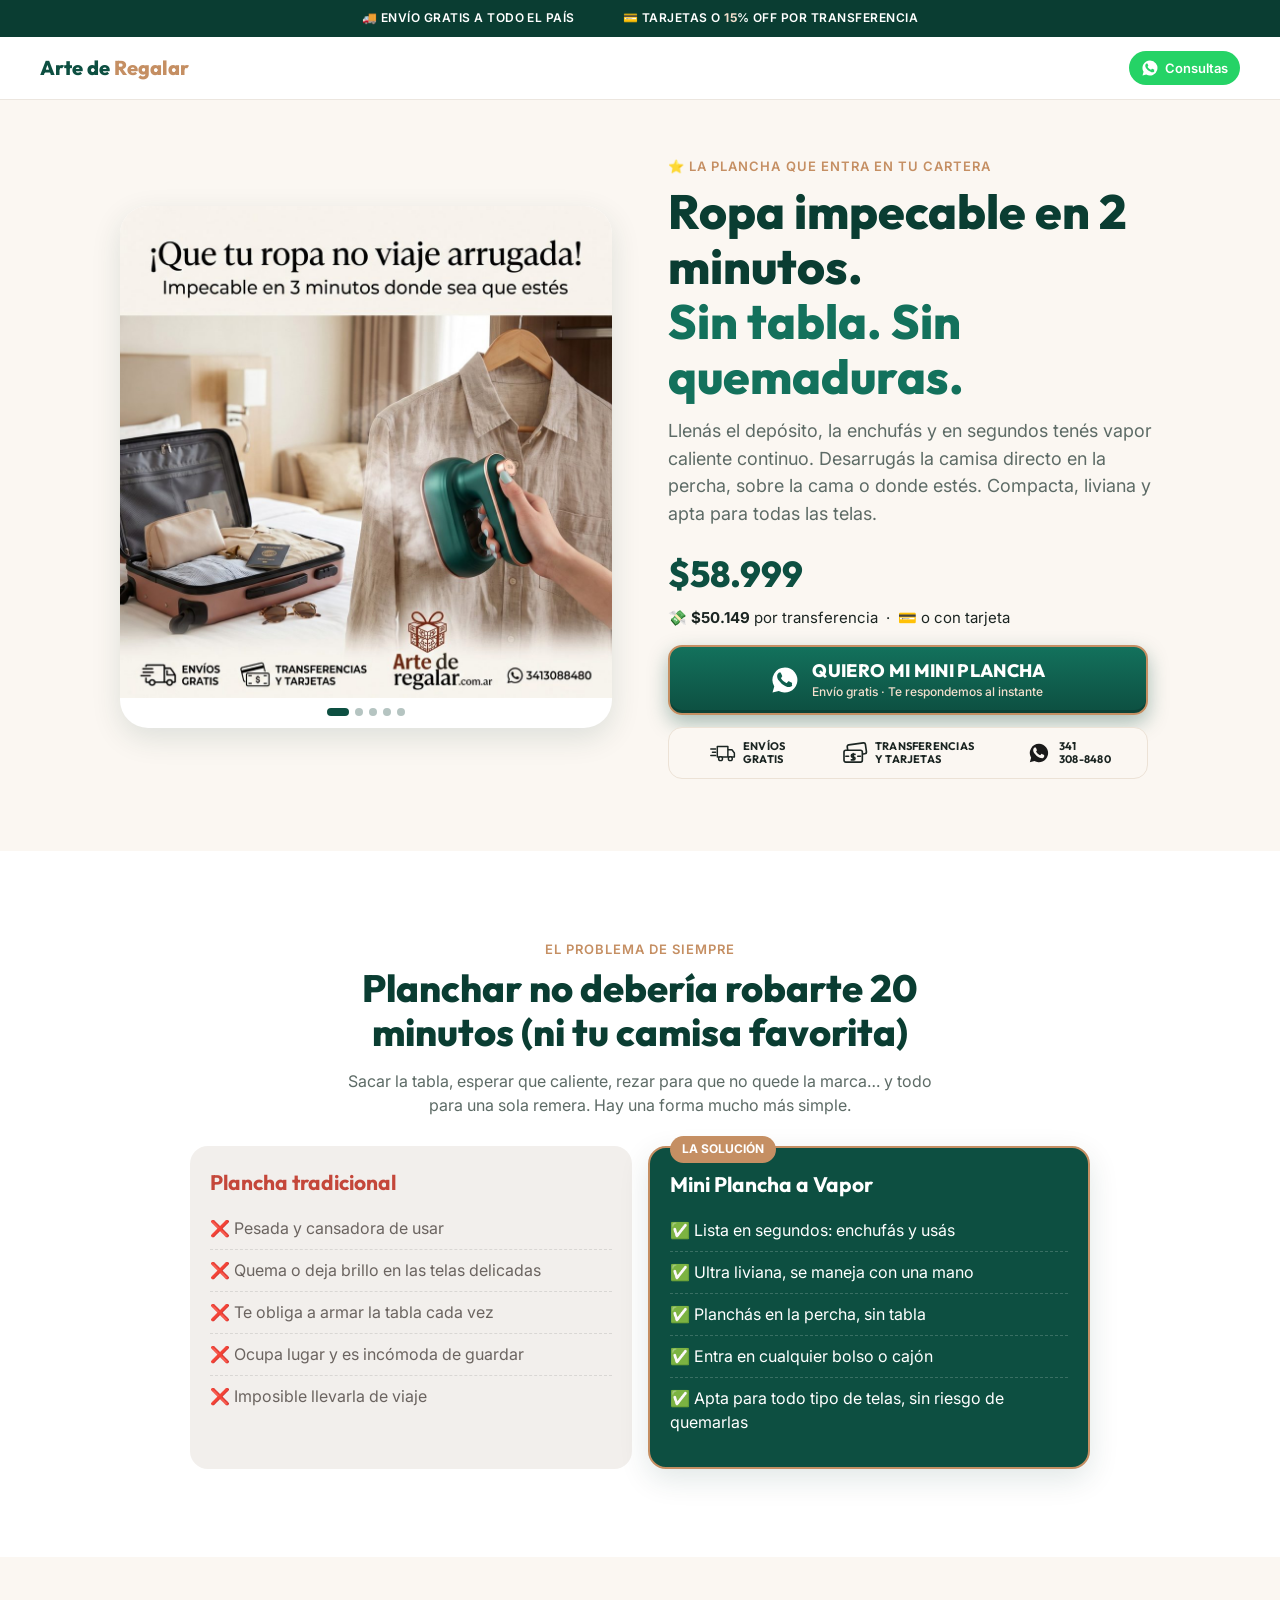
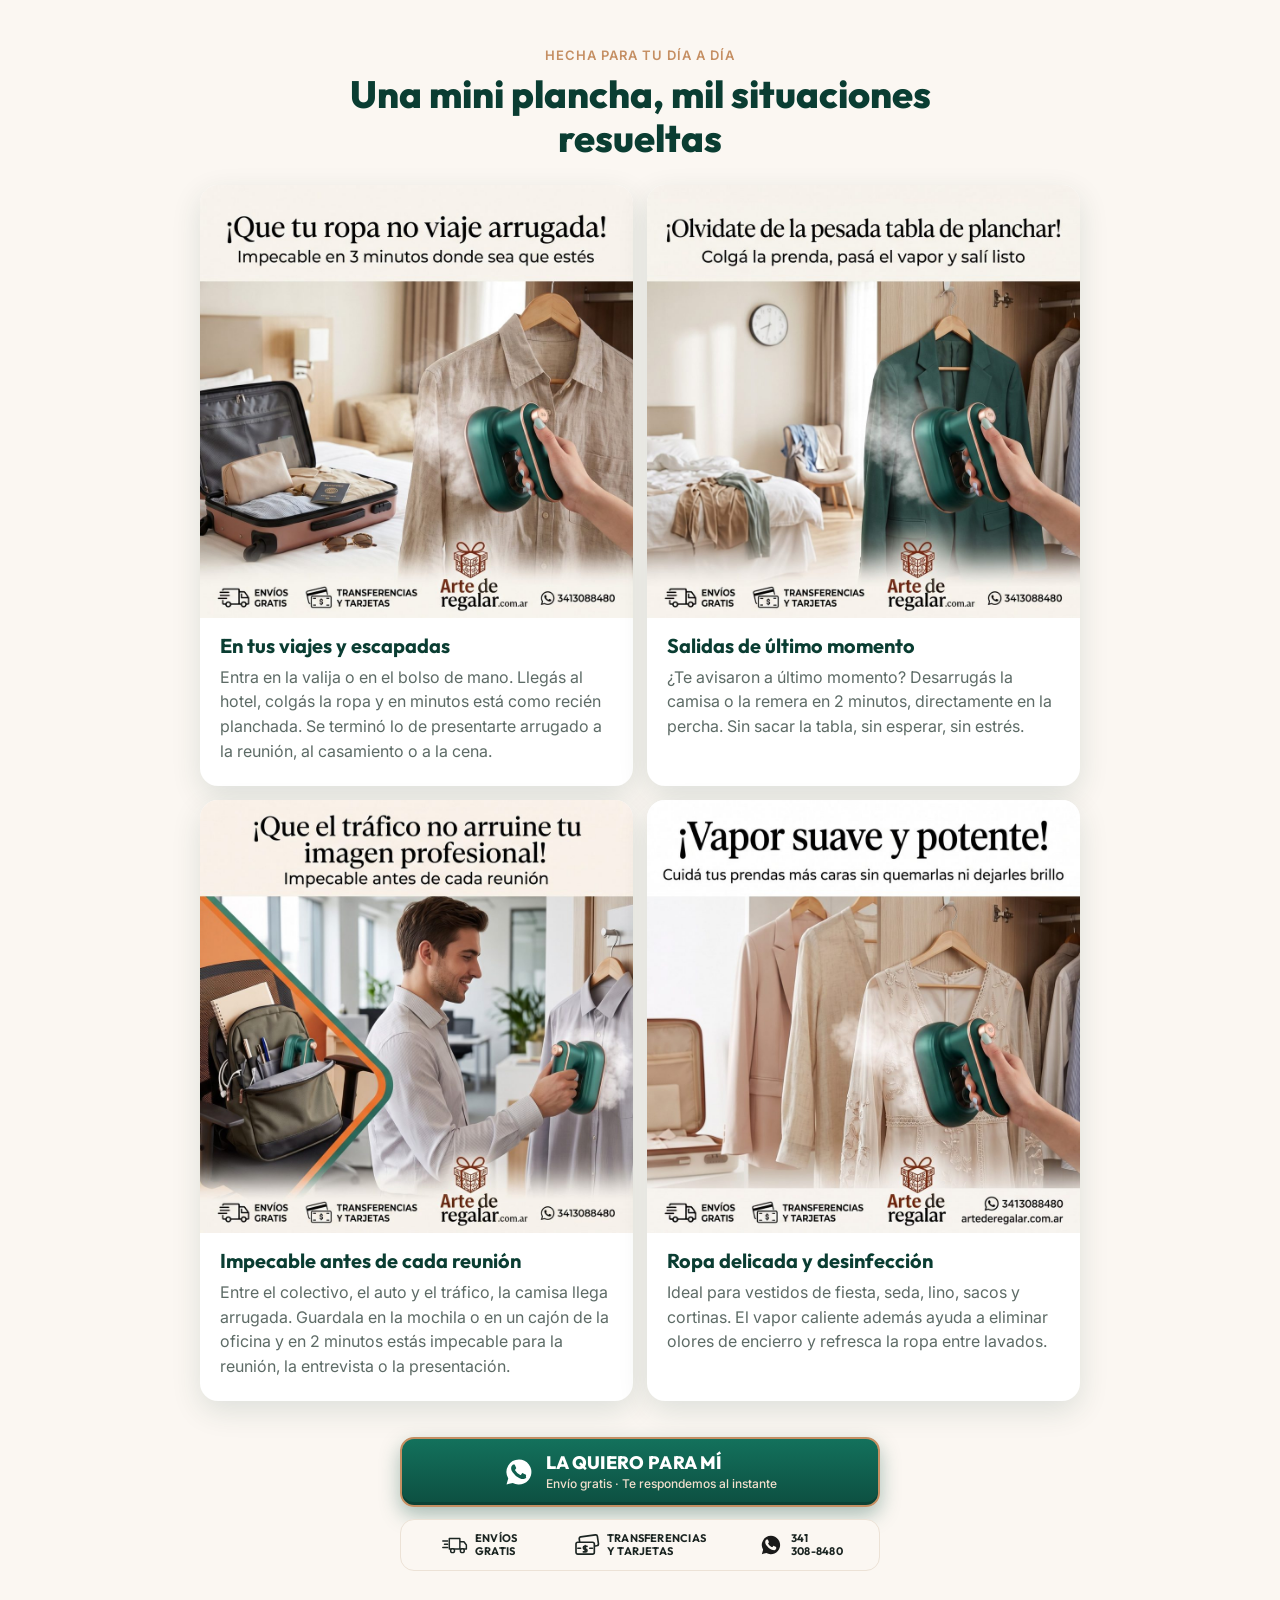
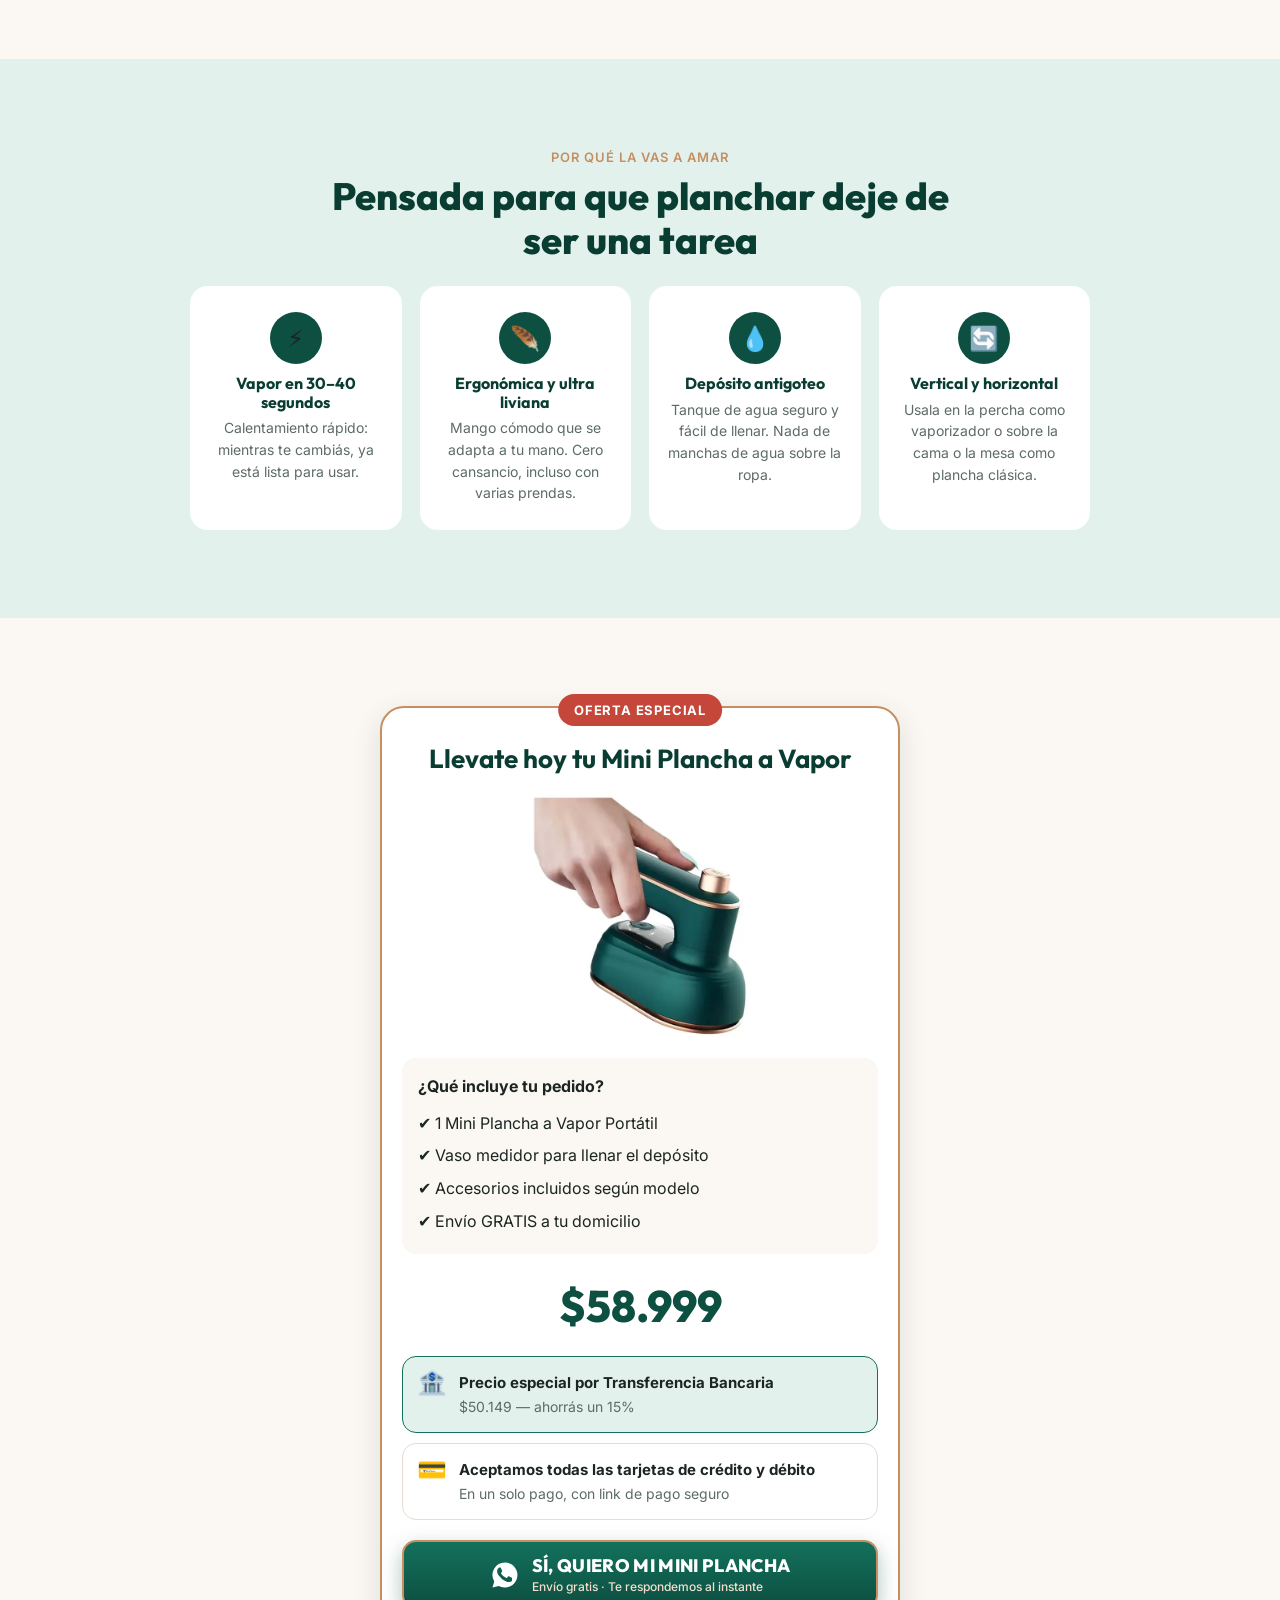
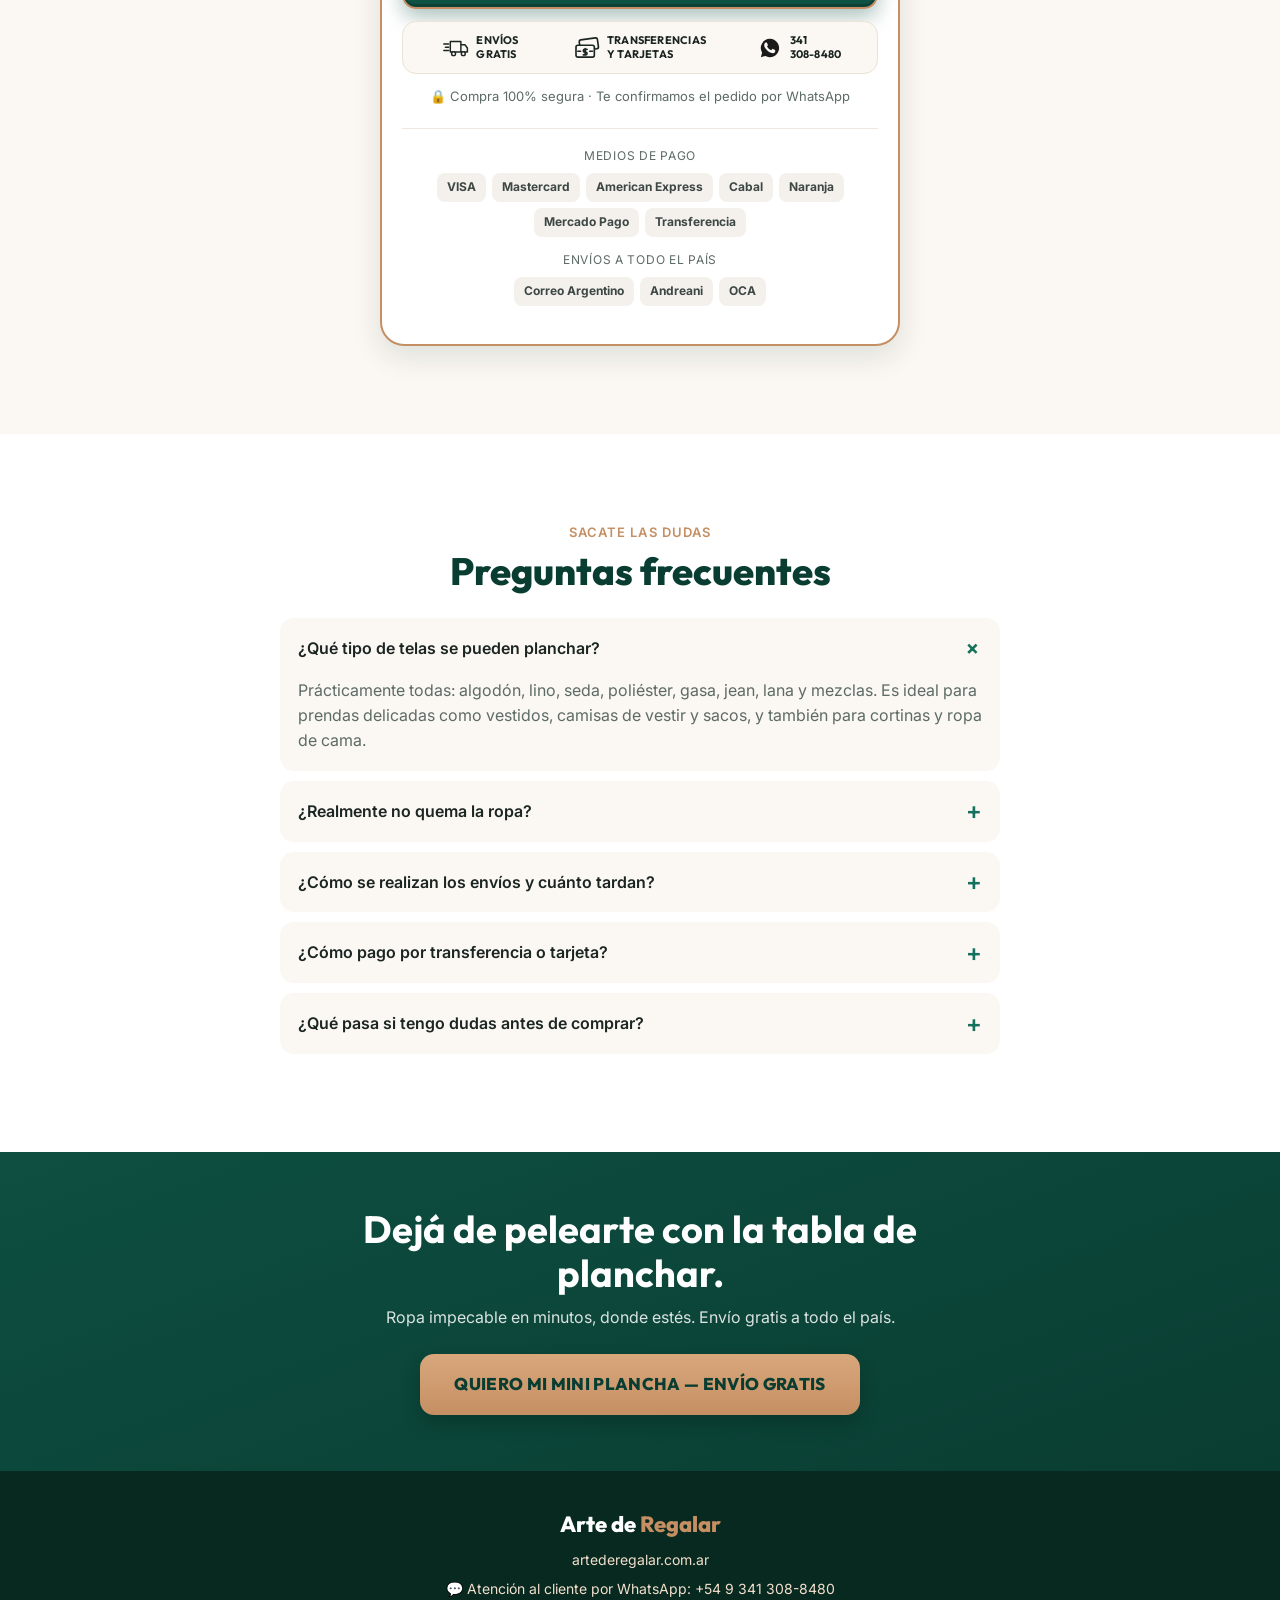
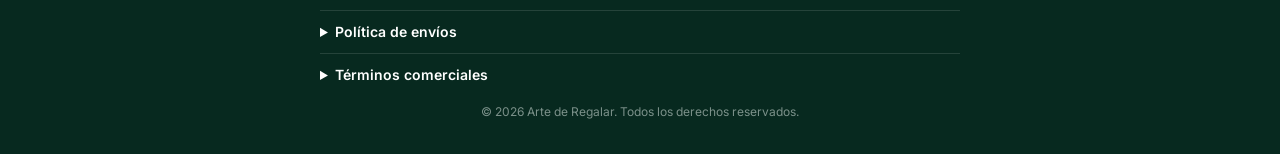
==== index.html @ 24ac0c26 "Quita las cuotas y la política de cambios Tarjetas en un solo pago; los términos aclaran que no hay " ====
<!doctype html>
<html lang="es-AR">
<head>
  <meta charset="utf-8">
  <meta name="viewport" content="width=device-width, initial-scale=1">
  <title>Mini Plancha a Vapor Portátil | Arte de Regalar</title>
  <meta name="description" content="Ropa impecable en 2 minutos, sin tabla y sin quemar la ropa. Mini Plancha a Vapor Portátil con Envío Gratis a todo el país. Pagá con tarjeta o con descuento por transferencia.">
  <meta property="og:title" content="Mini Plancha a Vapor Portátil — Envío Gratis">
  <meta property="og:description" content="Desarrugá tu ropa en la percha, en 2 minutos. Sin tabla, sin quemaduras.">
  <meta property="og:image" content="assets/mini-plancha.png">
  <meta name="theme-color" content="#0d4f41">
  <link rel="preconnect" href="https://fonts.googleapis.com">
  <link rel="preconnect" href="https://fonts.gstatic.com" crossorigin>
  <link href="https://fonts.googleapis.com/css2?family=Outfit:wght@500;700;800&family=Inter:wght@400;500;600&display=swap" rel="stylesheet">
  <link rel="stylesheet" href="styles.css">
</head>
<body>

<!-- ============================================================
  1. TOP BAR
  Visual: franja fija arriba, fondo verde profundo, texto blanco en
  mayúsculas. En mobile rota los dos mensajes (marquee suave).
============================================================= -->
<div class="topbar" role="region" aria-label="Beneficios">
  <div class="topbar__track">
    <span>🚚 ENVÍO GRATIS A TODO EL PAÍS</span>
    <span>💳 TARJETAS O <b data-cfg="descuento">15</b>% OFF POR TRANSFERENCIA</span>
    <span aria-hidden="true">🚚 ENVÍO GRATIS A TODO EL PAÍS</span>
    <span aria-hidden="true">💳 TARJETAS O <b data-cfg="descuento">15</b>% OFF POR TRANSFERENCIA</span>
  </div>
</div>

<header class="nav">
  <a class="nav__brand" href="https://artederegalar.com.ar">Arte de <em>Regalar</em></a>
  <a class="nav__wa" href="https://wa.me/5493413088480" target="_blank" rel="noopener" aria-label="Consultanos por WhatsApp">
    <svg viewBox="0 0 24 24" width="18" height="18" aria-hidden="true"><path fill="currentColor" d="M12 2a10 10 0 0 0-8.6 15.1L2 22l5-1.3A10 10 0 1 0 12 2Zm5.8 14.2c-.2.7-1.4 1.3-2 1.4-.5.1-1.2.1-1.9-.1a17 17 0 0 1-1.8-.7 13.7 13.7 0 0 1-5.2-4.6c-.4-.5-1.2-1.7-1.2-3.2s.8-2.3 1.1-2.6c.3-.3.6-.4.8-.4h.6c.2 0 .4 0 .6.5l.9 2.1c.1.2.1.4 0 .5l-.3.5-.4.5c-.1.1-.3.3-.1.6.2.3.8 1.3 1.7 2.1 1.2 1 2.1 1.4 2.4 1.5.3.1.5.1.6-.1l.9-1.1c.2-.3.4-.2.6-.1l2 1c.3.1.5.2.5.3.1.2.1.8-.1 1.4Z"/></svg>
    <span>Consultas</span>
  </a>
</header>

<main>

<!-- ============================================================
  2. HERO
  Visual: galería deslizable con las piezas de la marca (viaje, sin
  tabla, prendas delicadas) + foto del producto. Debajo: H1 + H2 +
  precio + botón de compra con la franja de beneficios de las piezas
  (Envíos gratis · Transferencias y tarjetas · WhatsApp).
============================================================= -->
<section class="hero">
  <div class="hero__media gallery">
    <div class="gallery__track" tabindex="0" aria-label="Fotos del producto">
      <img src="assets/viaje.jpg" alt="¡Que tu ropa no viaje arrugada! Mini plancha desarrugando una camisa de lino en un hotel" width="1000" height="1000" fetchpriority="high">
      <img src="assets/trabajo.jpg" alt="¡Que el tráfico no arruine tu imagen profesional! Hombre desarrugando su camisa en la oficina con la mini plancha" width="1000" height="1000" loading="lazy">
      <img src="assets/sin-tabla.jpg" alt="¡Olvidate de la pesada tabla de planchar! Mini plancha sobre un saco colgado en percha" width="1000" height="1000" loading="lazy">
      <img src="assets/prendas-delicadas.jpg" alt="¡Vapor suave y potente! Mini plancha sobre un vestido de encaje" width="1000" height="1000" loading="lazy">
      <img src="assets/mini-plancha.png" alt="Mini Plancha a Vapor Portátil color verde con detalles dorados" width="640" height="640" loading="lazy">
    </div>
    <div class="gallery__dots" aria-hidden="true"></div>
  </div>

  <div class="hero__copy">
    <p class="eyebrow">⭐ La plancha que entra en tu cartera</p>
    <h1>Ropa impecable en 2 minutos. <span>Sin tabla. Sin quemaduras.</span></h1>
    <h2>Llenás el depósito, la enchufás y en segundos tenés vapor caliente continuo. Desarrugás la camisa directo en la percha, sobre la cama o donde estés. Compacta, liviana y apta para todas las telas.</h2>

    <div class="price">
      <div class="price__row">
        <span class="price__old" hidden data-cfg="precioAnterior">$59.999</span>
        <span class="price__now" data-cfg="precio">$58.999</span>
      </div>
      <p class="price__alt">💸 <b data-cfg="precioTransferencia">$50.149</b> por transferencia &nbsp;·&nbsp; 💳 o con tarjeta</p>
    </div>

    <div class="buybox">
      <a class="btn btn--buy js-buy" href="#">
        <svg viewBox="0 0 24 24" aria-hidden="true"><path fill="currentColor" d="M12 2a10 10 0 0 0-8.6 15.1L2 22l5-1.3A10 10 0 1 0 12 2Zm5.8 14.2c-.2.7-1.4 1.3-2 1.4-.5.1-1.2.1-1.9-.1a17 17 0 0 1-1.8-.7 13.7 13.7 0 0 1-5.2-4.6c-.4-.5-1.2-1.7-1.2-3.2s.8-2.3 1.1-2.6c.3-.3.6-.4.8-.4h.6c.2 0 .4 0 .6.5l.9 2.1c.1.2.1.4 0 .5l-.3.5-.4.5c-.1.1-.3.3-.1.6.2.3.8 1.3 1.7 2.1 1.2 1 2.1 1.4 2.4 1.5.3.1.5.1.6-.1l.9-1.1c.2-.3.4-.2.6-.1l2 1c.3.1.5.2.5.3.1.2.1.8-.1 1.4Z"/></svg>
        <span>QUIERO MI MINI PLANCHA<small>Envío gratis · Te respondemos al instante</small></span>
      </a>
      <ul class="perks">
        <li><svg viewBox="0 0 32 24" aria-hidden="true" fill="none" stroke="currentColor" stroke-width="1.8" stroke-linejoin="round"><path d="M9 4h13v13H9zM22 8h5l3 4v5h-8"/><circle cx="13" cy="19" r="2.4" fill="var(--cream)"/><circle cx="25" cy="19" r="2.4" fill="var(--cream)"/><path d="M1 7h6M3 11h4M1 15h6" stroke-linecap="round"/></svg><span>ENVÍOS<br>GRATIS</span></li>
        <li><svg viewBox="0 0 28 24" aria-hidden="true" fill="none" stroke="currentColor" stroke-width="1.8" stroke-linejoin="round"><rect x="6" y="2" width="20" height="12" rx="2" transform="rotate(-8 16 8)"/><rect x="2" y="9" width="20" height="13" rx="2" fill="var(--cream)"/><path d="M12 12.5v7M14 13.5h-2.5a1.5 1.5 0 0 0 0 3h1a1.5 1.5 0 0 1 0 3H10" stroke-linecap="round"/><path d="M4 15.5h3M17 15.5h3" stroke-linecap="round"/></svg><span>TRANSFERENCIAS<br>Y TARJETAS</span></li>
        <li><svg viewBox="0 0 24 24" aria-hidden="true"><path fill="currentColor" d="M12 2a10 10 0 0 0-8.6 15.1L2 22l5-1.3A10 10 0 1 0 12 2Zm5.8 14.2c-.2.7-1.4 1.3-2 1.4-.5.1-1.2.1-1.9-.1a17 17 0 0 1-1.8-.7 13.7 13.7 0 0 1-5.2-4.6c-.4-.5-1.2-1.7-1.2-3.2s.8-2.3 1.1-2.6c.3-.3.6-.4.8-.4h.6c.2 0 .4 0 .6.5l.9 2.1c.1.2.1.4 0 .5l-.3.5-.4.5c-.1.1-.3.3-.1.6.2.3.8 1.3 1.7 2.1 1.2 1 2.1 1.4 2.4 1.5.3.1.5.1.6-.1l.9-1.1c.2-.3.4-.2.6-.1l2 1c.3.1.5.2.5.3.1.2.1.8-.1 1.4Z"/></svg><span>341<br>308-8480</span></li>
      </ul>
    </div>
  </div>
</section>

<!-- ============================================================
  3. DOLOR vs. SOLUCIÓN
  Visual: dos tarjetas lado a lado (apiladas en mobile). Izquierda
  gris/apagada con ❌; derecha verde con ✅ y borde dorado. Foto
  sugerida izquierda: tabla de planchar desordenada; derecha: mano
  sosteniendo la mini plancha frente a una camisa en percha.
============================================================= -->
<section class="section vs">
  <p class="eyebrow center">El problema de siempre</p>
  <h3 class="section__title">Planchar no debería robarte 20 minutos (ni tu camisa favorita)</h3>
  <p class="section__lead">Sacar la tabla, esperar que caliente, rezar para que no quede la marca… y todo para una sola remera. Hay una forma mucho más simple.</p>

  <div class="vs__grid">
    <article class="vs__card vs__card--bad">
      <h4>Plancha tradicional</h4>
      <ul>
        <li>❌ Pesada y cansadora de usar</li>
        <li>❌ Quema o deja brillo en las telas delicadas</li>
        <li>❌ Te obliga a armar la tabla cada vez</li>
        <li>❌ Ocupa lugar y es incómoda de guardar</li>
        <li>❌ Imposible llevarla de viaje</li>
      </ul>
    </article>
    <article class="vs__card vs__card--good">
      <span class="vs__tag">La solución</span>
      <h4>Mini Plancha a Vapor</h4>
      <ul>
        <li>✅ Lista en segundos: enchufás y usás</li>
        <li>✅ Ultra liviana, se maneja con una mano</li>
        <li>✅ Planchás en la percha, sin tabla</li>
        <li>✅ Entra en cualquier bolso o cajón</li>
        <li>✅ Apta para todo tipo de telas, sin riesgo de quemarlas</li>
      </ul>
    </article>
  </div>
</section>

<!-- ============================================================
  4. ESCENARIOS / CASOS DE USO
  Visual: 3 tarjetas con foto lifestyle arriba (o ícono grande si no
  hay foto). En mobile: carrusel horizontal con scroll-snap.
  Fotos sugeridas: 1) valija abierta con la plancha adentro;
  2) persona apurada desarrugando camisa en percha; 3) vestido de
  fiesta / cortina de lino recibiendo vapor.
============================================================= -->
<section class="section uses">
  <p class="eyebrow center">Hecha para tu día a día</p>
  <h3 class="section__title">Una mini plancha, mil situaciones resueltas</h3>

  <div class="uses__grid">
    <article class="use">
      <img class="use__img" src="assets/viaje.jpg" alt="Mini plancha en un viaje" width="1000" height="1000" loading="lazy">
      <h4>En tus viajes y escapadas</h4>
      <p>Entra en la valija o en el bolso de mano. Llegás al hotel, colgás la ropa y en minutos está como recién planchada. Se terminó lo de presentarte arrugado a la reunión, al casamiento o a la cena.</p>
    </article>
    <article class="use">
      <img class="use__img" src="assets/sin-tabla.jpg" alt="Mini plancha sobre un saco en percha" width="1000" height="1000" loading="lazy">
      <h4>Salidas de último momento</h4>
      <p>¿Te avisaron a último momento? Desarrugás la camisa o la remera en 2 minutos, directamente en la percha. Sin sacar la tabla, sin esperar, sin estrés.</p>
    </article>
    <article class="use">
      <img class="use__img" src="assets/trabajo.jpg" alt="Mini plancha en la oficina, guardada en la mochila" width="1000" height="1000" loading="lazy">
      <h4>Impecable antes de cada reunión</h4>
      <p>Entre el colectivo, el auto y el tráfico, la camisa llega arrugada. Guardala en la mochila o en un cajón de la oficina y en 2 minutos estás impecable para la reunión, la entrevista o la presentación.</p>
    </article>
    <article class="use">
      <img class="use__img" src="assets/prendas-delicadas.jpg" alt="Mini plancha sobre un vestido delicado" width="1000" height="1000" loading="lazy">
      <h4>Ropa delicada y desinfección</h4>
      <p>Ideal para vestidos de fiesta, seda, lino, sacos y cortinas. El vapor caliente además ayuda a eliminar olores de encierro y refresca la ropa entre lavados.</p>
    </article>
  </div>

  <div class="buybox buybox--center">
      <a class="btn btn--buy js-buy" href="#">
        <svg viewBox="0 0 24 24" aria-hidden="true"><path fill="currentColor" d="M12 2a10 10 0 0 0-8.6 15.1L2 22l5-1.3A10 10 0 1 0 12 2Zm5.8 14.2c-.2.7-1.4 1.3-2 1.4-.5.1-1.2.1-1.9-.1a17 17 0 0 1-1.8-.7 13.7 13.7 0 0 1-5.2-4.6c-.4-.5-1.2-1.7-1.2-3.2s.8-2.3 1.1-2.6c.3-.3.6-.4.8-.4h.6c.2 0 .4 0 .6.5l.9 2.1c.1.2.1.4 0 .5l-.3.5-.4.5c-.1.1-.3.3-.1.6.2.3.8 1.3 1.7 2.1 1.2 1 2.1 1.4 2.4 1.5.3.1.5.1.6-.1l.9-1.1c.2-.3.4-.2.6-.1l2 1c.3.1.5.2.5.3.1.2.1.8-.1 1.4Z"/></svg>
        <span>LA QUIERO PARA MÍ<small>Envío gratis · Te respondemos al instante</small></span>
      </a>
      <ul class="perks">
        <li><svg viewBox="0 0 32 24" aria-hidden="true" fill="none" stroke="currentColor" stroke-width="1.8" stroke-linejoin="round"><path d="M9 4h13v13H9zM22 8h5l3 4v5h-8"/><circle cx="13" cy="19" r="2.4" fill="var(--cream)"/><circle cx="25" cy="19" r="2.4" fill="var(--cream)"/><path d="M1 7h6M3 11h4M1 15h6" stroke-linecap="round"/></svg><span>ENVÍOS<br>GRATIS</span></li>
        <li><svg viewBox="0 0 28 24" aria-hidden="true" fill="none" stroke="currentColor" stroke-width="1.8" stroke-linejoin="round"><rect x="6" y="2" width="20" height="12" rx="2" transform="rotate(-8 16 8)"/><rect x="2" y="9" width="20" height="13" rx="2" fill="var(--cream)"/><path d="M12 12.5v7M14 13.5h-2.5a1.5 1.5 0 0 0 0 3h1a1.5 1.5 0 0 1 0 3H10" stroke-linecap="round"/><path d="M4 15.5h3M17 15.5h3" stroke-linecap="round"/></svg><span>TRANSFERENCIAS<br>Y TARJETAS</span></li>
        <li><svg viewBox="0 0 24 24" aria-hidden="true"><path fill="currentColor" d="M12 2a10 10 0 0 0-8.6 15.1L2 22l5-1.3A10 10 0 1 0 12 2Zm5.8 14.2c-.2.7-1.4 1.3-2 1.4-.5.1-1.2.1-1.9-.1a17 17 0 0 1-1.8-.7 13.7 13.7 0 0 1-5.2-4.6c-.4-.5-1.2-1.7-1.2-3.2s.8-2.3 1.1-2.6c.3-.3.6-.4.8-.4h.6c.2 0 .4 0 .6.5l.9 2.1c.1.2.1.4 0 .5l-.3.5-.4.5c-.1.1-.3.3-.1.6.2.3.8 1.3 1.7 2.1 1.2 1 2.1 1.4 2.4 1.5.3.1.5.1.6-.1l.9-1.1c.2-.3.4-.2.6-.1l2 1c.3.1.5.2.5.3.1.2.1.8-.1 1.4Z"/></svg><span>341<br>308-8480</span></li>
      </ul>
    </div>
</section>

<!-- ============================================================
  5. CARACTERÍSTICAS → BENEFICIOS
  Visual: imagen del producto al centro y 4 bloques con ícono
  circular verde. En mobile: imagen arriba y grilla 2x2.
  GIF sugerido: giro de la plancha de vertical a horizontal.
============================================================= -->
<section class="section features">
  <p class="eyebrow center">Por qué la vas a amar</p>
  <h3 class="section__title">Pensada para que planchar deje de ser una tarea</h3>

  <div class="features__grid">
    <article class="feature">
      <div class="feature__icon" aria-hidden="true">⚡</div>
      <h4>Vapor en 30–40 segundos</h4>
      <p>Calentamiento rápido: mientras te cambiás, ya está lista para usar.</p>
    </article>
    <article class="feature">
      <div class="feature__icon" aria-hidden="true">🪶</div>
      <h4>Ergonómica y ultra liviana</h4>
      <p>Mango cómodo que se adapta a tu mano. Cero cansancio, incluso con varias prendas.</p>
    </article>
    <article class="feature">
      <div class="feature__icon" aria-hidden="true">💧</div>
      <h4>Depósito antigoteo</h4>
      <p>Tanque de agua seguro y fácil de llenar. Nada de manchas de agua sobre la ropa.</p>
    </article>
    <article class="feature">
      <div class="feature__icon" aria-hidden="true">🔄</div>
      <h4>Vertical y horizontal</h4>
      <p>Usala en la percha como vaporizador o sobre la cama o la mesa como plancha clásica.</p>
    </article>
  </div>
</section>

<!-- ============================================================
  6. OFERTA + MEDIOS DE PAGO
  Visual: tarjeta destacada con borde dorado y fondo verde suave,
  "¿Qué incluye?" con checks, precio grande, CTA pulsante y
  logos de medios de pago + transporte debajo (reemplazar las
  etiquetas de texto por los logos oficiales en SVG).
============================================================= -->
<section class="section offer" id="oferta">
  <div class="offer__card">
    <span class="offer__ribbon">OFERTA ESPECIAL</span>
    <h3>Llevate hoy tu Mini Plancha a Vapor</h3>
    <img src="assets/mini-plancha.png" alt="Mini Plancha a Vapor Portátil" width="640" height="640" loading="lazy">

    <div class="offer__includes">
      <p><b>¿Qué incluye tu pedido?</b></p>
      <ul>
        <li>✔️ 1 Mini Plancha a Vapor Portátil</li>
        <li>✔️ Vaso medidor para llenar el depósito</li>
        <li>✔️ Accesorios incluidos según modelo</li>
        <li>✔️ Envío GRATIS a tu domicilio</li>
      </ul>
    </div>

    <div class="price price--big">
      <div class="price__row">
        <span class="price__old" hidden data-cfg="precioAnterior">$59.999</span>
        <span class="price__now" data-cfg="precio">$58.999</span>
      </div>
    </div>

    <div class="pay">
      <div class="pay__opt pay__opt--hl">
        <span class="pay__ico">🏦</span>
        <div>
          <b>Precio especial por Transferencia Bancaria</b>
          <p><span data-cfg="precioTransferencia">$50.149</span> — ahorrás un <span data-cfg="descuento">15</span>%</p>
        </div>
      </div>
      <div class="pay__opt">
        <span class="pay__ico">💳</span>
        <div>
          <b>Aceptamos todas las tarjetas de crédito y débito</b>
          <p>En un solo pago, con link de pago seguro</p>
        </div>
      </div>
    </div>

    <div class="buybox buybox--pulse">
      <a class="btn btn--buy js-buy" href="#">
        <svg viewBox="0 0 24 24" aria-hidden="true"><path fill="currentColor" d="M12 2a10 10 0 0 0-8.6 15.1L2 22l5-1.3A10 10 0 1 0 12 2Zm5.8 14.2c-.2.7-1.4 1.3-2 1.4-.5.1-1.2.1-1.9-.1a17 17 0 0 1-1.8-.7 13.7 13.7 0 0 1-5.2-4.6c-.4-.5-1.2-1.7-1.2-3.2s.8-2.3 1.1-2.6c.3-.3.6-.4.8-.4h.6c.2 0 .4 0 .6.5l.9 2.1c.1.2.1.4 0 .5l-.3.5-.4.5c-.1.1-.3.3-.1.6.2.3.8 1.3 1.7 2.1 1.2 1 2.1 1.4 2.4 1.5.3.1.5.1.6-.1l.9-1.1c.2-.3.4-.2.6-.1l2 1c.3.1.5.2.5.3.1.2.1.8-.1 1.4Z"/></svg>
        <span>SÍ, QUIERO MI MINI PLANCHA<small>Envío gratis · Te respondemos al instante</small></span>
      </a>
      <ul class="perks">
        <li><svg viewBox="0 0 32 24" aria-hidden="true" fill="none" stroke="currentColor" stroke-width="1.8" stroke-linejoin="round"><path d="M9 4h13v13H9zM22 8h5l3 4v5h-8"/><circle cx="13" cy="19" r="2.4" fill="var(--cream)"/><circle cx="25" cy="19" r="2.4" fill="var(--cream)"/><path d="M1 7h6M3 11h4M1 15h6" stroke-linecap="round"/></svg><span>ENVÍOS<br>GRATIS</span></li>
        <li><svg viewBox="0 0 28 24" aria-hidden="true" fill="none" stroke="currentColor" stroke-width="1.8" stroke-linejoin="round"><rect x="6" y="2" width="20" height="12" rx="2" transform="rotate(-8 16 8)"/><rect x="2" y="9" width="20" height="13" rx="2" fill="var(--cream)"/><path d="M12 12.5v7M14 13.5h-2.5a1.5 1.5 0 0 0 0 3h1a1.5 1.5 0 0 1 0 3H10" stroke-linecap="round"/><path d="M4 15.5h3M17 15.5h3" stroke-linecap="round"/></svg><span>TRANSFERENCIAS<br>Y TARJETAS</span></li>
        <li><svg viewBox="0 0 24 24" aria-hidden="true"><path fill="currentColor" d="M12 2a10 10 0 0 0-8.6 15.1L2 22l5-1.3A10 10 0 1 0 12 2Zm5.8 14.2c-.2.7-1.4 1.3-2 1.4-.5.1-1.2.1-1.9-.1a17 17 0 0 1-1.8-.7 13.7 13.7 0 0 1-5.2-4.6c-.4-.5-1.2-1.7-1.2-3.2s.8-2.3 1.1-2.6c.3-.3.6-.4.8-.4h.6c.2 0 .4 0 .6.5l.9 2.1c.1.2.1.4 0 .5l-.3.5-.4.5c-.1.1-.3.3-.1.6.2.3.8 1.3 1.7 2.1 1.2 1 2.1 1.4 2.4 1.5.3.1.5.1.6-.1l.9-1.1c.2-.3.4-.2.6-.1l2 1c.3.1.5.2.5.3.1.2.1.8-.1 1.4Z"/></svg><span>341<br>308-8480</span></li>
      </ul>
    </div>
    <p class="offer__micro">🔒 Compra 100% segura · Te confirmamos el pedido por WhatsApp</p>

    <div class="logos">
      <p>Medios de pago</p>
      <ul>
        <li>VISA</li><li>Mastercard</li><li>American Express</li><li>Cabal</li><li>Naranja</li><li>Mercado Pago</li><li>Transferencia</li>
      </ul>
      <p>Envíos a todo el país</p>
      <ul>
        <li>Correo Argentino</li><li>Andreani</li><li>OCA</li>
      </ul>
    </div>
  </div>
</section>

<!-- ============================================================
  7. FAQ
  Visual: acordeón limpio, una pregunta abierta a la vez. Al final,
  caja verde con botón de WhatsApp.
============================================================= -->
<section class="section faq">
  <p class="eyebrow center">Sacate las dudas</p>
  <h3 class="section__title">Preguntas frecuentes</h3>

  <div class="faq__list">
    <details open>
      <summary>¿Qué tipo de telas se pueden planchar?</summary>
      <p>Prácticamente todas: algodón, lino, seda, poliéster, gasa, jean, lana y mezclas. Es ideal para prendas delicadas como vestidos, camisas de vestir y sacos, y también para cortinas y ropa de cama.</p>
    </details>
    <details>
      <summary>¿Realmente no quema la ropa?</summary>
      <p>Cuando la usás en modo vapor (en la percha), la plancha no apoya la base caliente sobre la tela: es el vapor el que relaja las fibras, por eso no quedan marcas ni brillos. Para telas muy finas usada de forma horizontal, te recomendamos pasarla en movimiento sin dejarla quieta en un mismo punto.</p>
    </details>
    <details>
      <summary>¿Cómo se realizan los envíos y cuánto tardan?</summary>
      <p><b>El envío es GRATIS a toda Argentina.</b> Despachamos tu pedido a través de correo o logística privada y te enviamos el número de seguimiento. Los plazos de entrega habituales son de <span data-cfg="plazoEnvio">3 a 7 días hábiles</span> según tu localidad.</p>
    </details>
    <details>
      <summary>¿Cómo pago por transferencia o tarjeta?</summary>
      <p>Hacé clic en cualquier botón de compra y escribinos. <b>Por transferencia</b>, te pasamos los datos bancarios y obtenés el precio especial con <span data-cfg="descuento">15</span>% de descuento. <b>Con tarjeta</b> de crédito o débito, te enviamos un link de pago seguro para abonar en un solo pago.</p>
    </details>
    <details>
      <summary>¿Qué pasa si tengo dudas antes de comprar?</summary>
      <p>¡Escribinos! Te respondemos personalmente por WhatsApp y te ayudamos a decidir.</p>
      <a class="btn btn--wa" href="https://wa.me/5493413088480?text=Hola!%20Tengo%20una%20consulta%20sobre%20la%20Mini%20Plancha%20a%20Vapor" target="_blank" rel="noopener">💬 Consultar por WhatsApp: 341 308-8480</a>
    </details>
  </div>
</section>

<!-- CTA final -->
<section class="final">
  <h3>Dejá de pelearte con la tabla de planchar.</h3>
  <p>Ropa impecable en minutos, donde estés. Envío gratis a todo el país.</p>
  <a class="btn btn--gold js-buy" href="#">QUIERO MI MINI PLANCHA — ENVÍO GRATIS</a>
</section>

</main>

<!-- ============================================================
  8. FOOTER
============================================================= -->
<footer class="footer">
  <p class="footer__brand">Arte de <em>Regalar</em></p>
  <p><a href="https://artederegalar.com.ar">artederegalar.com.ar</a></p>
  <p><a href="https://wa.me/5493413088480" target="_blank" rel="noopener">💬 Atención al cliente por WhatsApp: +54 9 341 308-8480</a></p>

  <details class="footer__policy">
    <summary>Política de envíos</summary>
    <p>Envío gratis a todo el territorio argentino. Los pedidos se despachan dentro de las 24–48 h hábiles posteriores a la acreditación del pago. Al despachar, enviamos el código de seguimiento por WhatsApp. Los plazos de entrega dependen del operador logístico y de la localidad de destino.</p>
  </details>
  <details class="footer__policy">
    <summary>Términos comerciales</summary>
    <p>Los precios están expresados en pesos argentinos e incluyen IVA. El descuento por transferencia aplica únicamente a pagos por transferencia bancaria. Las promociones son válidas hasta agotar stock. No realizamos cambios. Derecho de arrepentimiento: podés revocar la compra dentro de los 10 días corridos de recibido el producto, contactándonos por WhatsApp (art. 34, Ley 24.240).</p>
  </details>

  <p class="footer__copy">© <span id="year">2026</span> Arte de Regalar. Todos los derechos reservados.</p>
</footer>

<!-- Barra CTA fija para mobile -->
<div class="sticky-cta" id="stickyCta">
  <div>
    <span class="sticky-cta__price" data-cfg="precio">$58.999</span>
    <span class="sticky-cta__ship">🚚 Envío gratis</span>
  </div>
  <a class="btn btn--primary btn--sm js-buy" href="#">COMPRAR AHORA</a>
</div>

<script src="config.js"></script>
<script src="main.js"></script>
</body>
</html>
---- styles.css ----
/* Paleta tomada del producto: verde esmeralda + oro rosa */
:root {
  --green-900: #0a3d32;
  --green-800: #0d4f41;
  --green-600: #13715c;
  --green-100: #e3f1ec;
  --gold: #c58f63;
  --gold-light: #f3dfcd;
  --cream: #fbf7f2;
  --ink: #1b2522;
  --muted: #5d6b66;
  --red: #c4473a;
  --white: #ffffff;
  --radius: 18px;
  --shadow: 0 10px 30px rgba(10, 61, 50, .12);
  --font-head: "Outfit", system-ui, sans-serif;
  --font-body: "Inter", system-ui, sans-serif;
}

*, *::before, *::after { box-sizing: border-box; }
html { scroll-behavior: smooth; -webkit-text-size-adjust: 100%; }
body {
  margin: 0;
  font-family: var(--font-body);
  font-size: 16px;
  line-height: 1.55;
  color: var(--ink);
  background: var(--cream);
  overflow-x: hidden;
  padding-bottom: 76px; /* espacio para la barra fija */
}
img { max-width: 100%; height: auto; display: block; }
a { color: inherit; }
h1, h2, h3, h4 { font-family: var(--font-head); line-height: 1.15; margin: 0; }
ul { list-style: none; margin: 0; padding: 0; }
.center { text-align: center; }

/* ---------- Top bar ---------- */
.topbar {
  background: var(--green-900);
  color: var(--white);
  font-size: 12px;
  font-weight: 600;
  letter-spacing: .04em;
  overflow: hidden;
  white-space: nowrap;
}
.topbar__track {
  display: inline-flex;
  gap: 48px;
  padding: 9px 0 9px 16px;
  animation: marquee 22s linear infinite;
}
.topbar b { color: var(--gold-light); }
@keyframes marquee { to { transform: translateX(-50%); } }

/* ---------- Nav ---------- */
.nav {
  display: flex;
  align-items: center;
  justify-content: space-between;
  padding: 12px 16px;
  background: var(--white);
  border-bottom: 1px solid #ece6df;
}
.nav__brand {
  font-family: var(--font-head);
  font-weight: 800;
  font-size: 20px;
  text-decoration: none;
  color: var(--green-800);
}
.nav__brand em, .footer__brand em { font-style: normal; color: var(--gold); }
.nav__wa {
  display: inline-flex;
  align-items: center;
  gap: 6px;
  padding: 7px 12px;
  border-radius: 999px;
  background: #25d366;
  color: var(--white);
  font-size: 13px;
  font-weight: 600;
  text-decoration: none;
}

/* ---------- Botones ---------- */
.btn {
  display: block;
  width: 100%;
  padding: 17px 20px;
  border: 0;
  border-radius: 14px;
  font-family: var(--font-head);
  font-weight: 800;
  font-size: 17px;
  letter-spacing: .02em;
  text-align: center;
  text-decoration: none;
  cursor: pointer;
  transition: transform .15s ease, box-shadow .15s ease;
}
.btn:active { transform: scale(.98); }
.btn--primary {
  background: linear-gradient(180deg, var(--green-600), var(--green-800));
  color: var(--white);
  box-shadow: 0 8px 20px rgba(13, 79, 65, .35), inset 0 -3px 0 rgba(0,0,0,.18);
}
.btn--gold {
  background: linear-gradient(180deg, #d9a77c, var(--gold));
  color: var(--green-900);
  box-shadow: 0 8px 20px rgba(0,0,0,.2);
}
.btn--wa { background: #25d366; color: var(--white); margin-top: 12px; font-size: 16px; }
.btn--sm { width: auto; padding: 12px 18px; font-size: 15px; }
.btn--pulse { animation: pulse 2.2s ease-in-out infinite; }
@keyframes pulse {
  0%, 100% { box-shadow: 0 8px 20px rgba(13,79,65,.35), 0 0 0 0 rgba(19,113,92,.45); }
  50% { box-shadow: 0 8px 20px rgba(13,79,65,.35), 0 0 0 12px rgba(19,113,92,0); }
}
@media (prefers-reduced-motion: reduce) {
  .btn--pulse, .buybox--pulse .btn--buy, .topbar__track { animation: none; }
}

/* ---------- Comunes ---------- */
.eyebrow {
  margin: 0 0 8px;
  font-size: 13px;
  font-weight: 600;
  text-transform: uppercase;
  letter-spacing: .08em;
  color: var(--gold);
}
.section { padding: 56px 16px; }
.section__title {
  font-size: 28px;
  font-weight: 800;
  text-align: center;
  color: var(--green-900);
  max-width: 640px;
  margin: 0 auto 14px;
}
.section__lead {
  max-width: 600px;
  margin: 0 auto 28px;
  text-align: center;
  color: var(--muted);
}

/* ---------- Hero ---------- */
.hero { padding: 20px 16px 40px; }
.hero__media {
  position: relative;
  max-width: 480px;
  margin: 0 auto 18px;
  border-radius: 28px;
  background: radial-gradient(circle at 50% 55%, var(--green-100) 0, var(--white) 70%);
  overflow: hidden;
  box-shadow: var(--shadow);
}
.hero__media img, .hero__media video { width: 100%; aspect-ratio: 1; object-fit: cover; mix-blend-mode: multiply; }
.hero__sticker {
  position: absolute;
  top: 14px;
  right: 14px;
  display: grid;
  place-items: center;
  width: 78px;
  height: 78px;
  border-radius: 50%;
  background: var(--gold);
  color: var(--white);
  font-size: 12px;
  line-height: 1.1;
  text-align: center;
  transform: rotate(10deg);
  box-shadow: 0 6px 14px rgba(0,0,0,.18);
}
.hero__sticker b { font-family: var(--font-head); font-size: 20px; }
.hero h1 {
  font-size: 29px;
  font-weight: 800;
  color: var(--green-900);
  margin-bottom: 12px;
}
.hero h1 span { color: var(--green-600); display: block; }
.hero h2 {
  font-family: var(--font-body);
  font-size: 16px;
  font-weight: 400;
  line-height: 1.55;
  color: var(--muted);
  margin-bottom: 18px;
}

.price { margin-bottom: 16px; }
.price__row { display: flex; align-items: baseline; gap: 12px; flex-wrap: wrap; }
.price__old { color: var(--muted); text-decoration: line-through; font-size: 18px; }
.price__now { font-family: var(--font-head); font-weight: 800; font-size: 36px; color: var(--green-800); }
.price__alt { margin: 4px 0 0; font-size: 15px; color: var(--ink); }
.price--big { text-align: center; }
.price--big .price__row { justify-content: center; }
.price--big .price__now { font-size: 44px; }

/* ---------- Galería hero ---------- */
.gallery { background: var(--white); }
.gallery__track {
  display: flex;
  overflow-x: auto;
  scroll-snap-type: x mandatory;
  scrollbar-width: none;
  outline: none;
}
.gallery__track::-webkit-scrollbar { display: none; }
.gallery__track img {
  flex: 0 0 100%;
  width: 100%;
  aspect-ratio: 1;
  object-fit: cover;
  scroll-snap-align: center;
  mix-blend-mode: normal;
}
.gallery__dots {
  display: flex;
  padding: 10px 0 12px;
  justify-content: center;
  gap: 6px;
}
.gallery__dots button {
  width: 8px;
  height: 8px;
  padding: 0;
  border: 0;
  border-radius: 999px;
  background: rgba(10, 61, 50, .3);
  cursor: pointer;
  transition: width .2s, background .2s;
}
.gallery__dots button.is-active { width: 22px; background: var(--green-800); }

/* ---------- Botón de compra (estilo piezas de marca) ---------- */
.buybox { max-width: 480px; }
.buybox--center { margin: 0 auto; }
.btn--buy {
  display: flex;
  align-items: center;
  justify-content: center;
  gap: 12px;
  padding: 14px 18px;
  background: linear-gradient(180deg, var(--green-600), var(--green-800));
  color: var(--white);
  border: 2px solid var(--gold);
  box-shadow: 0 8px 20px rgba(13, 79, 65, .35), inset 0 -3px 0 rgba(0,0,0,.18);
}
.btn--buy svg { width: 30px; height: 30px; flex: none; }
.btn--buy span { display: flex; flex-direction: column; align-items: flex-start; text-align: left; font-size: 18px; line-height: 1.15; }
.btn--buy small {
  margin-top: 3px;
  font-family: var(--font-body);
  font-size: 12px;
  font-weight: 500;
  letter-spacing: 0;
  color: var(--gold-light);
}
.buybox--pulse .btn--buy { animation: pulse 2.2s ease-in-out infinite; }
.perks {
  display: grid;
  grid-template-columns: 1fr 1.25fr 1fr;
  gap: 6px;
  margin-top: 12px;
  padding: 12px 10px;
  border-radius: 14px;
  background: var(--cream);
  border: 1px solid #ece2d6;
  color: var(--ink);
}
.perks li { display: flex; align-items: center; gap: 7px; justify-content: center; }
.perks svg { width: 26px; height: 22px; flex: none; color: var(--ink); }
.perks li:last-child svg { color: #1a1a1a; }
.perks span { font-family: var(--font-head); font-weight: 700; font-size: 11px; line-height: 1.2; letter-spacing: .02em; }

/* ---------- Dolor vs Solución ---------- */
.vs { background: var(--white); }
.vs__grid { display: grid; gap: 16px; max-width: 900px; margin: 0 auto; }
.vs__card { position: relative; padding: 24px 20px; border-radius: var(--radius); }
.vs__card h4 { font-size: 21px; margin-bottom: 14px; }
.vs__card li { padding: 8px 0; border-bottom: 1px dashed rgba(0,0,0,.1); }
.vs__card li:last-child { border-bottom: 0; }
.vs__card--bad { background: #f2efec; color: #6b6460; }
.vs__card--bad h4 { color: var(--red); }
.vs__card--good {
  background: var(--green-800);
  color: var(--white);
  border: 2px solid var(--gold);
  box-shadow: var(--shadow);
}
.vs__card--good li { border-color: rgba(255,255,255,.18); }
.vs__tag {
  position: absolute;
  top: -12px;
  left: 20px;
  padding: 4px 12px;
  border-radius: 999px;
  background: var(--gold);
  font-size: 12px;
  font-weight: 700;
  text-transform: uppercase;
}

/* ---------- Escenarios ---------- */
.uses__grid {
  display: grid;
  grid-auto-flow: column;
  grid-auto-columns: 84%;
  gap: 14px;
  margin: 8px -16px 28px;
  padding: 8px 16px;
  overflow-x: auto;
  scroll-snap-type: x mandatory;
  scrollbar-width: none;
}
.uses__grid::-webkit-scrollbar { display: none; }
.use {
  scroll-snap-align: center;
  padding: 24px 20px;
  border-radius: var(--radius);
  background: var(--white);
  box-shadow: var(--shadow);
}
.use { padding: 0 0 22px; overflow: hidden; }
.use__img { width: 100%; aspect-ratio: 1; object-fit: cover; margin-bottom: 16px; }
.use h4, .use p { padding: 0 20px; }
.use h4 { font-size: 20px; color: var(--green-900); margin-bottom: 8px; }
.use p { margin: 0; color: var(--muted); }

/* ---------- Características ---------- */
.features { background: var(--green-100); }
.features__grid {
  display: grid;
  grid-template-columns: 1fr 1fr;
  gap: 12px;
  max-width: 900px;
  margin: 24px auto 0;
}
.feature {
  padding: 18px 14px;
  border-radius: var(--radius);
  background: var(--white);
  text-align: center;
}
.feature__icon {
  display: grid;
  place-items: center;
  width: 52px;
  height: 52px;
  margin: 0 auto 10px;
  border-radius: 50%;
  background: var(--green-800);
  font-size: 24px;
}
.feature h4 { font-size: 16px; color: var(--green-900); margin-bottom: 6px; }
.feature p { margin: 0; font-size: 14px; color: var(--muted); }

/* ---------- Oferta ---------- */
.offer__card {
  position: relative;
  max-width: 520px;
  margin: 0 auto;
  padding: 36px 20px 24px;
  border-radius: 24px;
  background: var(--white);
  border: 2px solid var(--gold);
  box-shadow: var(--shadow);
}
.offer__ribbon {
  position: absolute;
  top: -14px;
  left: 50%;
  transform: translateX(-50%);
  padding: 6px 16px;
  border-radius: 999px;
  background: var(--red);
  color: var(--white);
  font-size: 13px;
  font-weight: 700;
  letter-spacing: .06em;
  white-space: nowrap;
}
.offer__card h3 { font-size: 26px; text-align: center; color: var(--green-900); }
.offer__card > img { width: 70%; max-width: 260px; margin: 12px auto; }
.offer__includes {
  padding: 16px;
  border-radius: 14px;
  background: var(--cream);
  margin-bottom: 18px;
}
.offer__includes p { margin: 0 0 8px; }
.offer__includes li { padding: 4px 0; }

.pay { display: grid; gap: 10px; margin: 16px 0 20px; }
.pay__opt {
  display: flex;
  gap: 12px;
  align-items: flex-start;
  padding: 14px;
  border-radius: 14px;
  border: 1px solid #e4ddd5;
}
.pay__opt--hl { border-color: var(--green-600); background: var(--green-100); }
.pay__opt b { display: block; font-size: 15px; }
.pay__opt p { margin: 2px 0 0; font-size: 14px; color: var(--muted); }
.pay__ico { font-size: 24px; line-height: 1; }
.offer__micro { text-align: center; font-size: 13px; color: var(--muted); margin: 12px 0 0; }

.logos { margin-top: 22px; padding-top: 18px; border-top: 1px solid #eee7df; text-align: center; }
.logos p { margin: 0 0 8px; font-size: 12px; text-transform: uppercase; letter-spacing: .06em; color: var(--muted); }
.logos ul { display: flex; flex-wrap: wrap; justify-content: center; gap: 6px; margin-bottom: 14px; }
.logos li {
  padding: 5px 10px;
  border-radius: 8px;
  background: #f4f1ed;
  font-size: 12px;
  font-weight: 700;
  color: #3d4744;
}

/* ---------- FAQ ---------- */
.faq { background: var(--white); }
.faq__list { max-width: 720px; margin: 24px auto 0; }
.faq details {
  border-radius: 14px;
  background: var(--cream);
  margin-bottom: 10px;
  overflow: hidden;
}
.faq summary {
  position: relative;
  padding: 18px 48px 18px 18px;
  font-weight: 600;
  cursor: pointer;
  list-style: none;
}
.faq summary::-webkit-details-marker { display: none; }
.faq summary::after {
  content: "+";
  position: absolute;
  right: 18px;
  top: 50%;
  transform: translateY(-50%);
  font-size: 24px;
  color: var(--green-600);
  transition: transform .2s;
}
.faq details[open] summary::after { transform: translateY(-50%) rotate(45deg); }
.faq details p, .faq details .btn { margin: 0 18px 18px; width: auto; }
.faq details p { color: var(--muted); }

/* ---------- CTA final ---------- */
.final {
  padding: 56px 16px;
  background: linear-gradient(160deg, var(--green-800), var(--green-900));
  color: var(--white);
  text-align: center;
}
.final h3 { font-size: 28px; max-width: 560px; margin: 0 auto 10px; }
.final p { margin: 0 auto 24px; max-width: 520px; opacity: .85; }
.final .btn { max-width: 440px; margin: 0 auto; }

/* ---------- Footer ---------- */
.footer {
  padding: 36px 16px 24px;
  background: #07291f;
  color: #c9d6d1;
  font-size: 14px;
  text-align: center;
}
.footer a { color: var(--gold-light); text-decoration: none; }
.footer p { margin: 0 0 8px; }
.footer__brand { font-family: var(--font-head); font-weight: 800; font-size: 22px; color: var(--white); }
.footer__policy {
  max-width: 640px;
  margin: 10px auto;
  text-align: left;
  border-top: 1px solid rgba(255,255,255,.12);
  padding-top: 10px;
}
.footer__policy summary { cursor: pointer; font-weight: 600; color: var(--white); }
.footer__policy p { margin-top: 8px; font-size: 13px; line-height: 1.6; }
.footer__copy { margin-top: 18px !important; font-size: 12px; opacity: .6; }

/* ---------- Barra CTA fija (mobile) ---------- */
.sticky-cta {
  position: fixed;
  left: 0;
  right: 0;
  bottom: 0;
  z-index: 50;
  display: flex;
  align-items: center;
  justify-content: space-between;
  gap: 12px;
  padding: 10px 16px calc(10px + env(safe-area-inset-bottom));
  background: var(--white);
  box-shadow: 0 -6px 20px rgba(0,0,0,.12);
  transform: translateY(110%);
  transition: transform .25s ease;
}
.sticky-cta.is-visible { transform: none; }
.sticky-cta__price { display: block; font-family: var(--font-head); font-weight: 800; font-size: 20px; color: var(--green-800); }
.sticky-cta__ship { font-size: 12px; color: var(--muted); }

/* ---------- Desktop ---------- */
@media (min-width: 860px) {
  body { padding-bottom: 0; }
  .sticky-cta { display: none; }
  .topbar__track { animation: none; justify-content: center; width: 100%; padding-left: 0; }
  .topbar__track span[aria-hidden] { display: none; }
  .topbar { text-align: center; }
  .nav { padding: 14px 40px; }

  .hero {
    display: grid;
    grid-template-columns: 1fr 1fr;
    gap: 56px;
    align-items: center;
    max-width: 1120px;
    margin: 0 auto;
    padding: 56px 40px 72px;
  }
  .hero__media { max-width: none; margin: 0; }
  .hero h1 { font-size: 48px; }
  .hero h2 { font-size: 18px; }

  .section { padding: 88px 40px; }
  .section__title { font-size: 38px; }
  .vs__grid { grid-template-columns: 1fr 1fr; }
  .uses__grid {
    grid-auto-flow: row;
    grid-template-columns: repeat(2, 1fr);
    max-width: 880px;
    margin: 24px auto 36px;
    padding: 0;
    overflow: visible;
  }
  .features__grid { grid-template-columns: repeat(4, 1fr); gap: 18px; }
  .feature { padding: 26px 18px; }
  .final h3 { font-size: 38px; }
}
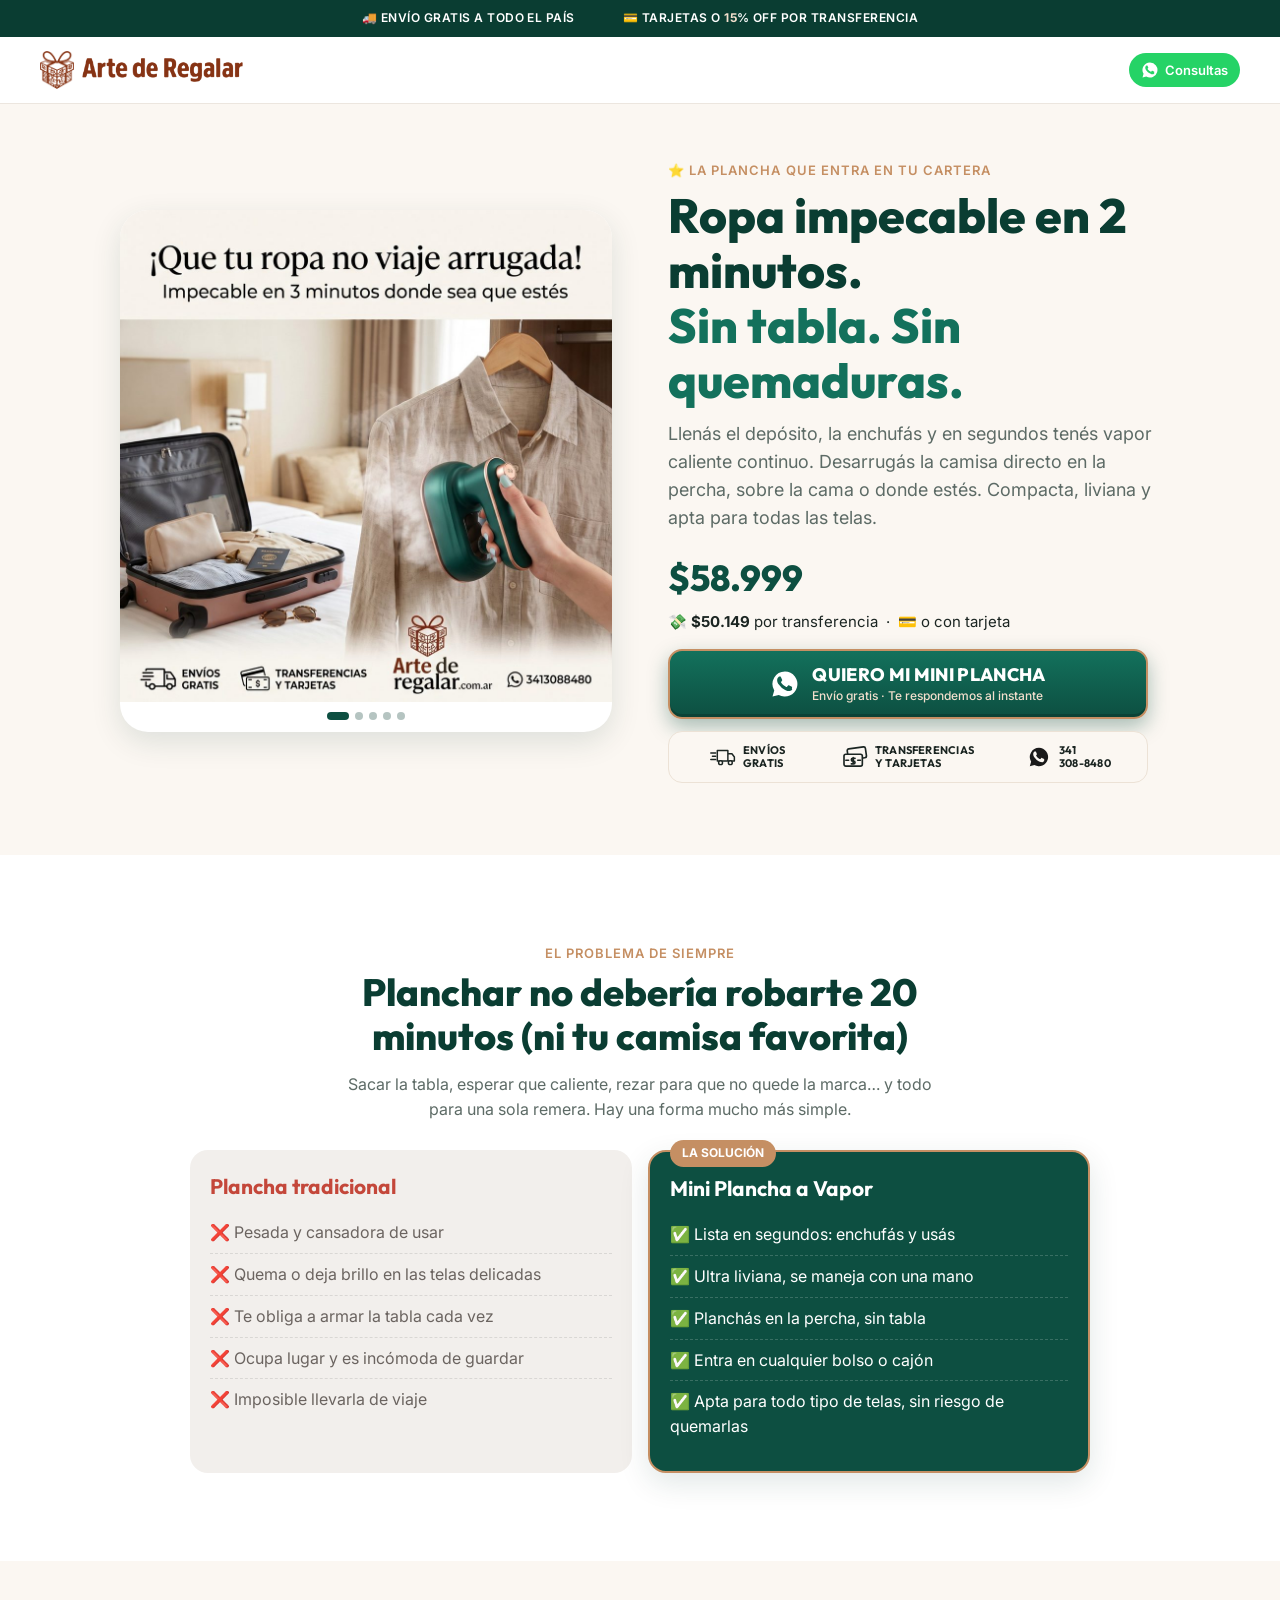
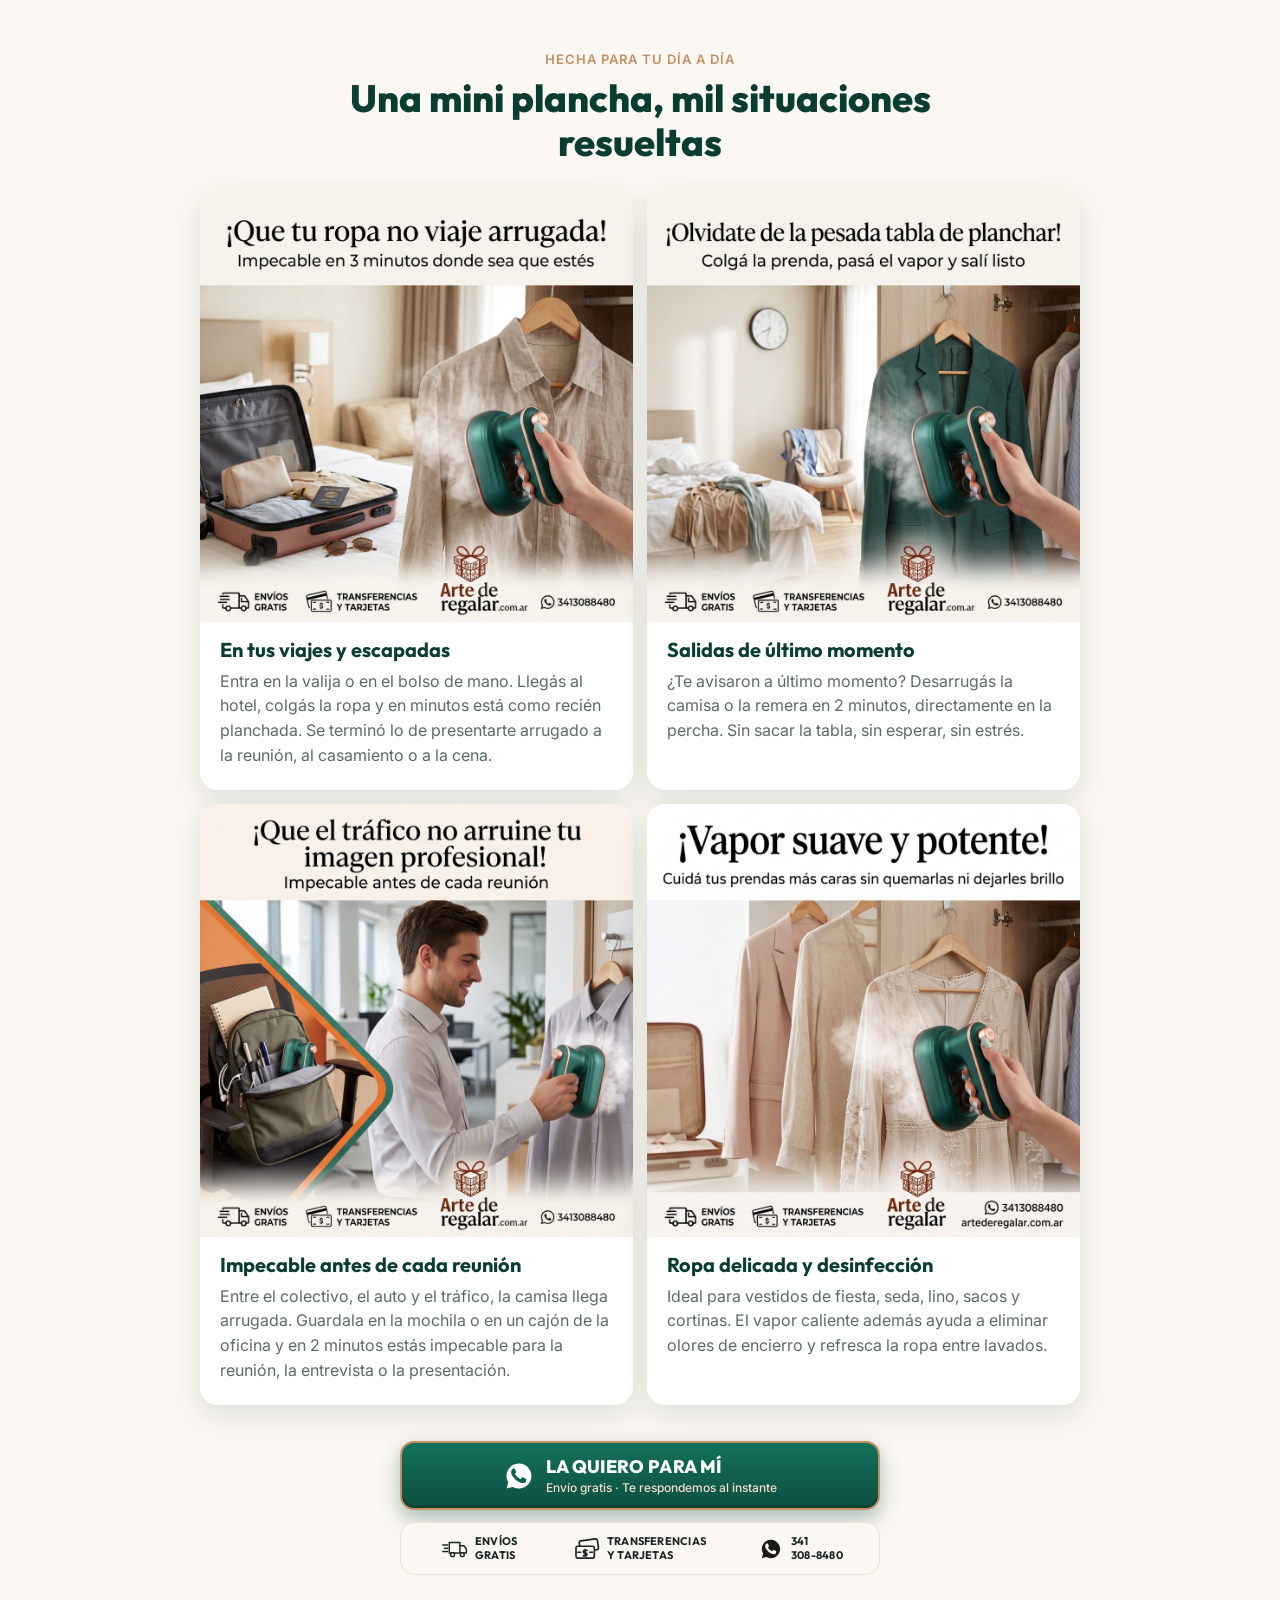
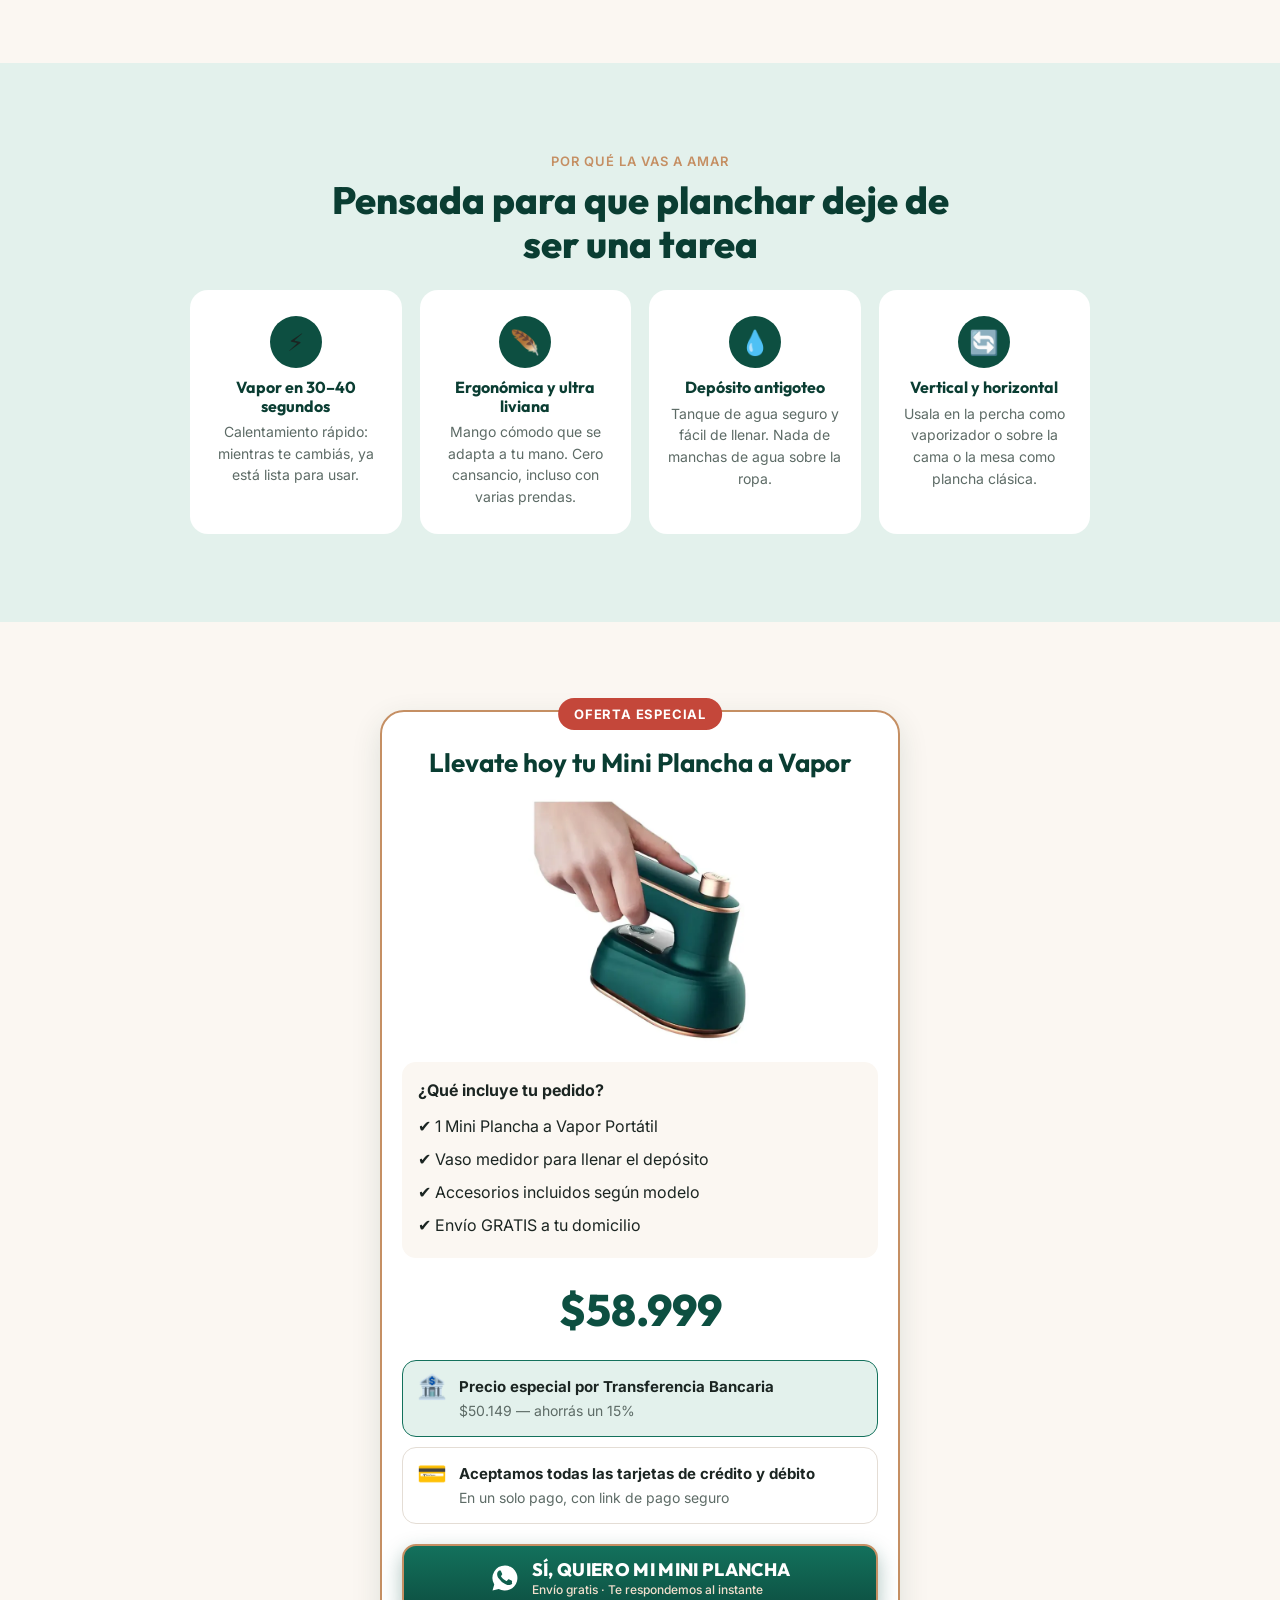
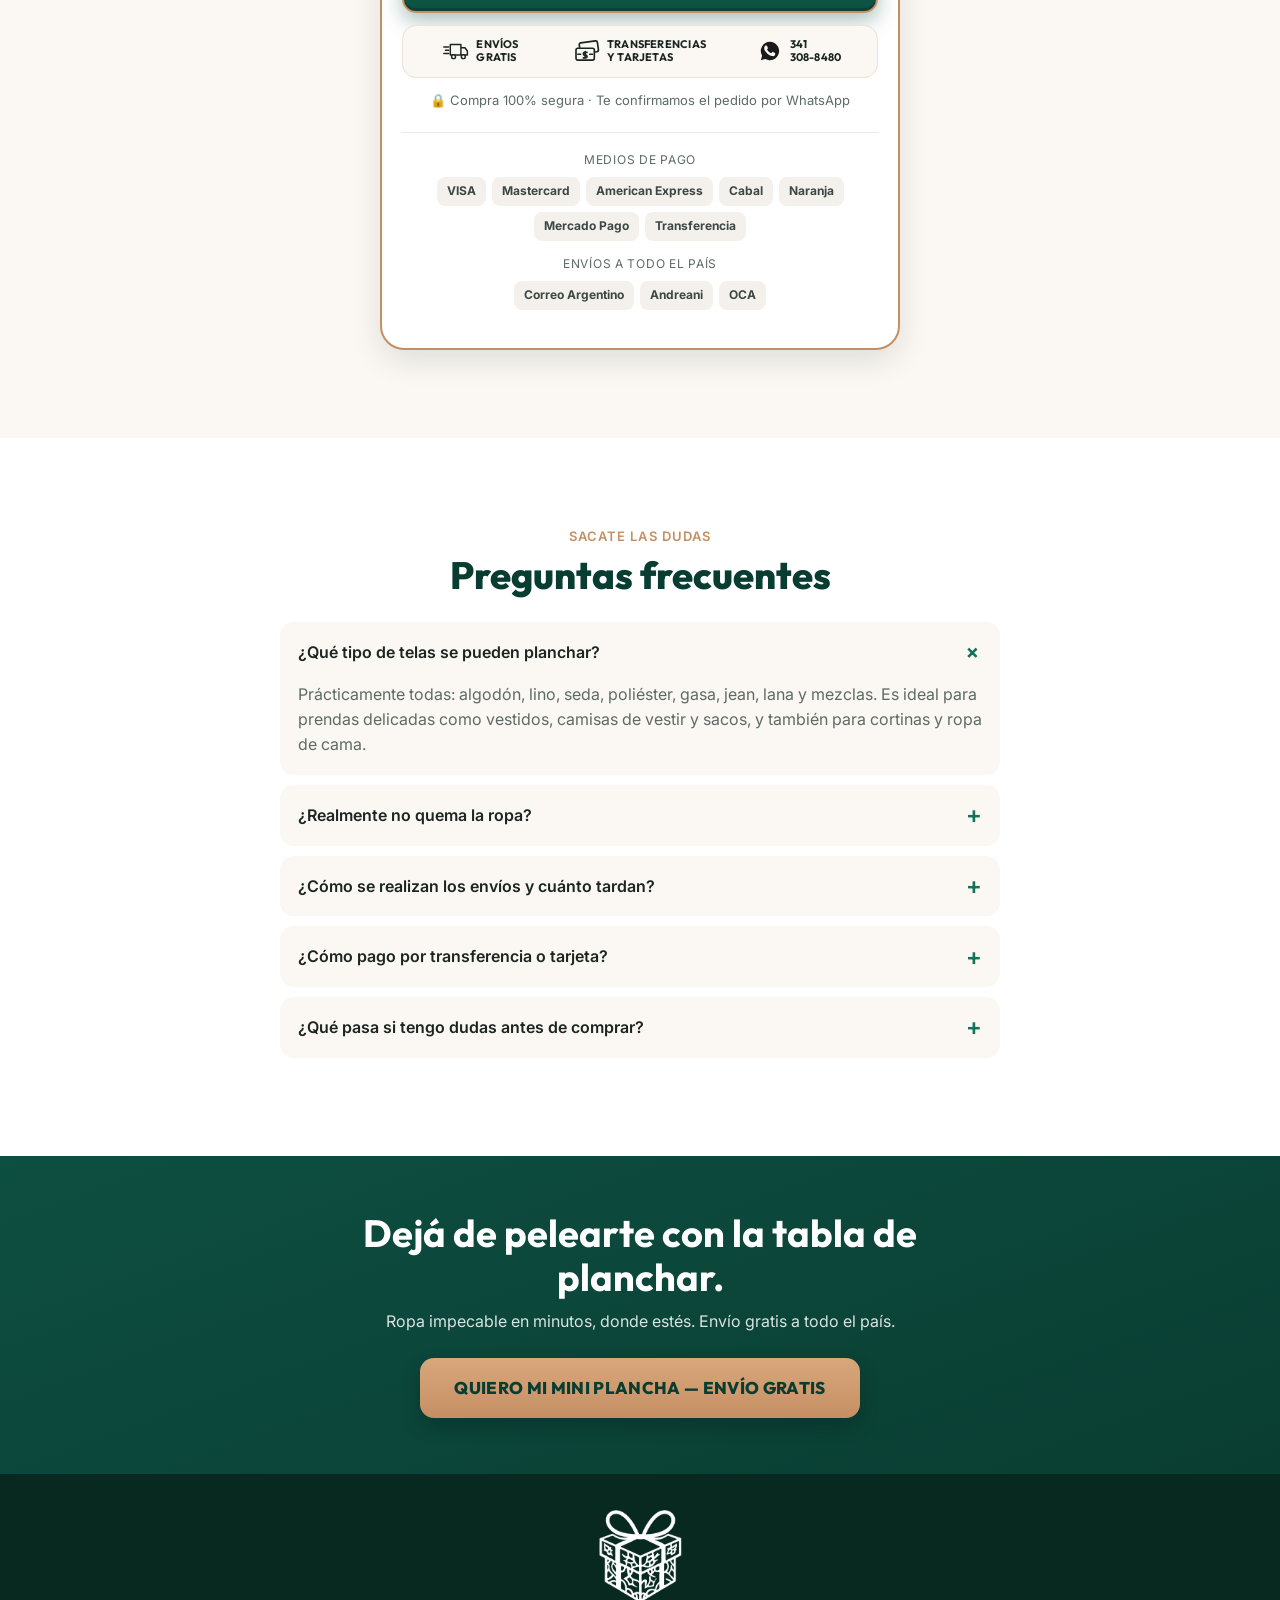
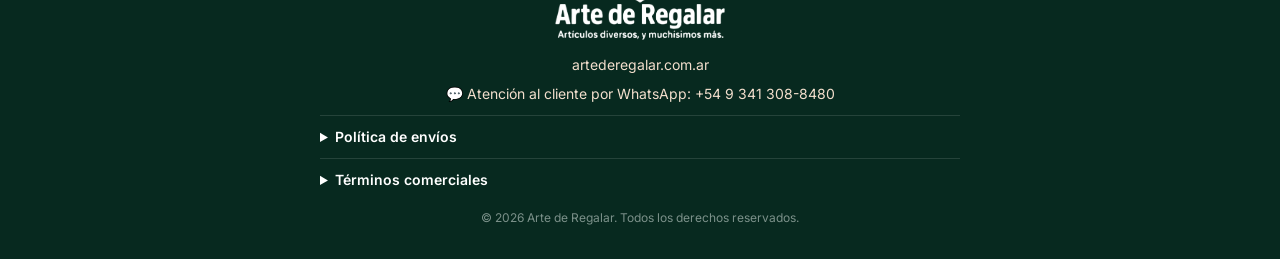
==== commit cf8d9f96: "Suma el logo de Arte de Regalar en encabezado, pie y favicon Co-Authored-By: Claude Opus 5.5 <norepl" ====
--- a/index.html
+++ b/index.html
@@ -9,6 +9,7 @@
   <meta property="og:description" content="Desarrugá tu ropa en la percha, en 2 minutos. Sin tabla, sin quemaduras.">
   <meta property="og:image" content="assets/mini-plancha.png">
   <meta name="theme-color" content="#0d4f41">
+  <link rel="icon" type="image/png" href="assets/favicon.png">
   <link rel="preconnect" href="https://fonts.googleapis.com">
   <link rel="preconnect" href="https://fonts.gstatic.com" crossorigin>
   <link href="https://fonts.googleapis.com/css2?family=Outfit:wght@500;700;800&family=Inter:wght@400;500;600&display=swap" rel="stylesheet">
@@ -31,7 +32,10 @@
 </div>
 
 <header class="nav">
-  <a class="nav__brand" href="https://artederegalar.com.ar">Arte de <em>Regalar</em></a>
+  <a class="nav__brand" href="https://artederegalar.com.ar" aria-label="Arte de Regalar">
+    <img src="assets/logo-regalo.png" alt="" width="142" height="160">
+    <img src="assets/logo-texto.png" alt="Arte de Regalar" width="539" height="80">
+  </a>
   <a class="nav__wa" href="https://wa.me/5493413088480" target="_blank" rel="noopener" aria-label="Consultanos por WhatsApp">
     <svg viewBox="0 0 24 24" width="18" height="18" aria-hidden="true"><path fill="currentColor" d="M12 2a10 10 0 0 0-8.6 15.1L2 22l5-1.3A10 10 0 1 0 12 2Zm5.8 14.2c-.2.7-1.4 1.3-2 1.4-.5.1-1.2.1-1.9-.1a17 17 0 0 1-1.8-.7 13.7 13.7 0 0 1-5.2-4.6c-.4-.5-1.2-1.7-1.2-3.2s.8-2.3 1.1-2.6c.3-.3.6-.4.8-.4h.6c.2 0 .4 0 .6.5l.9 2.1c.1.2.1.4 0 .5l-.3.5-.4.5c-.1.1-.3.3-.1.6.2.3.8 1.3 1.7 2.1 1.2 1 2.1 1.4 2.4 1.5.3.1.5.1.6-.1l.9-1.1c.2-.3.4-.2.6-.1l2 1c.3.1.5.2.5.3.1.2.1.8-.1 1.4Z"/></svg>
     <span>Consultas</span>
@@ -325,7 +329,7 @@
   8. FOOTER
 ============================================================= -->
 <footer class="footer">
-  <p class="footer__brand">Arte de <em>Regalar</em></p>
+  <img class="footer__logo" src="assets/logo-blanco.png" alt="Arte de Regalar — Artículos diversos, y muchísimos más." width="473" height="360" loading="lazy">
   <p><a href="https://artederegalar.com.ar">artederegalar.com.ar</a></p>
   <p><a href="https://wa.me/5493413088480" target="_blank" rel="noopener">💬 Atención al cliente por WhatsApp: +54 9 341 308-8480</a></p>
 
--- a/styles.css
+++ b/styles.css
@@ -63,14 +63,9 @@
   background: var(--white);
   border-bottom: 1px solid #ece6df;
 }
-.nav__brand {
-  font-family: var(--font-head);
-  font-weight: 800;
-  font-size: 20px;
-  text-decoration: none;
-  color: var(--green-800);
-}
-.nav__brand em, .footer__brand em { font-style: normal; color: var(--gold); }
+.nav__brand { display: flex; align-items: center; gap: 8px; text-decoration: none; }
+.nav__brand img:first-child { height: 38px; width: auto; }
+.nav__brand img:last-child { height: 24px; width: auto; }
 .nav__wa {
   display: inline-flex;
   align-items: center;
@@ -476,7 +471,7 @@
 }
 .footer a { color: var(--gold-light); text-decoration: none; }
 .footer p { margin: 0 0 8px; }
-.footer__brand { font-family: var(--font-head); font-weight: 800; font-size: 22px; color: var(--white); }
+.footer__logo { width: 170px; height: auto; margin: 0 auto 14px; }
 .footer__policy {
   max-width: 640px;
   margin: 10px auto;
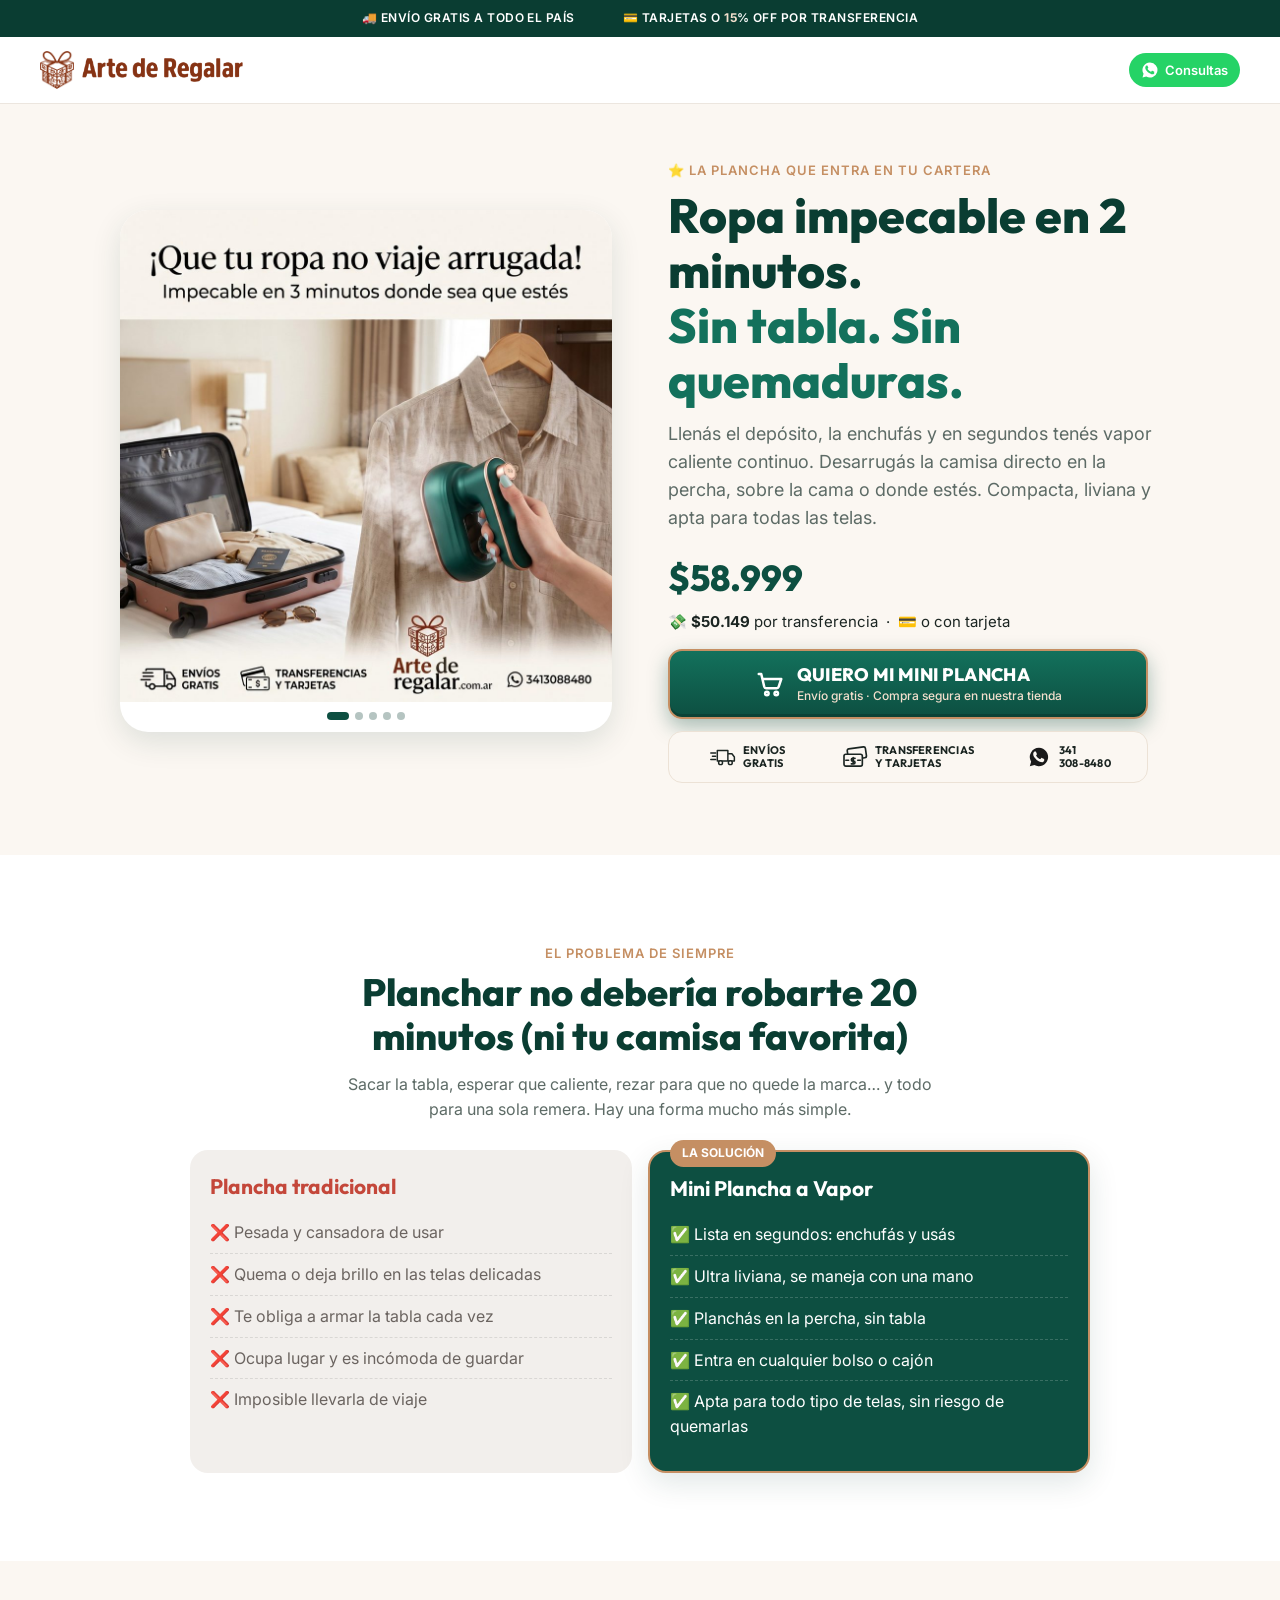
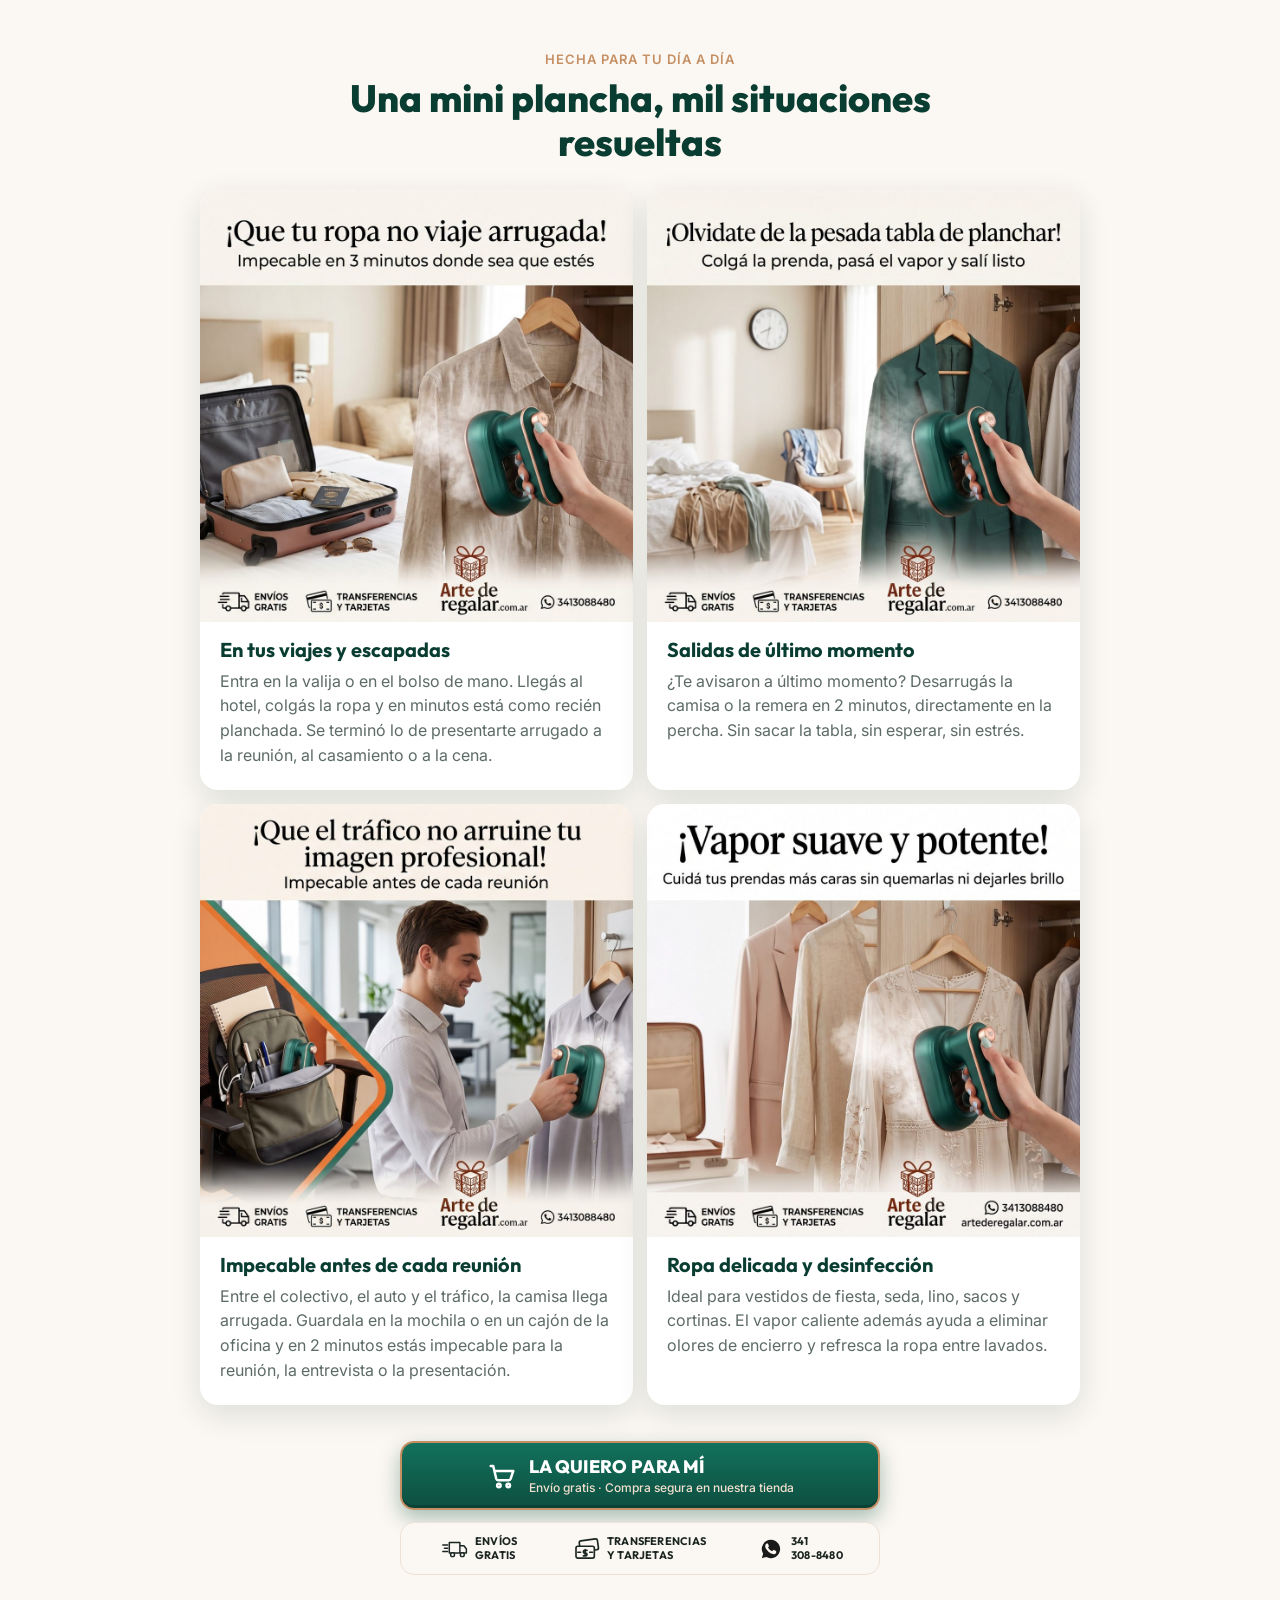
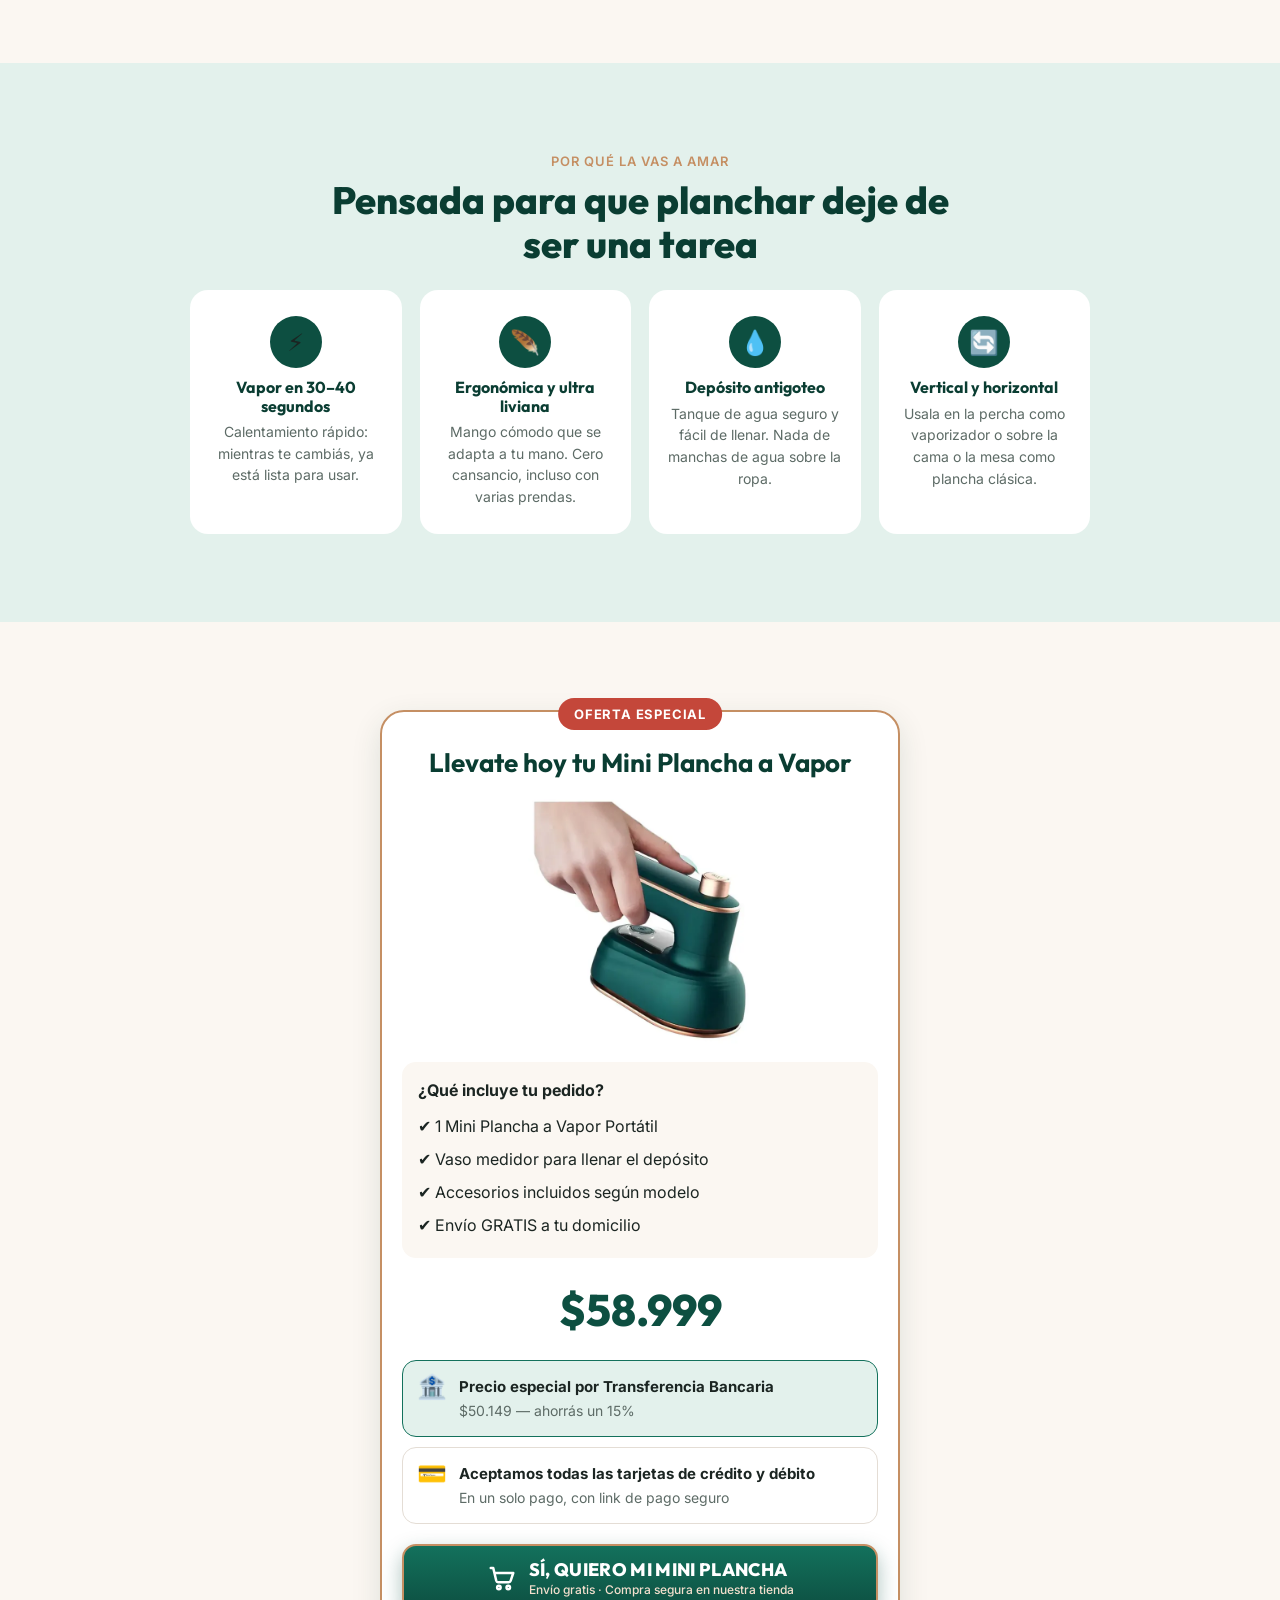
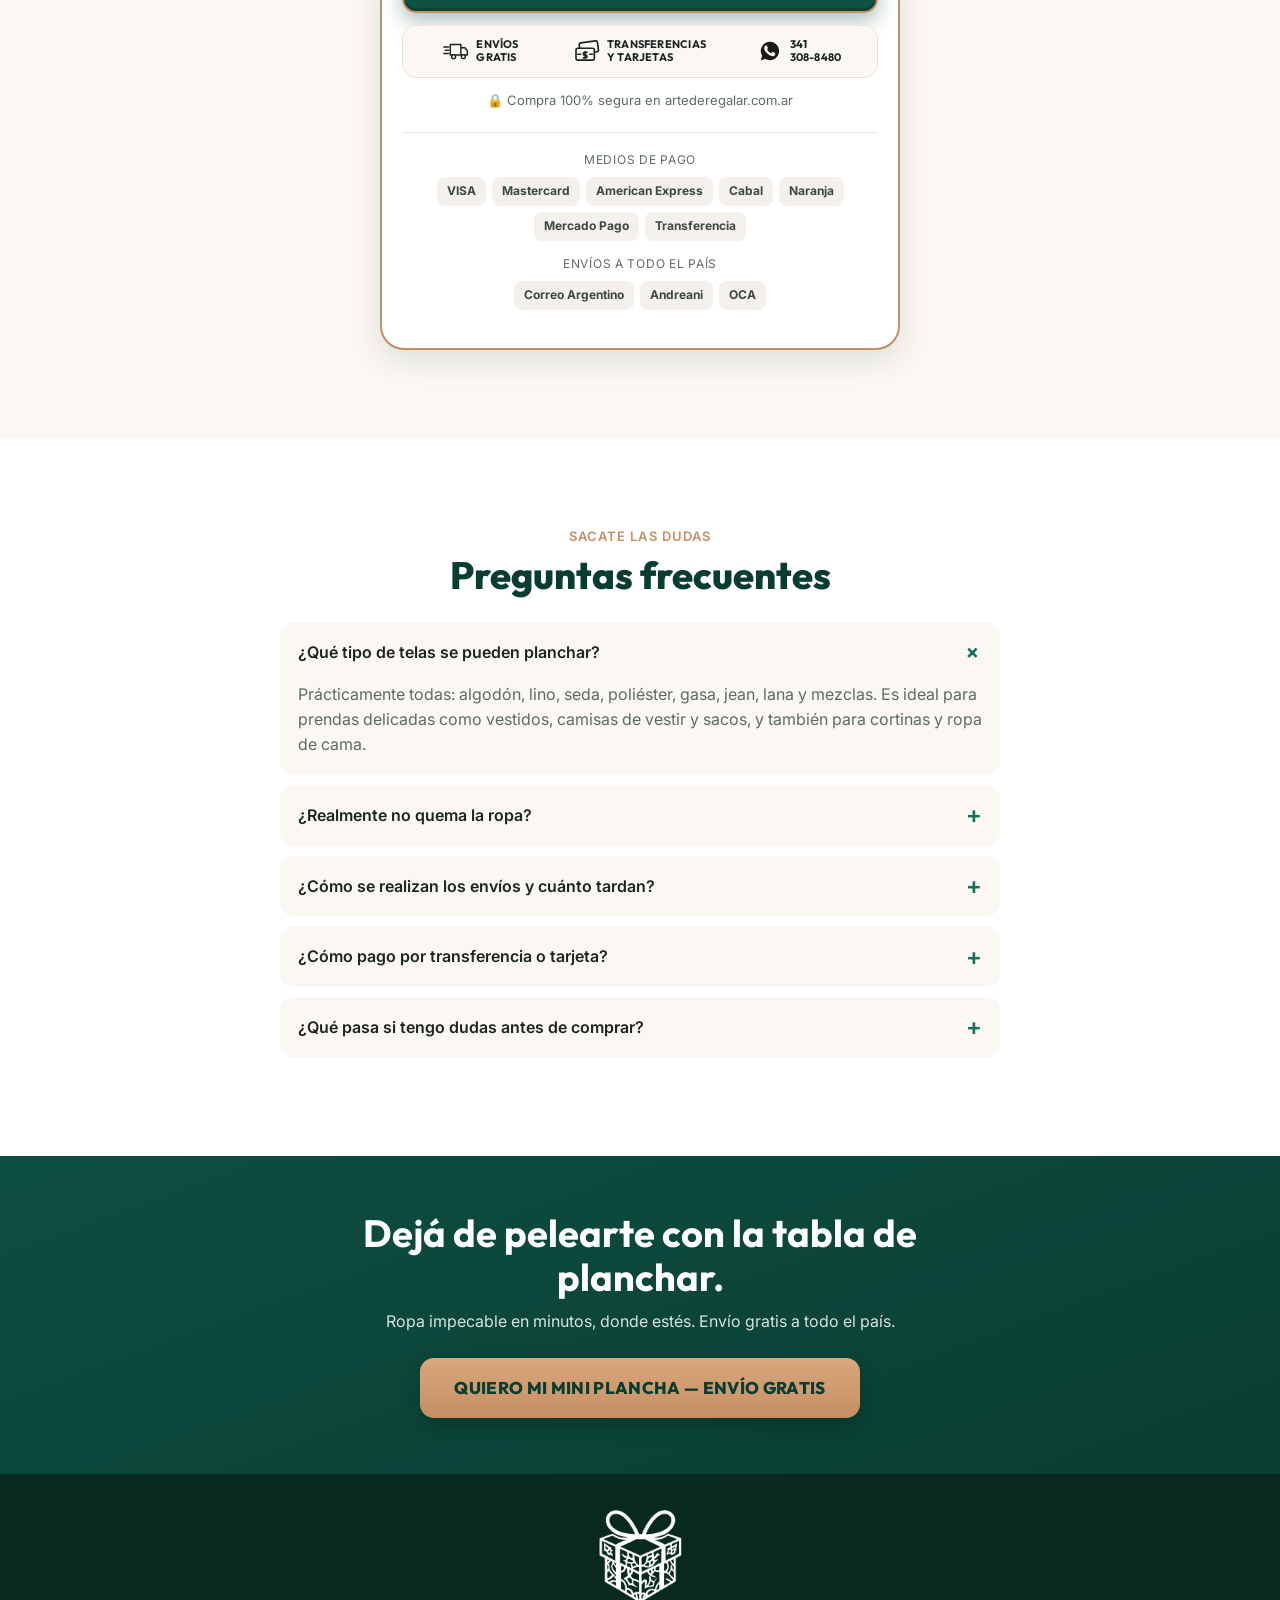
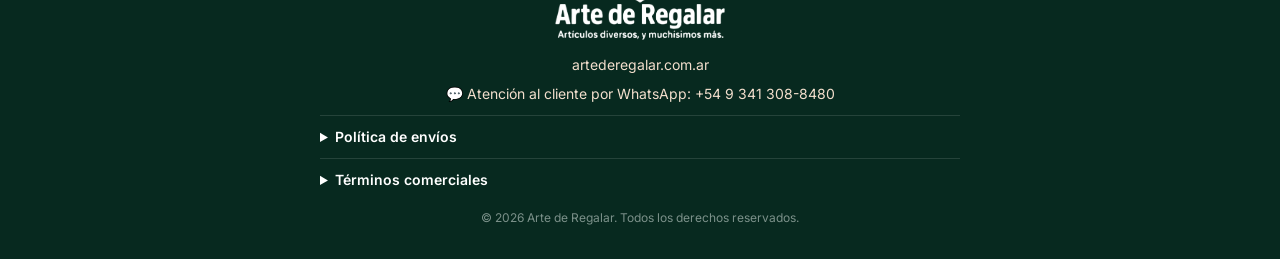
==== commit fcb65494: "Los botones de compra llevan al producto en la tienda Co-Authored-By: Claude Opus 5.5 <noreply@anthr" ====
--- a/index.html
+++ b/index.html
@@ -49,7 +49,8 @@
   Visual: galería deslizable con las piezas de la marca (viaje, sin
   tabla, prendas delicadas) + foto del producto. Debajo: H1 + H2 +
   precio + botón de compra con la franja de beneficios de las piezas
-  (Envíos gratis · Transferencias y tarjetas · WhatsApp).
+  (Envíos gratis · Transferencias y tarjetas · WhatsApp). El botón
+  lleva a la página del producto en la tienda (checkoutUrl en config.js).
 ============================================================= -->
 <section class="hero">
   <div class="hero__media gallery">
@@ -78,8 +79,8 @@
 
     <div class="buybox">
       <a class="btn btn--buy js-buy" href="#">
-        <svg viewBox="0 0 24 24" aria-hidden="true"><path fill="currentColor" d="M12 2a10 10 0 0 0-8.6 15.1L2 22l5-1.3A10 10 0 1 0 12 2Zm5.8 14.2c-.2.7-1.4 1.3-2 1.4-.5.1-1.2.1-1.9-.1a17 17 0 0 1-1.8-.7 13.7 13.7 0 0 1-5.2-4.6c-.4-.5-1.2-1.7-1.2-3.2s.8-2.3 1.1-2.6c.3-.3.6-.4.8-.4h.6c.2 0 .4 0 .6.5l.9 2.1c.1.2.1.4 0 .5l-.3.5-.4.5c-.1.1-.3.3-.1.6.2.3.8 1.3 1.7 2.1 1.2 1 2.1 1.4 2.4 1.5.3.1.5.1.6-.1l.9-1.1c.2-.3.4-.2.6-.1l2 1c.3.1.5.2.5.3.1.2.1.8-.1 1.4Z"/></svg>
-        <span>QUIERO MI MINI PLANCHA<small>Envío gratis · Te respondemos al instante</small></span>
+        <svg viewBox="0 0 24 24" aria-hidden="true" fill="none" stroke="currentColor" stroke-width="2" stroke-linecap="round" stroke-linejoin="round"><path d="M3 4h2l2.4 10.2a1.5 1.5 0 0 0 1.5 1.1h8.6a1.5 1.5 0 0 0 1.4-1l2.1-6.3H6.2"/><circle cx="9.5" cy="19.5" r="1.4"/><circle cx="17" cy="19.5" r="1.4"/></svg>
+        <span>QUIERO MI MINI PLANCHA<small>Envío gratis · Compra segura en nuestra tienda</small></span>
       </a>
       <ul class="perks">
         <li><svg viewBox="0 0 32 24" aria-hidden="true" fill="none" stroke="currentColor" stroke-width="1.8" stroke-linejoin="round"><path d="M9 4h13v13H9zM22 8h5l3 4v5h-8"/><circle cx="13" cy="19" r="2.4" fill="var(--cream)"/><circle cx="25" cy="19" r="2.4" fill="var(--cream)"/><path d="M1 7h6M3 11h4M1 15h6" stroke-linecap="round"/></svg><span>ENVÍOS<br>GRATIS</span></li>
@@ -164,8 +165,8 @@
 
   <div class="buybox buybox--center">
       <a class="btn btn--buy js-buy" href="#">
-        <svg viewBox="0 0 24 24" aria-hidden="true"><path fill="currentColor" d="M12 2a10 10 0 0 0-8.6 15.1L2 22l5-1.3A10 10 0 1 0 12 2Zm5.8 14.2c-.2.7-1.4 1.3-2 1.4-.5.1-1.2.1-1.9-.1a17 17 0 0 1-1.8-.7 13.7 13.7 0 0 1-5.2-4.6c-.4-.5-1.2-1.7-1.2-3.2s.8-2.3 1.1-2.6c.3-.3.6-.4.8-.4h.6c.2 0 .4 0 .6.5l.9 2.1c.1.2.1.4 0 .5l-.3.5-.4.5c-.1.1-.3.3-.1.6.2.3.8 1.3 1.7 2.1 1.2 1 2.1 1.4 2.4 1.5.3.1.5.1.6-.1l.9-1.1c.2-.3.4-.2.6-.1l2 1c.3.1.5.2.5.3.1.2.1.8-.1 1.4Z"/></svg>
-        <span>LA QUIERO PARA MÍ<small>Envío gratis · Te respondemos al instante</small></span>
+        <svg viewBox="0 0 24 24" aria-hidden="true" fill="none" stroke="currentColor" stroke-width="2" stroke-linecap="round" stroke-linejoin="round"><path d="M3 4h2l2.4 10.2a1.5 1.5 0 0 0 1.5 1.1h8.6a1.5 1.5 0 0 0 1.4-1l2.1-6.3H6.2"/><circle cx="9.5" cy="19.5" r="1.4"/><circle cx="17" cy="19.5" r="1.4"/></svg>
+        <span>LA QUIERO PARA MÍ<small>Envío gratis · Compra segura en nuestra tienda</small></span>
       </a>
       <ul class="perks">
         <li><svg viewBox="0 0 32 24" aria-hidden="true" fill="none" stroke="currentColor" stroke-width="1.8" stroke-linejoin="round"><path d="M9 4h13v13H9zM22 8h5l3 4v5h-8"/><circle cx="13" cy="19" r="2.4" fill="var(--cream)"/><circle cx="25" cy="19" r="2.4" fill="var(--cream)"/><path d="M1 7h6M3 11h4M1 15h6" stroke-linecap="round"/></svg><span>ENVÍOS<br>GRATIS</span></li>
@@ -258,8 +259,8 @@
 
     <div class="buybox buybox--pulse">
       <a class="btn btn--buy js-buy" href="#">
-        <svg viewBox="0 0 24 24" aria-hidden="true"><path fill="currentColor" d="M12 2a10 10 0 0 0-8.6 15.1L2 22l5-1.3A10 10 0 1 0 12 2Zm5.8 14.2c-.2.7-1.4 1.3-2 1.4-.5.1-1.2.1-1.9-.1a17 17 0 0 1-1.8-.7 13.7 13.7 0 0 1-5.2-4.6c-.4-.5-1.2-1.7-1.2-3.2s.8-2.3 1.1-2.6c.3-.3.6-.4.8-.4h.6c.2 0 .4 0 .6.5l.9 2.1c.1.2.1.4 0 .5l-.3.5-.4.5c-.1.1-.3.3-.1.6.2.3.8 1.3 1.7 2.1 1.2 1 2.1 1.4 2.4 1.5.3.1.5.1.6-.1l.9-1.1c.2-.3.4-.2.6-.1l2 1c.3.1.5.2.5.3.1.2.1.8-.1 1.4Z"/></svg>
-        <span>SÍ, QUIERO MI MINI PLANCHA<small>Envío gratis · Te respondemos al instante</small></span>
+        <svg viewBox="0 0 24 24" aria-hidden="true" fill="none" stroke="currentColor" stroke-width="2" stroke-linecap="round" stroke-linejoin="round"><path d="M3 4h2l2.4 10.2a1.5 1.5 0 0 0 1.5 1.1h8.6a1.5 1.5 0 0 0 1.4-1l2.1-6.3H6.2"/><circle cx="9.5" cy="19.5" r="1.4"/><circle cx="17" cy="19.5" r="1.4"/></svg>
+        <span>SÍ, QUIERO MI MINI PLANCHA<small>Envío gratis · Compra segura en nuestra tienda</small></span>
       </a>
       <ul class="perks">
         <li><svg viewBox="0 0 32 24" aria-hidden="true" fill="none" stroke="currentColor" stroke-width="1.8" stroke-linejoin="round"><path d="M9 4h13v13H9zM22 8h5l3 4v5h-8"/><circle cx="13" cy="19" r="2.4" fill="var(--cream)"/><circle cx="25" cy="19" r="2.4" fill="var(--cream)"/><path d="M1 7h6M3 11h4M1 15h6" stroke-linecap="round"/></svg><span>ENVÍOS<br>GRATIS</span></li>
@@ -267,7 +268,7 @@
         <li><svg viewBox="0 0 24 24" aria-hidden="true"><path fill="currentColor" d="M12 2a10 10 0 0 0-8.6 15.1L2 22l5-1.3A10 10 0 1 0 12 2Zm5.8 14.2c-.2.7-1.4 1.3-2 1.4-.5.1-1.2.1-1.9-.1a17 17 0 0 1-1.8-.7 13.7 13.7 0 0 1-5.2-4.6c-.4-.5-1.2-1.7-1.2-3.2s.8-2.3 1.1-2.6c.3-.3.6-.4.8-.4h.6c.2 0 .4 0 .6.5l.9 2.1c.1.2.1.4 0 .5l-.3.5-.4.5c-.1.1-.3.3-.1.6.2.3.8 1.3 1.7 2.1 1.2 1 2.1 1.4 2.4 1.5.3.1.5.1.6-.1l.9-1.1c.2-.3.4-.2.6-.1l2 1c.3.1.5.2.5.3.1.2.1.8-.1 1.4Z"/></svg><span>341<br>308-8480</span></li>
       </ul>
     </div>
-    <p class="offer__micro">🔒 Compra 100% segura · Te confirmamos el pedido por WhatsApp</p>
+    <p class="offer__micro">🔒 Compra 100% segura en artederegalar.com.ar</p>
 
     <div class="logos">
       <p>Medios de pago</p>
@@ -306,7 +307,7 @@
     </details>
     <details>
       <summary>¿Cómo pago por transferencia o tarjeta?</summary>
-      <p>Hacé clic en cualquier botón de compra y escribinos. <b>Por transferencia</b>, te pasamos los datos bancarios y obtenés el precio especial con <span data-cfg="descuento">15</span>% de descuento. <b>Con tarjeta</b> de crédito o débito, te enviamos un link de pago seguro para abonar en un solo pago.</p>
+      <p>Tocá cualquier botón de compra y vas directo a la Mini Plancha en nuestra tienda, artederegalar.com.ar. Al finalizar la compra elegís cómo pagar: <b>por transferencia</b>, con el precio especial de <span data-cfg="descuento">15</span>% de descuento, o <b>con tarjeta</b> de crédito o débito en un solo pago.</p>
     </details>
     <details>
       <summary>¿Qué pasa si tengo dudas antes de comprar?</summary>
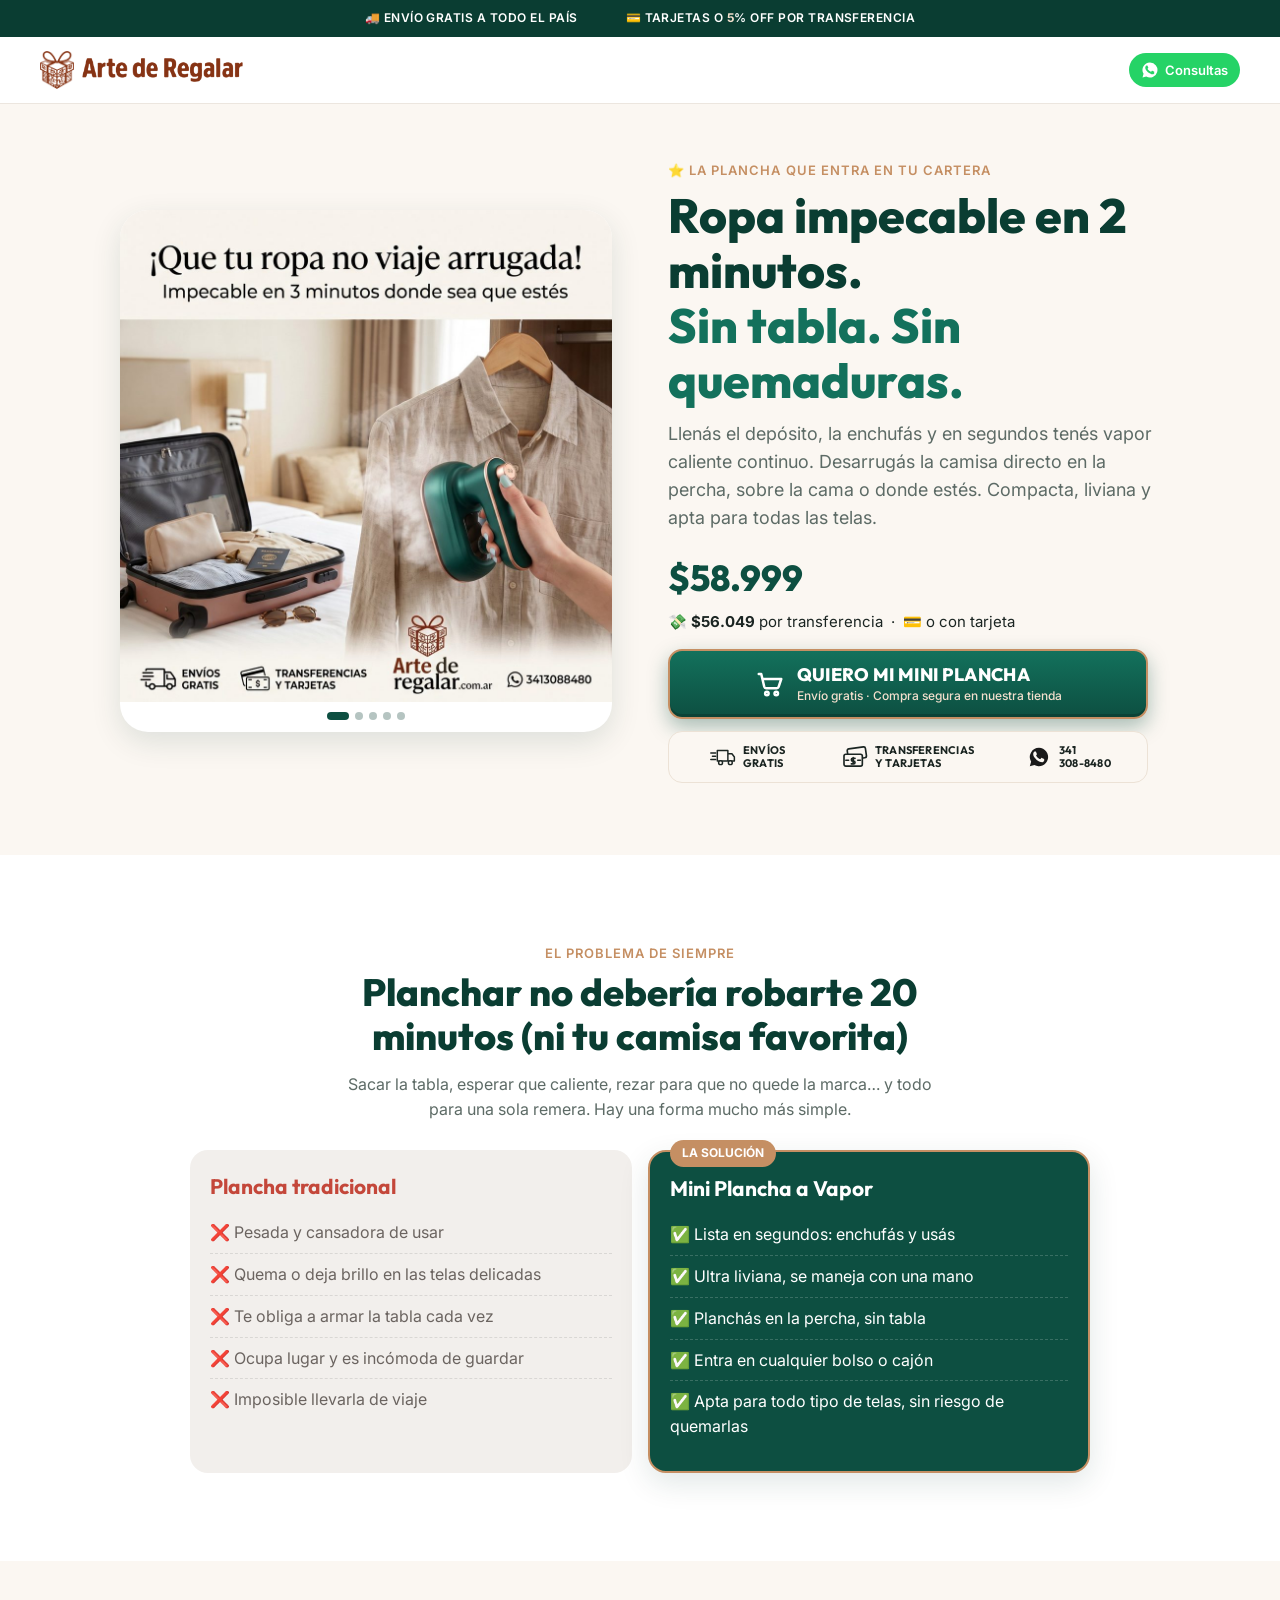
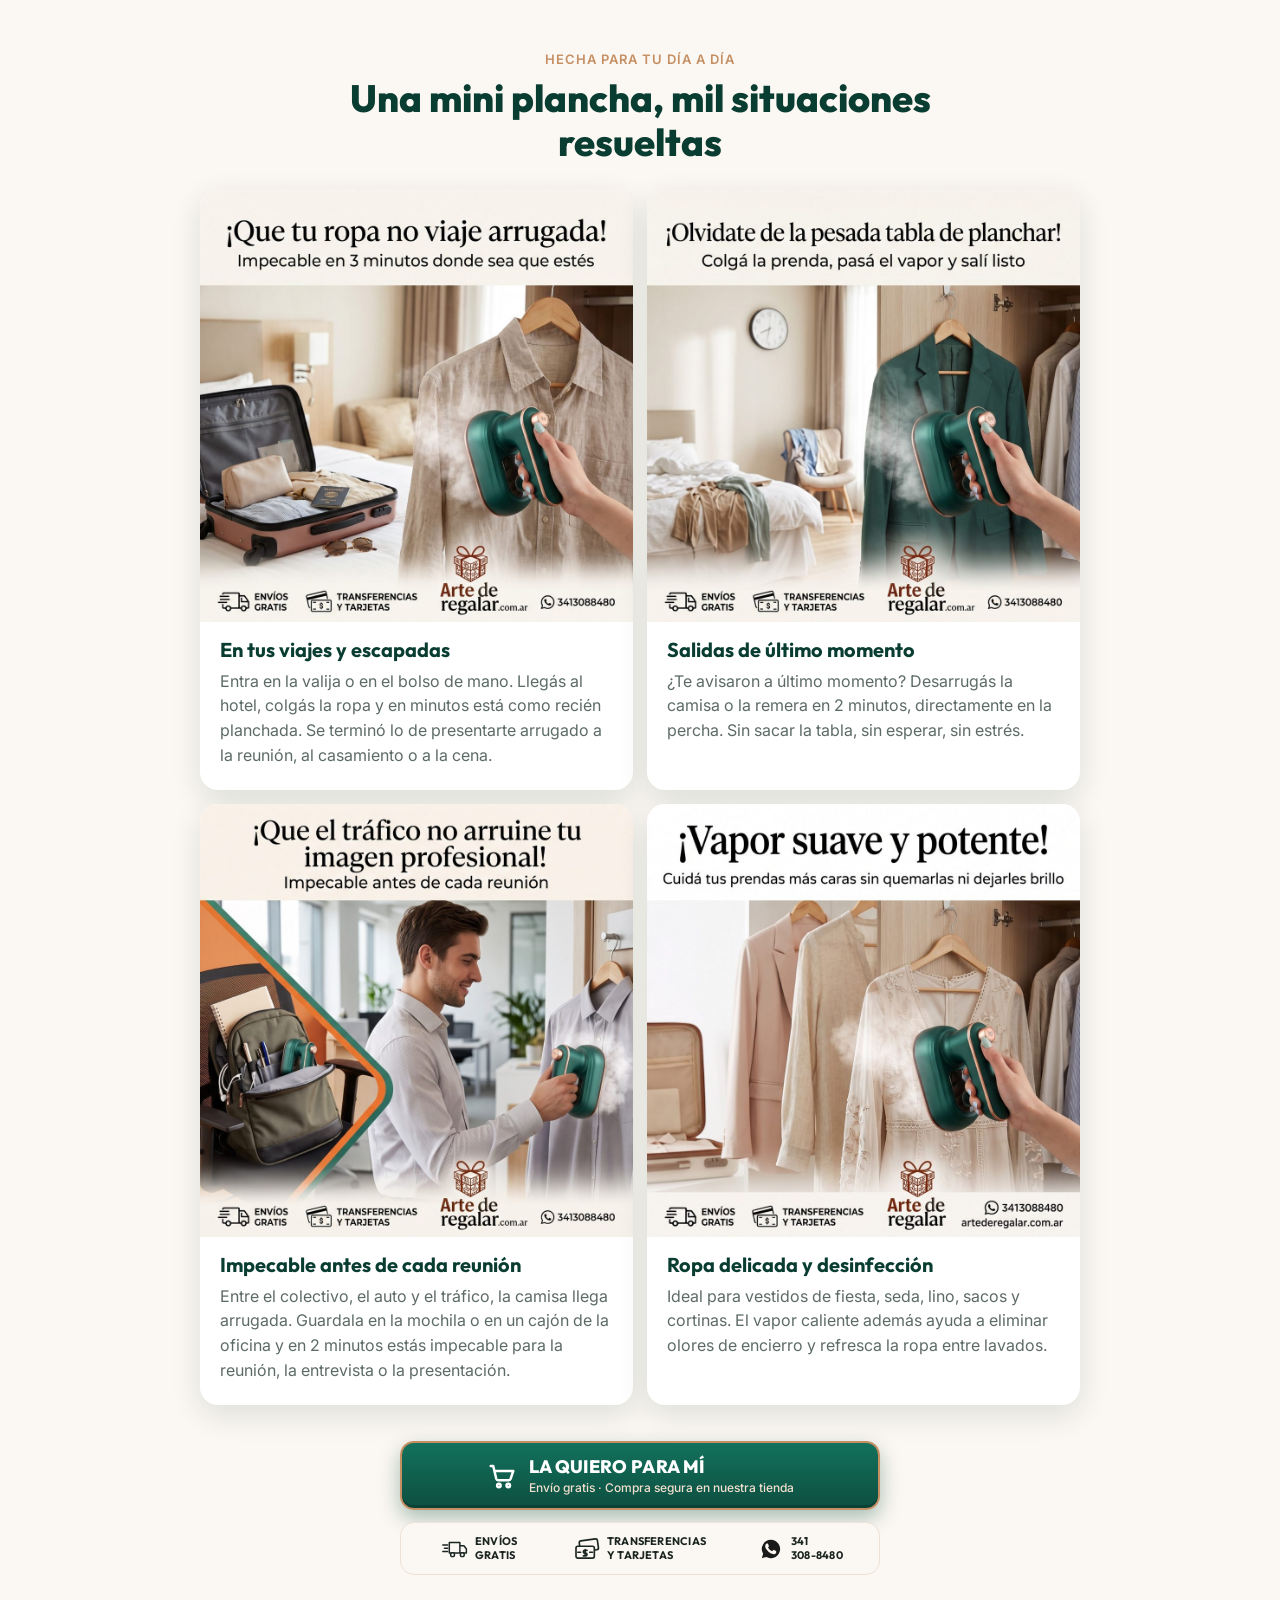
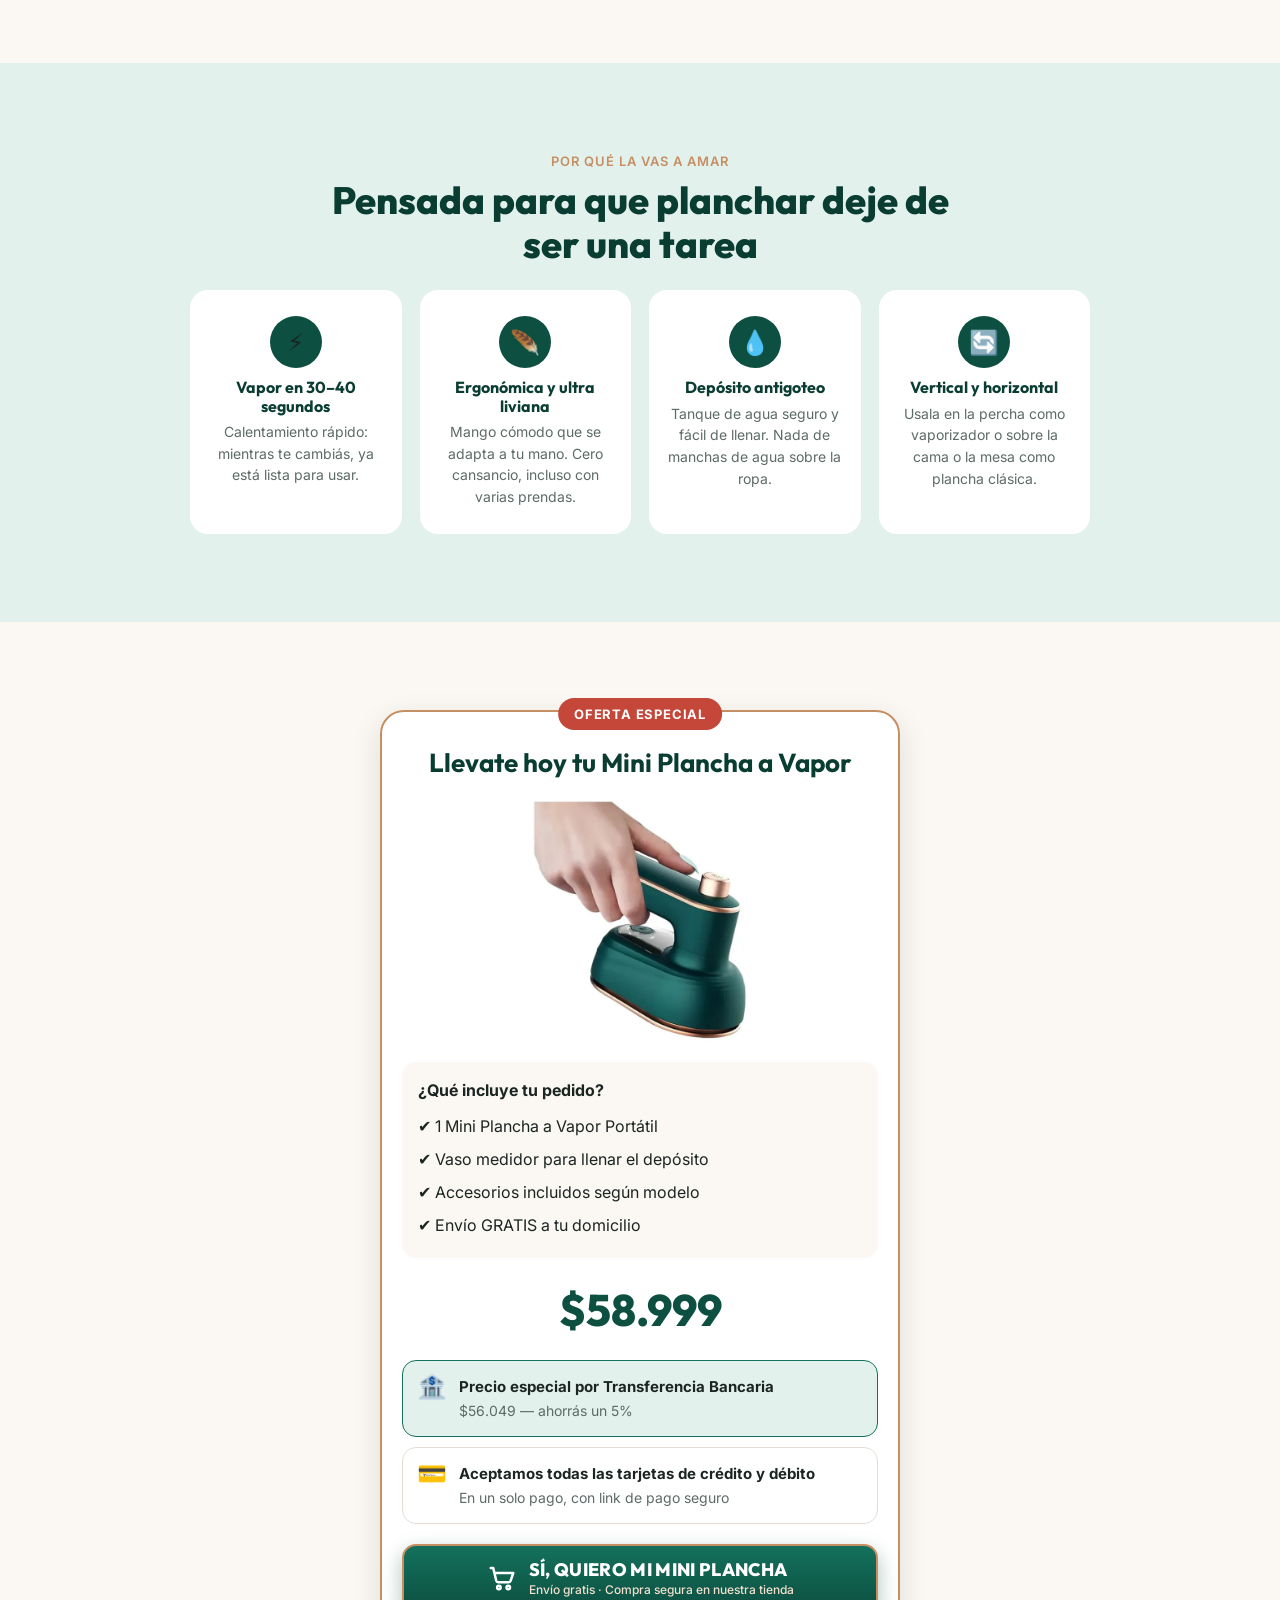
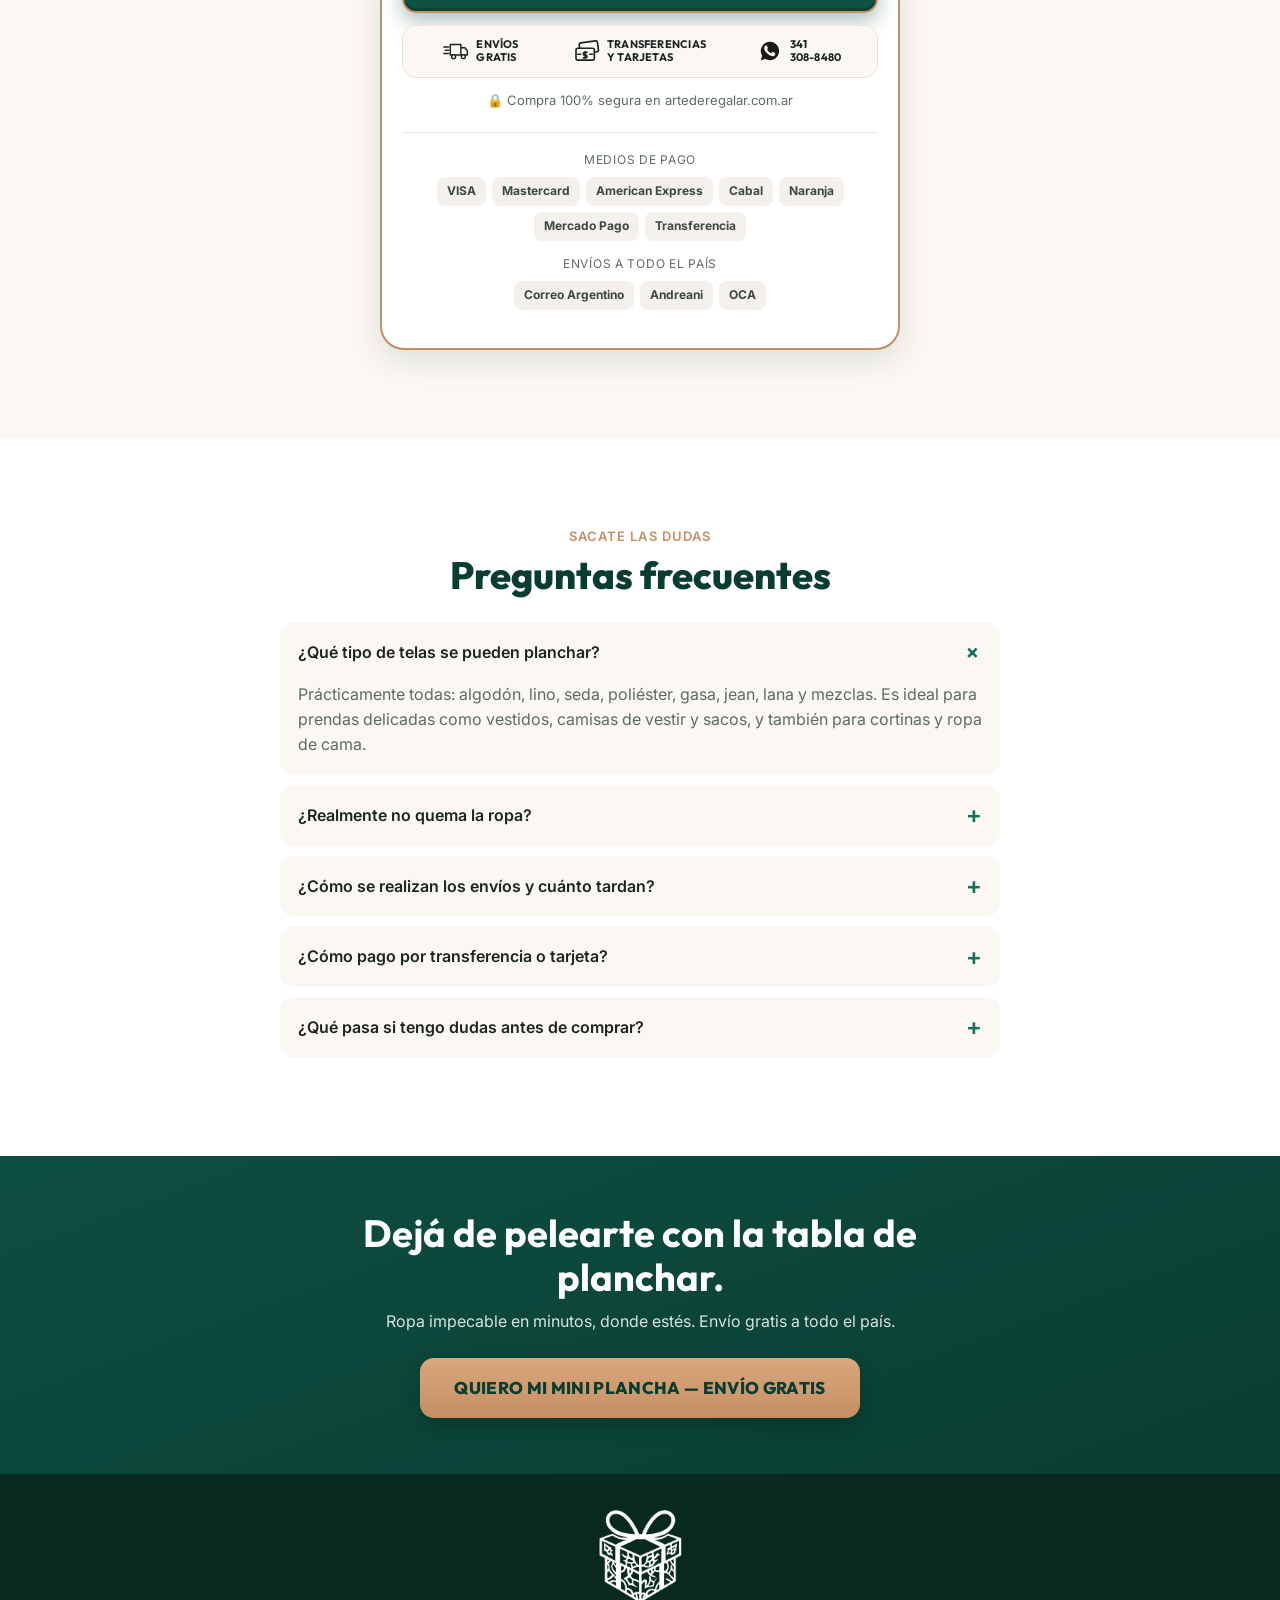
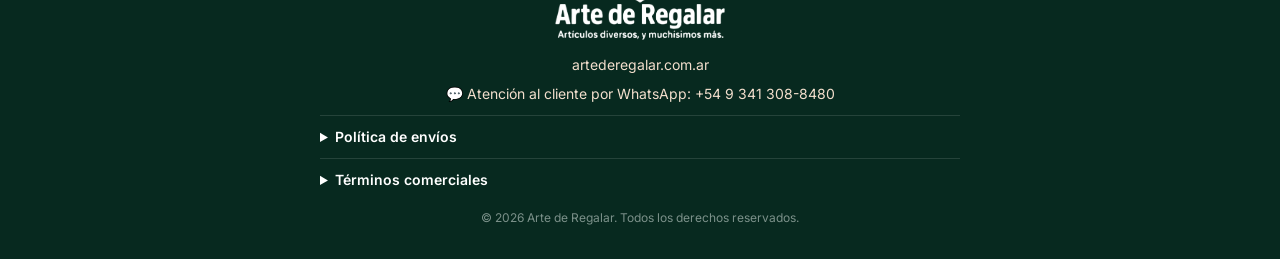
==== commit 864e9f6a: "Descuento por transferencia del 5% Co-Authored-By: Claude Opus 5.5 <noreply@anthropic.com> Claude-Se" ====
--- a/index.html
+++ b/index.html
@@ -25,9 +25,9 @@
 <div class="topbar" role="region" aria-label="Beneficios">
   <div class="topbar__track">
     <span>🚚 ENVÍO GRATIS A TODO EL PAÍS</span>
-    <span>💳 TARJETAS O <b data-cfg="descuento">15</b>% OFF POR TRANSFERENCIA</span>
+    <span>💳 TARJETAS O <b data-cfg="descuento">5</b>% OFF POR TRANSFERENCIA</span>
     <span aria-hidden="true">🚚 ENVÍO GRATIS A TODO EL PAÍS</span>
-    <span aria-hidden="true">💳 TARJETAS O <b data-cfg="descuento">15</b>% OFF POR TRANSFERENCIA</span>
+    <span aria-hidden="true">💳 TARJETAS O <b data-cfg="descuento">5</b>% OFF POR TRANSFERENCIA</span>
   </div>
 </div>
 
@@ -74,7 +74,7 @@
         <span class="price__old" hidden data-cfg="precioAnterior">$59.999</span>
         <span class="price__now" data-cfg="precio">$58.999</span>
       </div>
-      <p class="price__alt">💸 <b data-cfg="precioTransferencia">$50.149</b> por transferencia &nbsp;·&nbsp; 💳 o con tarjeta</p>
+      <p class="price__alt">💸 <b data-cfg="precioTransferencia">$56.049</b> por transferencia &nbsp;·&nbsp; 💳 o con tarjeta</p>
     </div>
 
     <div class="buybox">
@@ -245,7 +245,7 @@
         <span class="pay__ico">🏦</span>
         <div>
           <b>Precio especial por Transferencia Bancaria</b>
-          <p><span data-cfg="precioTransferencia">$50.149</span> — ahorrás un <span data-cfg="descuento">15</span>%</p>
+          <p><span data-cfg="precioTransferencia">$56.049</span> — ahorrás un <span data-cfg="descuento">5</span>%</p>
         </div>
       </div>
       <div class="pay__opt">
@@ -307,7 +307,7 @@
     </details>
     <details>
       <summary>¿Cómo pago por transferencia o tarjeta?</summary>
-      <p>Tocá cualquier botón de compra y vas directo a la Mini Plancha en nuestra tienda, artederegalar.com.ar. Al finalizar la compra elegís cómo pagar: <b>por transferencia</b>, con el precio especial de <span data-cfg="descuento">15</span>% de descuento, o <b>con tarjeta</b> de crédito o débito en un solo pago.</p>
+      <p>Tocá cualquier botón de compra y vas directo a la Mini Plancha en nuestra tienda, artederegalar.com.ar. Al finalizar la compra elegís cómo pagar: <b>por transferencia</b>, con el precio especial de <span data-cfg="descuento">5</span>% de descuento, o <b>con tarjeta</b> de crédito o débito en un solo pago.</p>
     </details>
     <details>
       <summary>¿Qué pasa si tengo dudas antes de comprar?</summary>
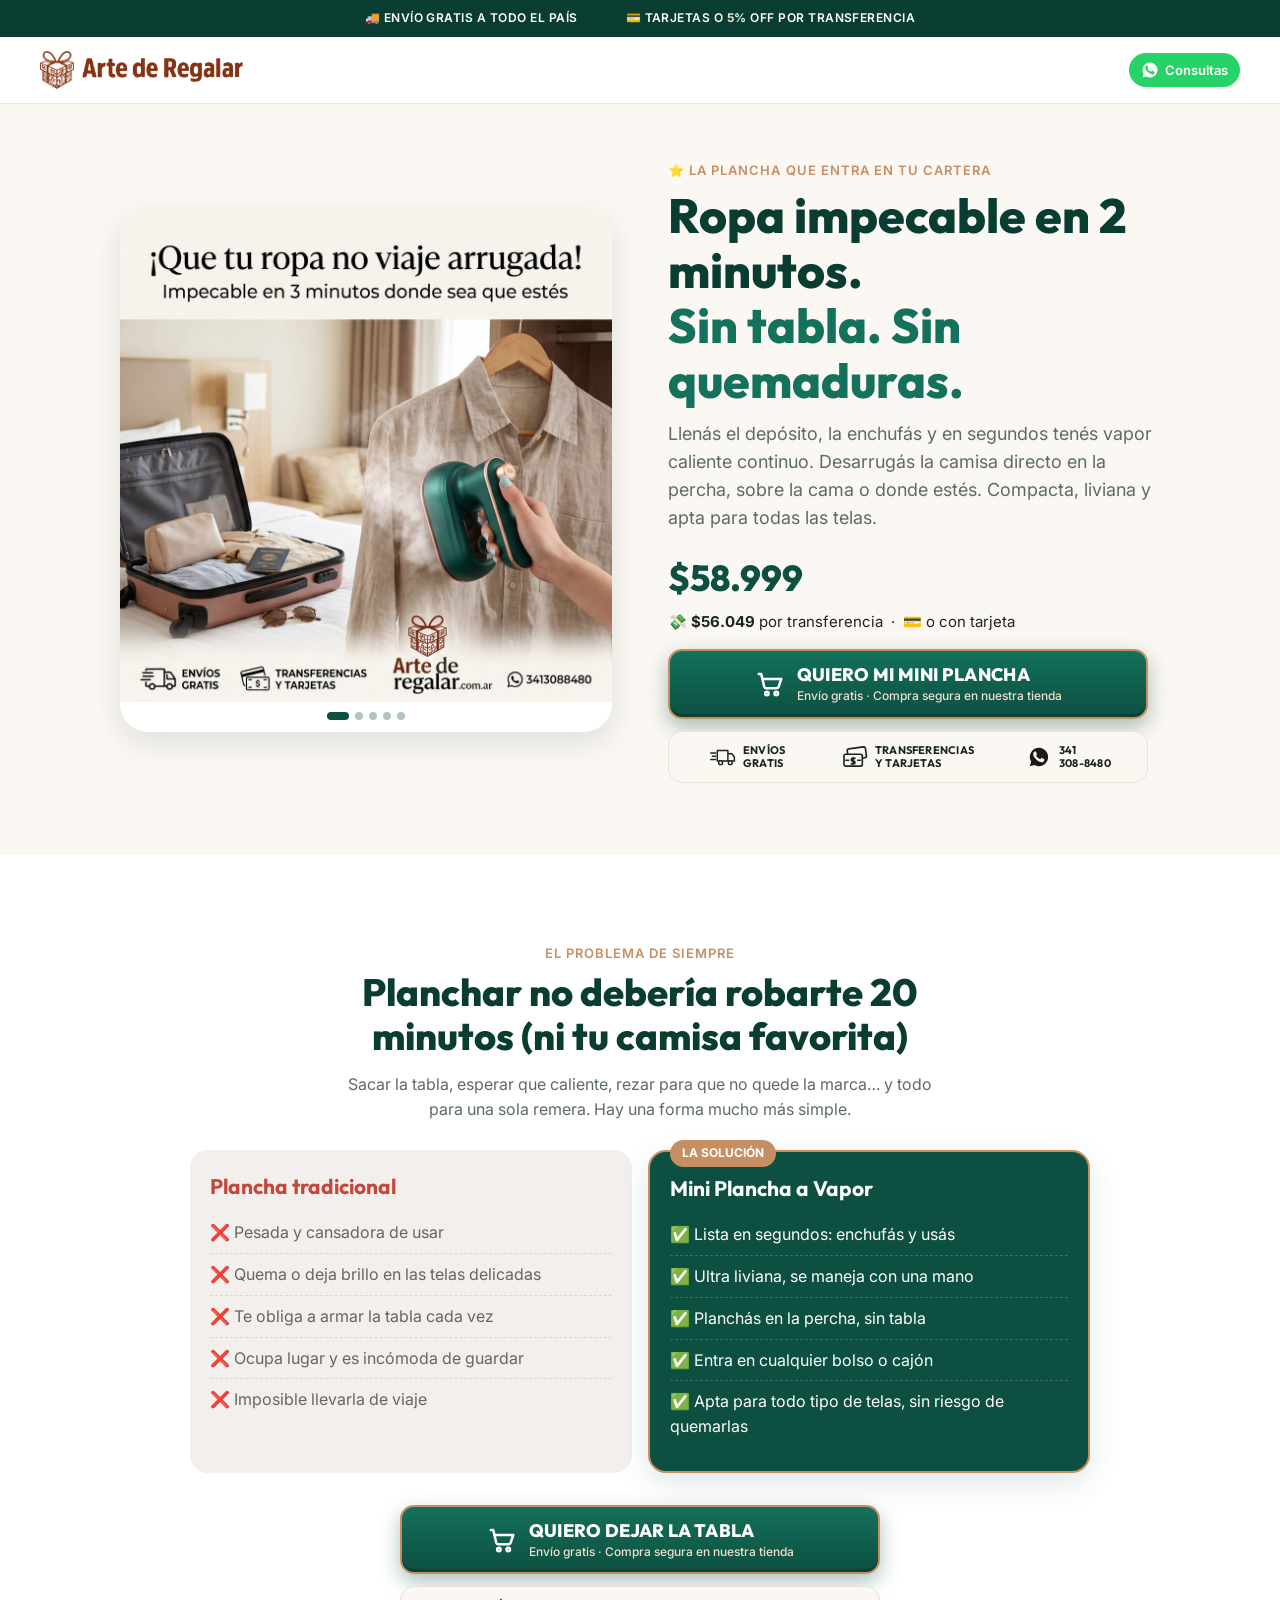
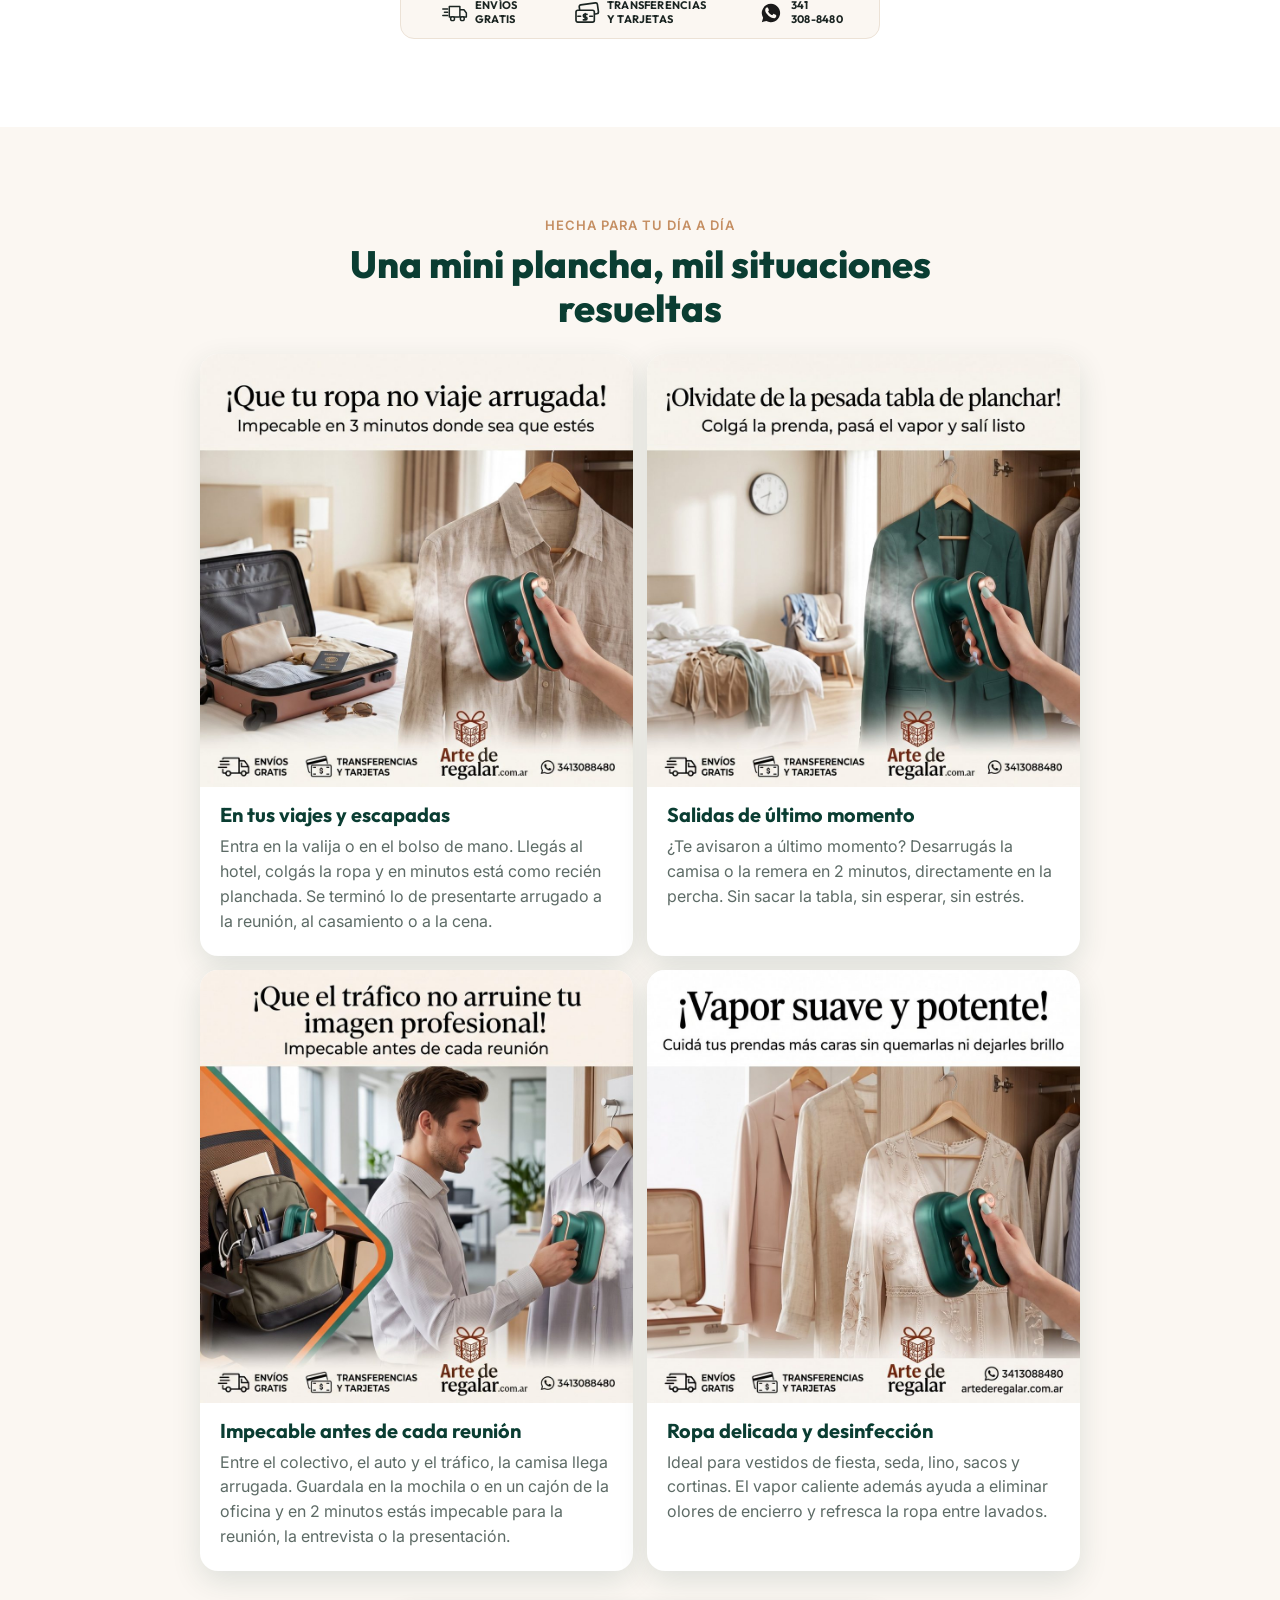
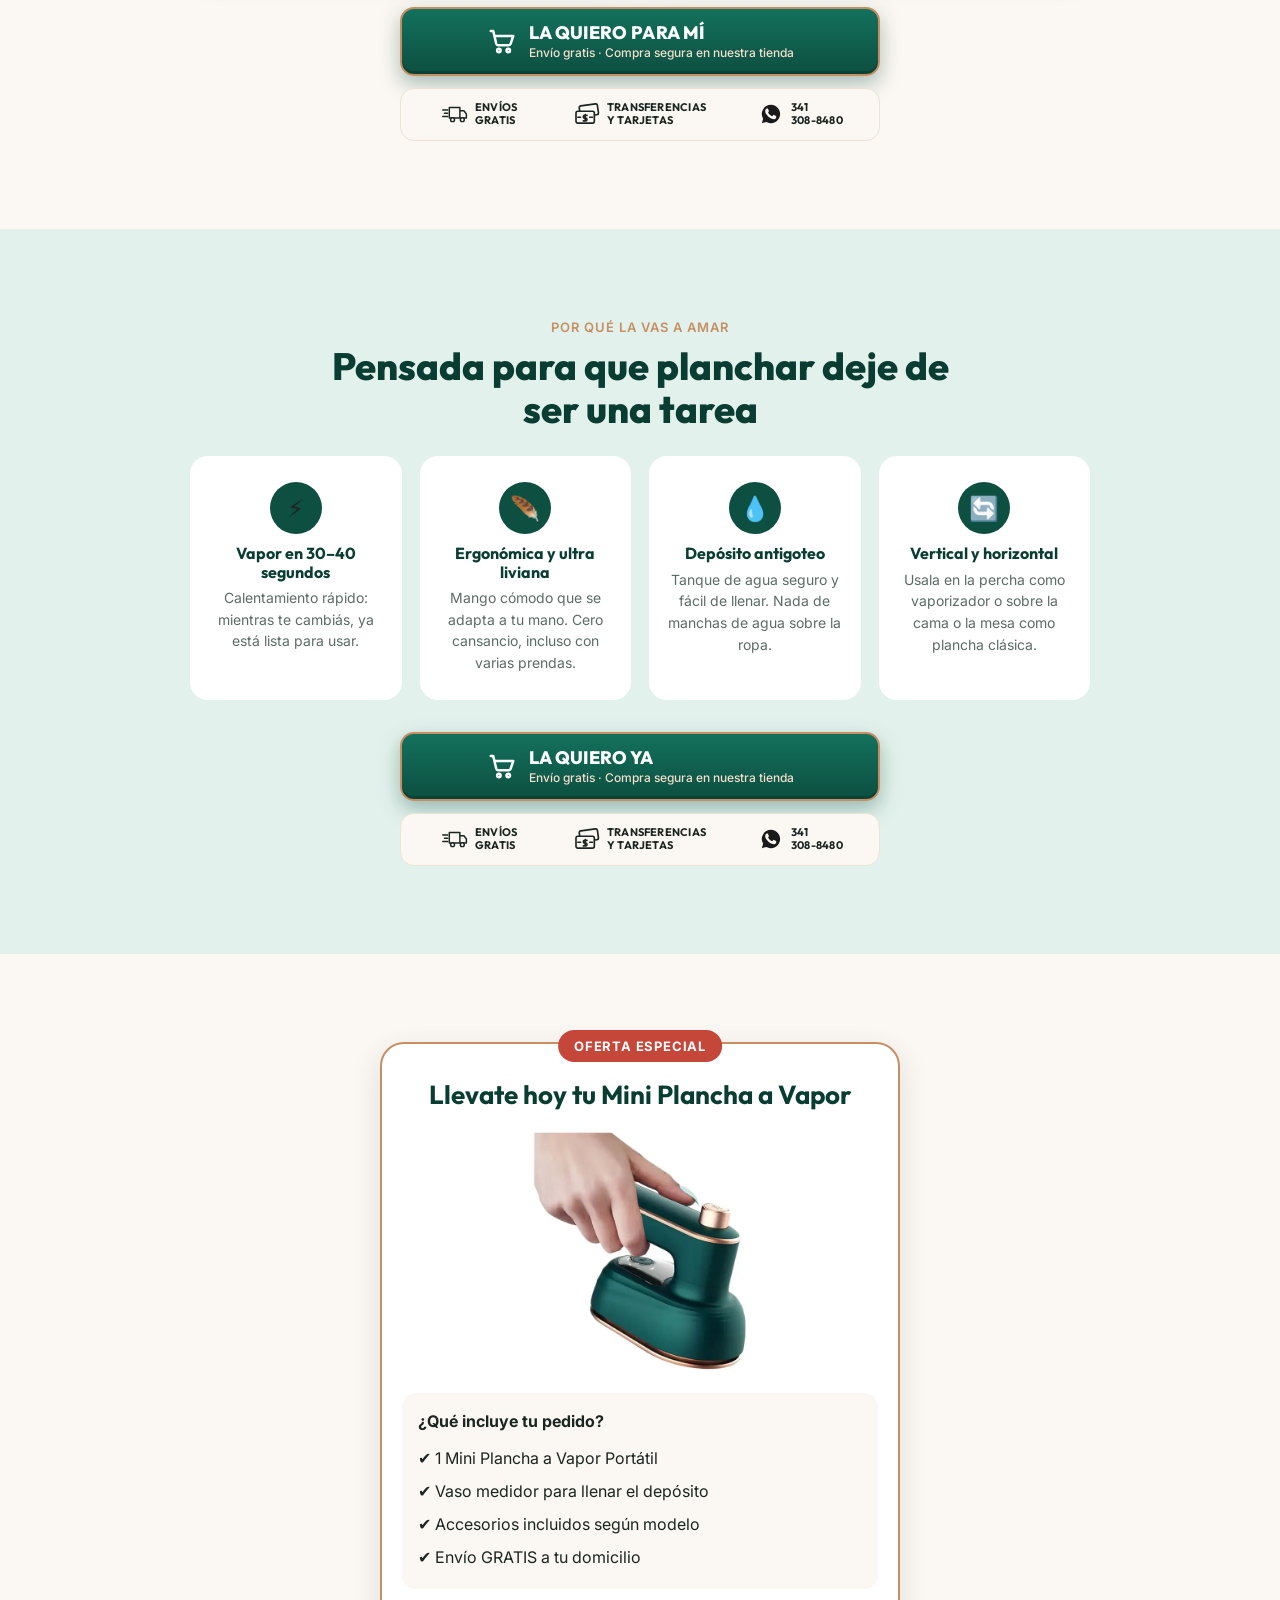
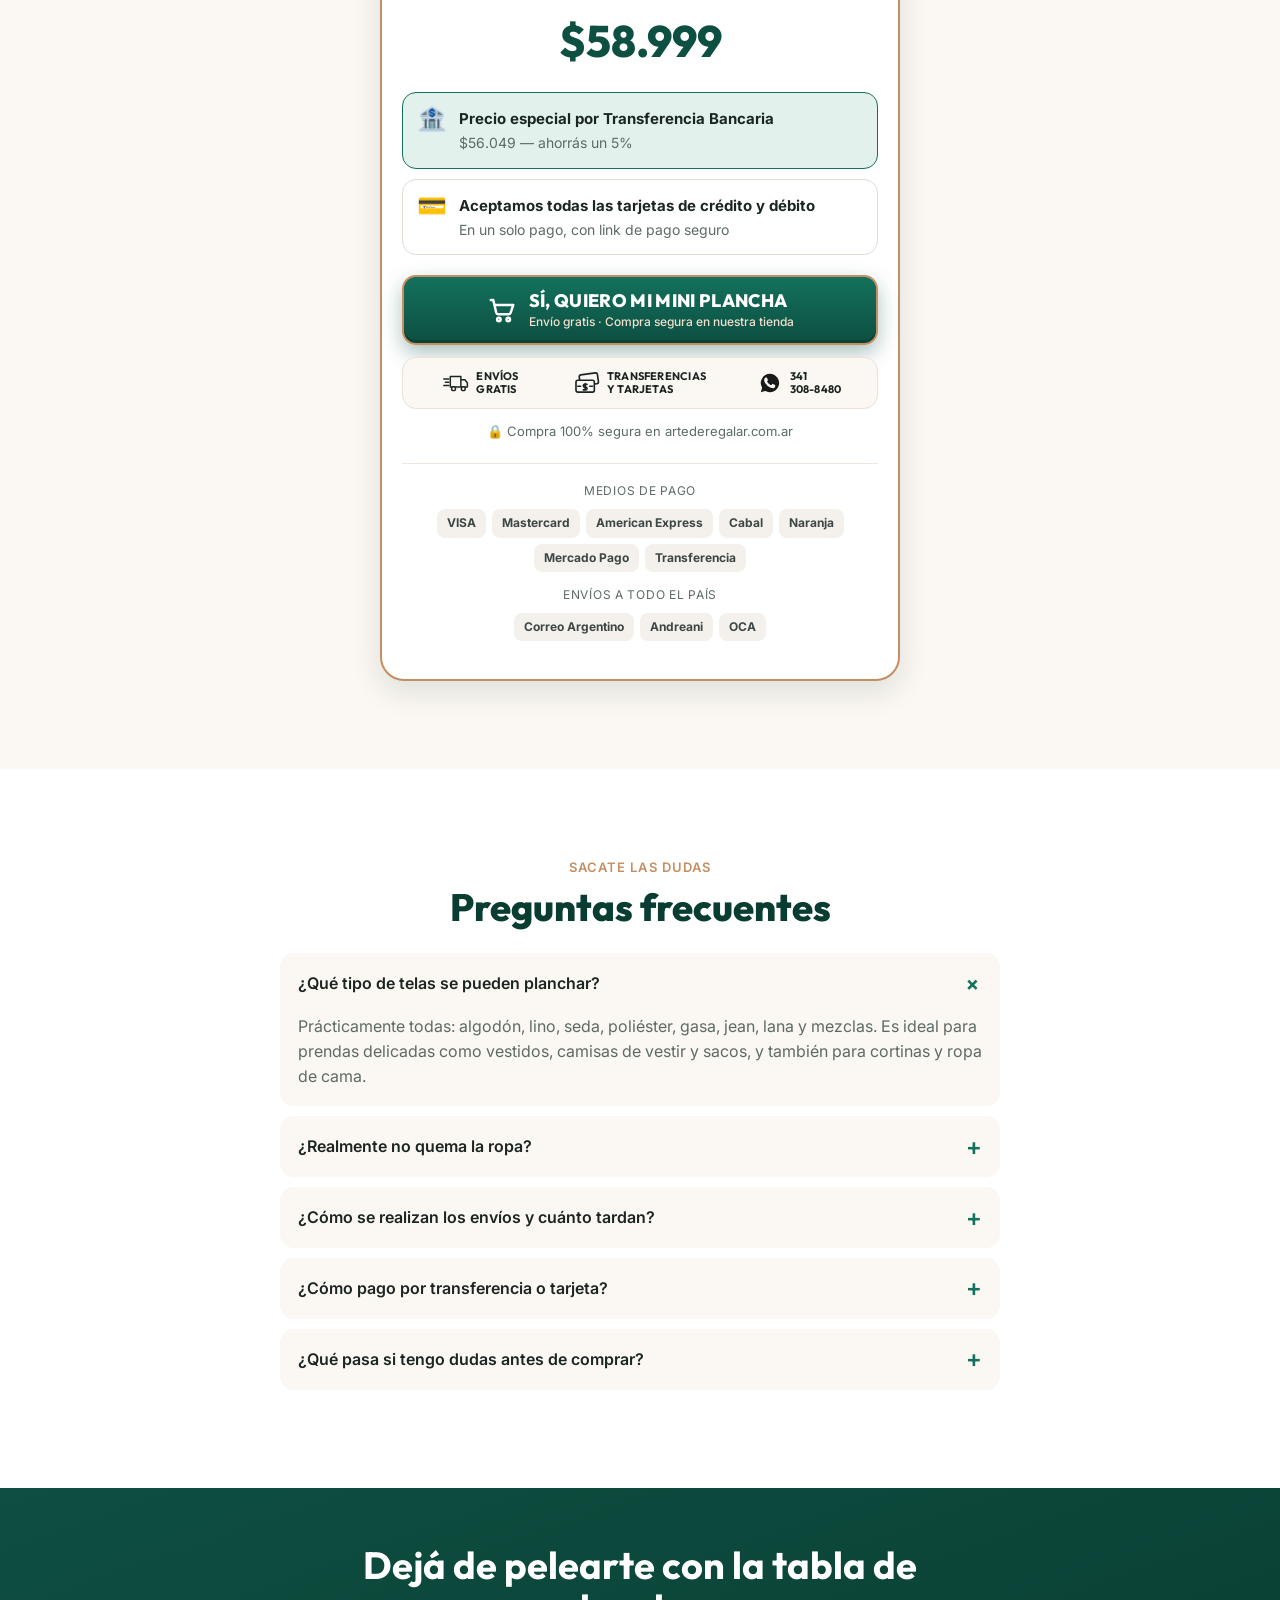
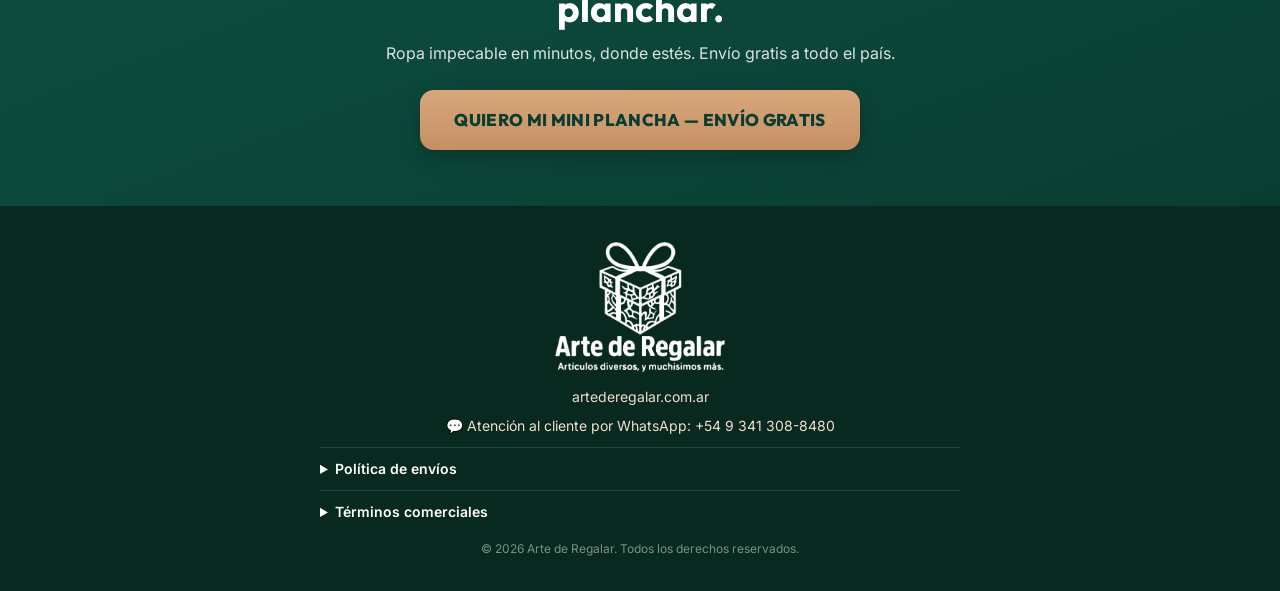
==== commit e472b15c: "Suma botones de compra después de la comparativa y las características Co-Authored-By: Claude Opus 5" ====
--- a/index.html
+++ b/index.html
@@ -126,6 +126,19 @@
       </ul>
     </article>
   </div>
+  <div class="section__cta">
+    <div class="buybox buybox--center">
+      <a class="btn btn--buy js-buy" href="#">
+        <svg viewBox="0 0 24 24" aria-hidden="true" fill="none" stroke="currentColor" stroke-width="2" stroke-linecap="round" stroke-linejoin="round"><path d="M3 4h2l2.4 10.2a1.5 1.5 0 0 0 1.5 1.1h8.6a1.5 1.5 0 0 0 1.4-1l2.1-6.3H6.2"/><circle cx="9.5" cy="19.5" r="1.4"/><circle cx="17" cy="19.5" r="1.4"/></svg>
+        <span>QUIERO DEJAR LA TABLA<small>Envío gratis · Compra segura en nuestra tienda</small></span>
+      </a>
+      <ul class="perks">
+        <li><svg viewBox="0 0 32 24" aria-hidden="true" fill="none" stroke="currentColor" stroke-width="1.8" stroke-linejoin="round"><path d="M9 4h13v13H9zM22 8h5l3 4v5h-8"/><circle cx="13" cy="19" r="2.4" fill="var(--cream)"/><circle cx="25" cy="19" r="2.4" fill="var(--cream)"/><path d="M1 7h6M3 11h4M1 15h6" stroke-linecap="round"/></svg><span>ENVÍOS<br>GRATIS</span></li>
+        <li><svg viewBox="0 0 28 24" aria-hidden="true" fill="none" stroke="currentColor" stroke-width="1.8" stroke-linejoin="round"><rect x="6" y="2" width="20" height="12" rx="2" transform="rotate(-8 16 8)"/><rect x="2" y="9" width="20" height="13" rx="2" fill="var(--cream)"/><path d="M12 12.5v7M14 13.5h-2.5a1.5 1.5 0 0 0 0 3h1a1.5 1.5 0 0 1 0 3H10" stroke-linecap="round"/><path d="M4 15.5h3M17 15.5h3" stroke-linecap="round"/></svg><span>TRANSFERENCIAS<br>Y TARJETAS</span></li>
+        <li><svg viewBox="0 0 24 24" aria-hidden="true"><path fill="currentColor" d="M12 2a10 10 0 0 0-8.6 15.1L2 22l5-1.3A10 10 0 1 0 12 2Zm5.8 14.2c-.2.7-1.4 1.3-2 1.4-.5.1-1.2.1-1.9-.1a17 17 0 0 1-1.8-.7 13.7 13.7 0 0 1-5.2-4.6c-.4-.5-1.2-1.7-1.2-3.2s.8-2.3 1.1-2.6c.3-.3.6-.4.8-.4h.6c.2 0 .4 0 .6.5l.9 2.1c.1.2.1.4 0 .5l-.3.5-.4.5c-.1.1-.3.3-.1.6.2.3.8 1.3 1.7 2.1 1.2 1 2.1 1.4 2.4 1.5.3.1.5.1.6-.1l.9-1.1c.2-.3.4-.2.6-.1l2 1c.3.1.5.2.5.3.1.2.1.8-.1 1.4Z"/></svg><span>341<br>308-8480</span></li>
+      </ul>
+    </div>
+  </div>
 </section>
 
 <!-- ============================================================
@@ -207,6 +220,19 @@
       <h4>Vertical y horizontal</h4>
       <p>Usala en la percha como vaporizador o sobre la cama o la mesa como plancha clásica.</p>
     </article>
+  </div>
+  <div class="section__cta">
+    <div class="buybox buybox--center">
+      <a class="btn btn--buy js-buy" href="#">
+        <svg viewBox="0 0 24 24" aria-hidden="true" fill="none" stroke="currentColor" stroke-width="2" stroke-linecap="round" stroke-linejoin="round"><path d="M3 4h2l2.4 10.2a1.5 1.5 0 0 0 1.5 1.1h8.6a1.5 1.5 0 0 0 1.4-1l2.1-6.3H6.2"/><circle cx="9.5" cy="19.5" r="1.4"/><circle cx="17" cy="19.5" r="1.4"/></svg>
+        <span>LA QUIERO YA<small>Envío gratis · Compra segura en nuestra tienda</small></span>
+      </a>
+      <ul class="perks">
+        <li><svg viewBox="0 0 32 24" aria-hidden="true" fill="none" stroke="currentColor" stroke-width="1.8" stroke-linejoin="round"><path d="M9 4h13v13H9zM22 8h5l3 4v5h-8"/><circle cx="13" cy="19" r="2.4" fill="var(--cream)"/><circle cx="25" cy="19" r="2.4" fill="var(--cream)"/><path d="M1 7h6M3 11h4M1 15h6" stroke-linecap="round"/></svg><span>ENVÍOS<br>GRATIS</span></li>
+        <li><svg viewBox="0 0 28 24" aria-hidden="true" fill="none" stroke="currentColor" stroke-width="1.8" stroke-linejoin="round"><rect x="6" y="2" width="20" height="12" rx="2" transform="rotate(-8 16 8)"/><rect x="2" y="9" width="20" height="13" rx="2" fill="var(--cream)"/><path d="M12 12.5v7M14 13.5h-2.5a1.5 1.5 0 0 0 0 3h1a1.5 1.5 0 0 1 0 3H10" stroke-linecap="round"/><path d="M4 15.5h3M17 15.5h3" stroke-linecap="round"/></svg><span>TRANSFERENCIAS<br>Y TARJETAS</span></li>
+        <li><svg viewBox="0 0 24 24" aria-hidden="true"><path fill="currentColor" d="M12 2a10 10 0 0 0-8.6 15.1L2 22l5-1.3A10 10 0 1 0 12 2Zm5.8 14.2c-.2.7-1.4 1.3-2 1.4-.5.1-1.2.1-1.9-.1a17 17 0 0 1-1.8-.7 13.7 13.7 0 0 1-5.2-4.6c-.4-.5-1.2-1.7-1.2-3.2s.8-2.3 1.1-2.6c.3-.3.6-.4.8-.4h.6c.2 0 .4 0 .6.5l.9 2.1c.1.2.1.4 0 .5l-.3.5-.4.5c-.1.1-.3.3-.1.6.2.3.8 1.3 1.7 2.1 1.2 1 2.1 1.4 2.4 1.5.3.1.5.1.6-.1l.9-1.1c.2-.3.4-.2.6-.1l2 1c.3.1.5.2.5.3.1.2.1.8-.1 1.4Z"/></svg><span>341<br>308-8480</span></li>
+      </ul>
+    </div>
   </div>
 </section>
 
--- a/styles.css
+++ b/styles.css
@@ -274,6 +274,8 @@
 .perks li:last-child svg { color: #1a1a1a; }
 .perks span { font-family: var(--font-head); font-weight: 700; font-size: 11px; line-height: 1.2; letter-spacing: .02em; }
 
+.section__cta { margin-top: 32px; }
+
 /* ---------- Dolor vs Solución ---------- */
 .vs { background: var(--white); }
 .vs__grid { display: grid; gap: 16px; max-width: 900px; margin: 0 auto; }
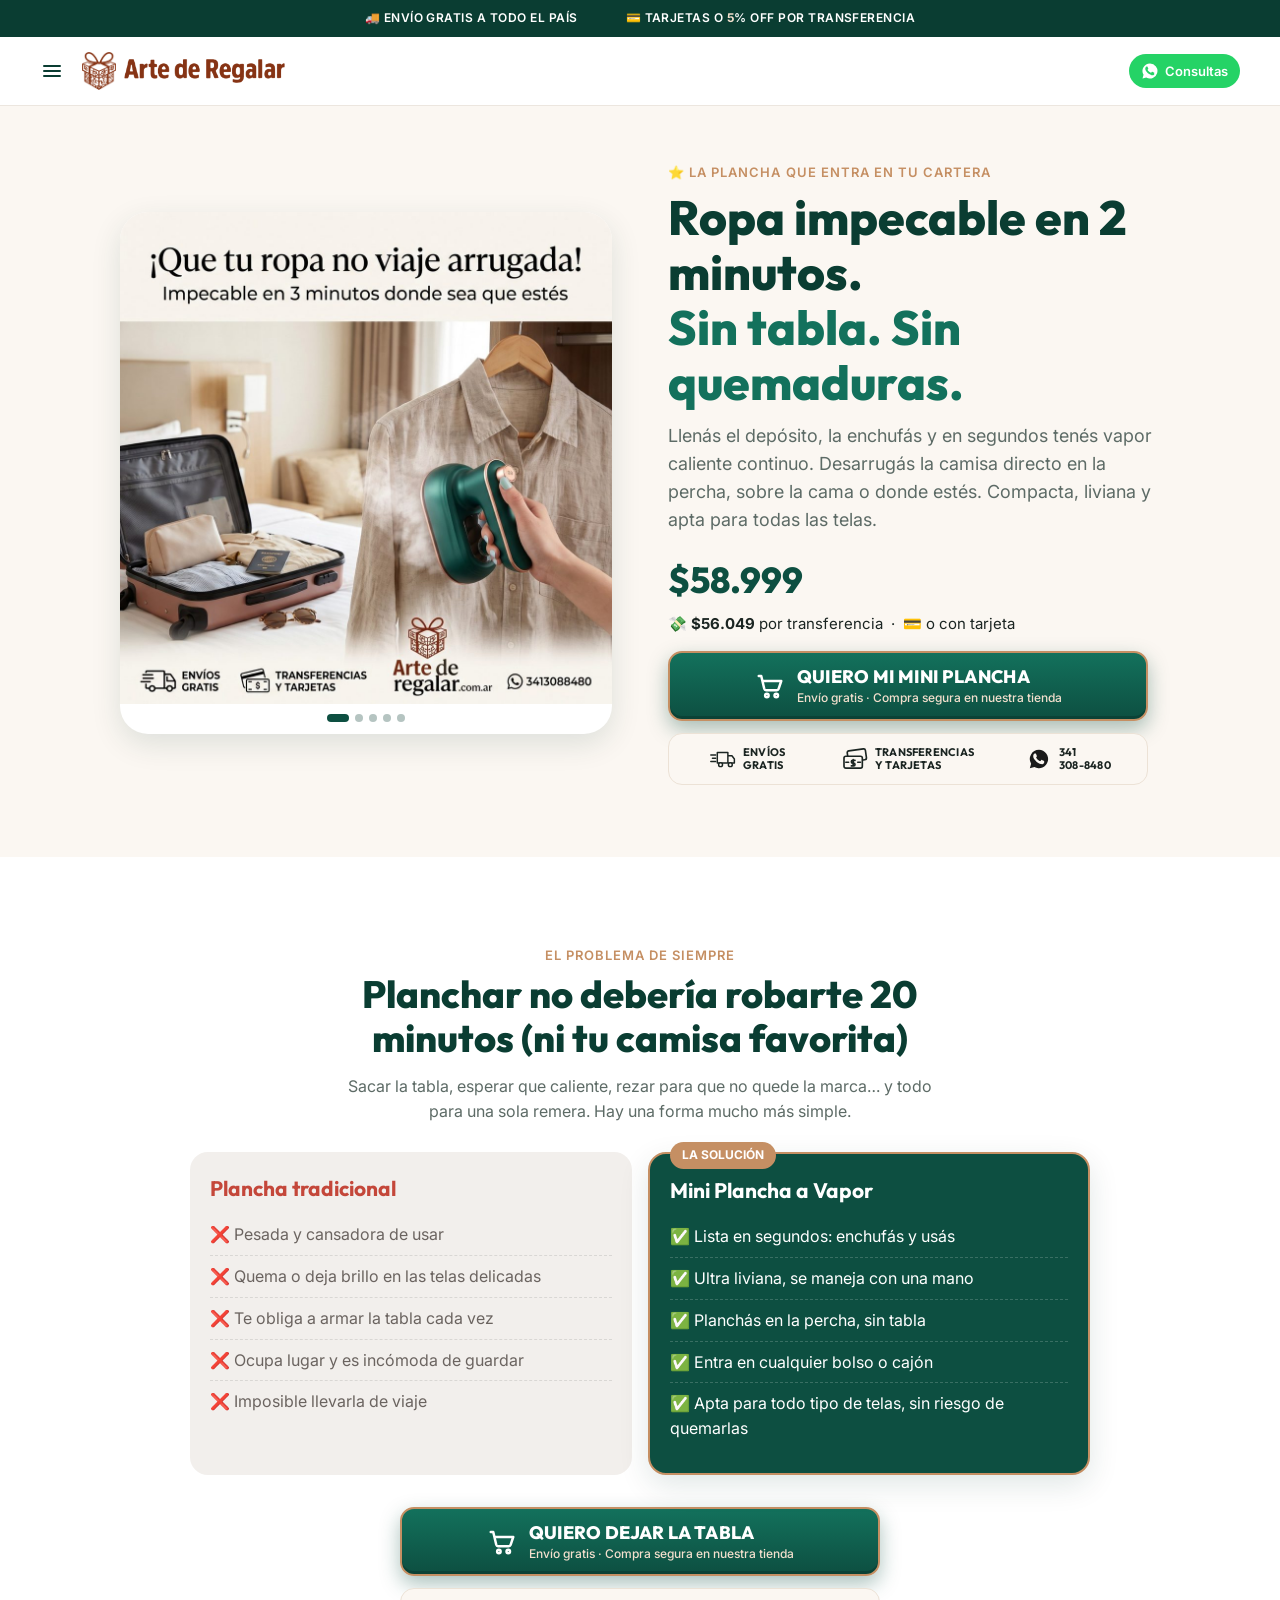
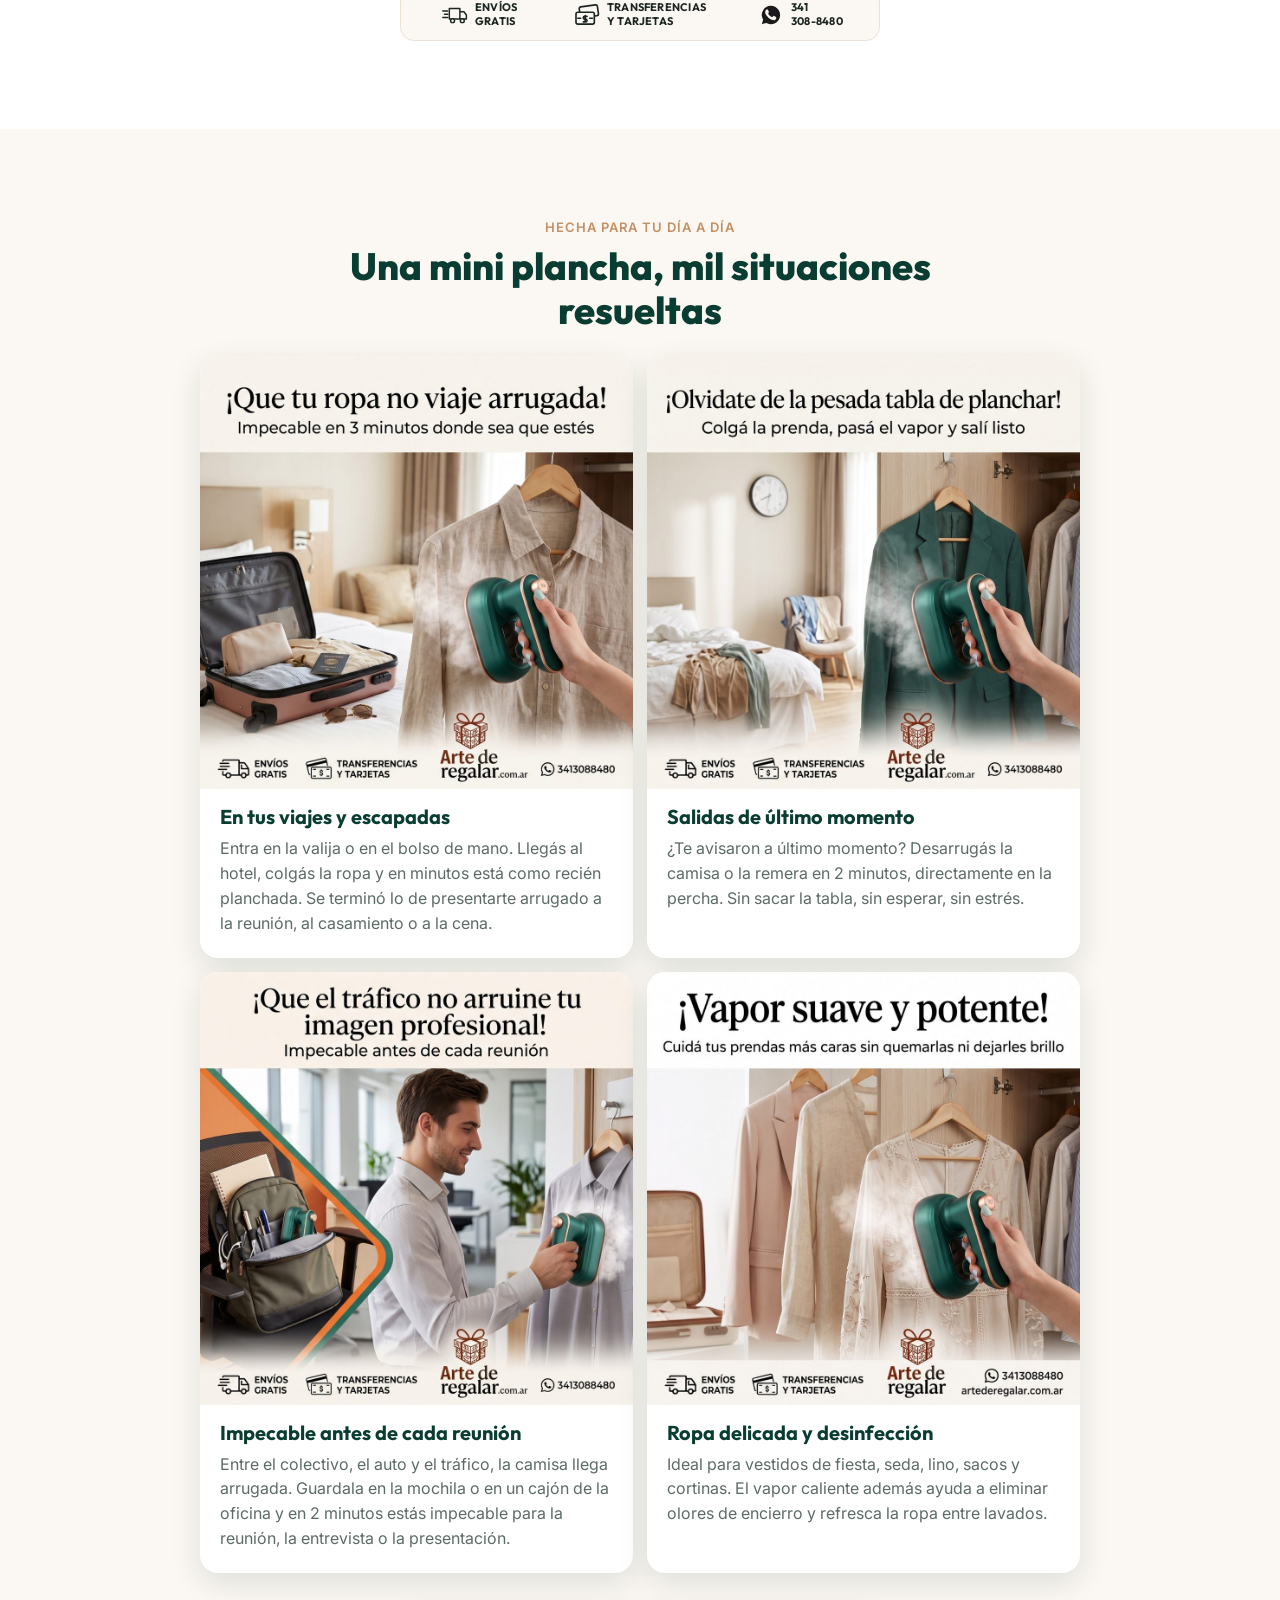
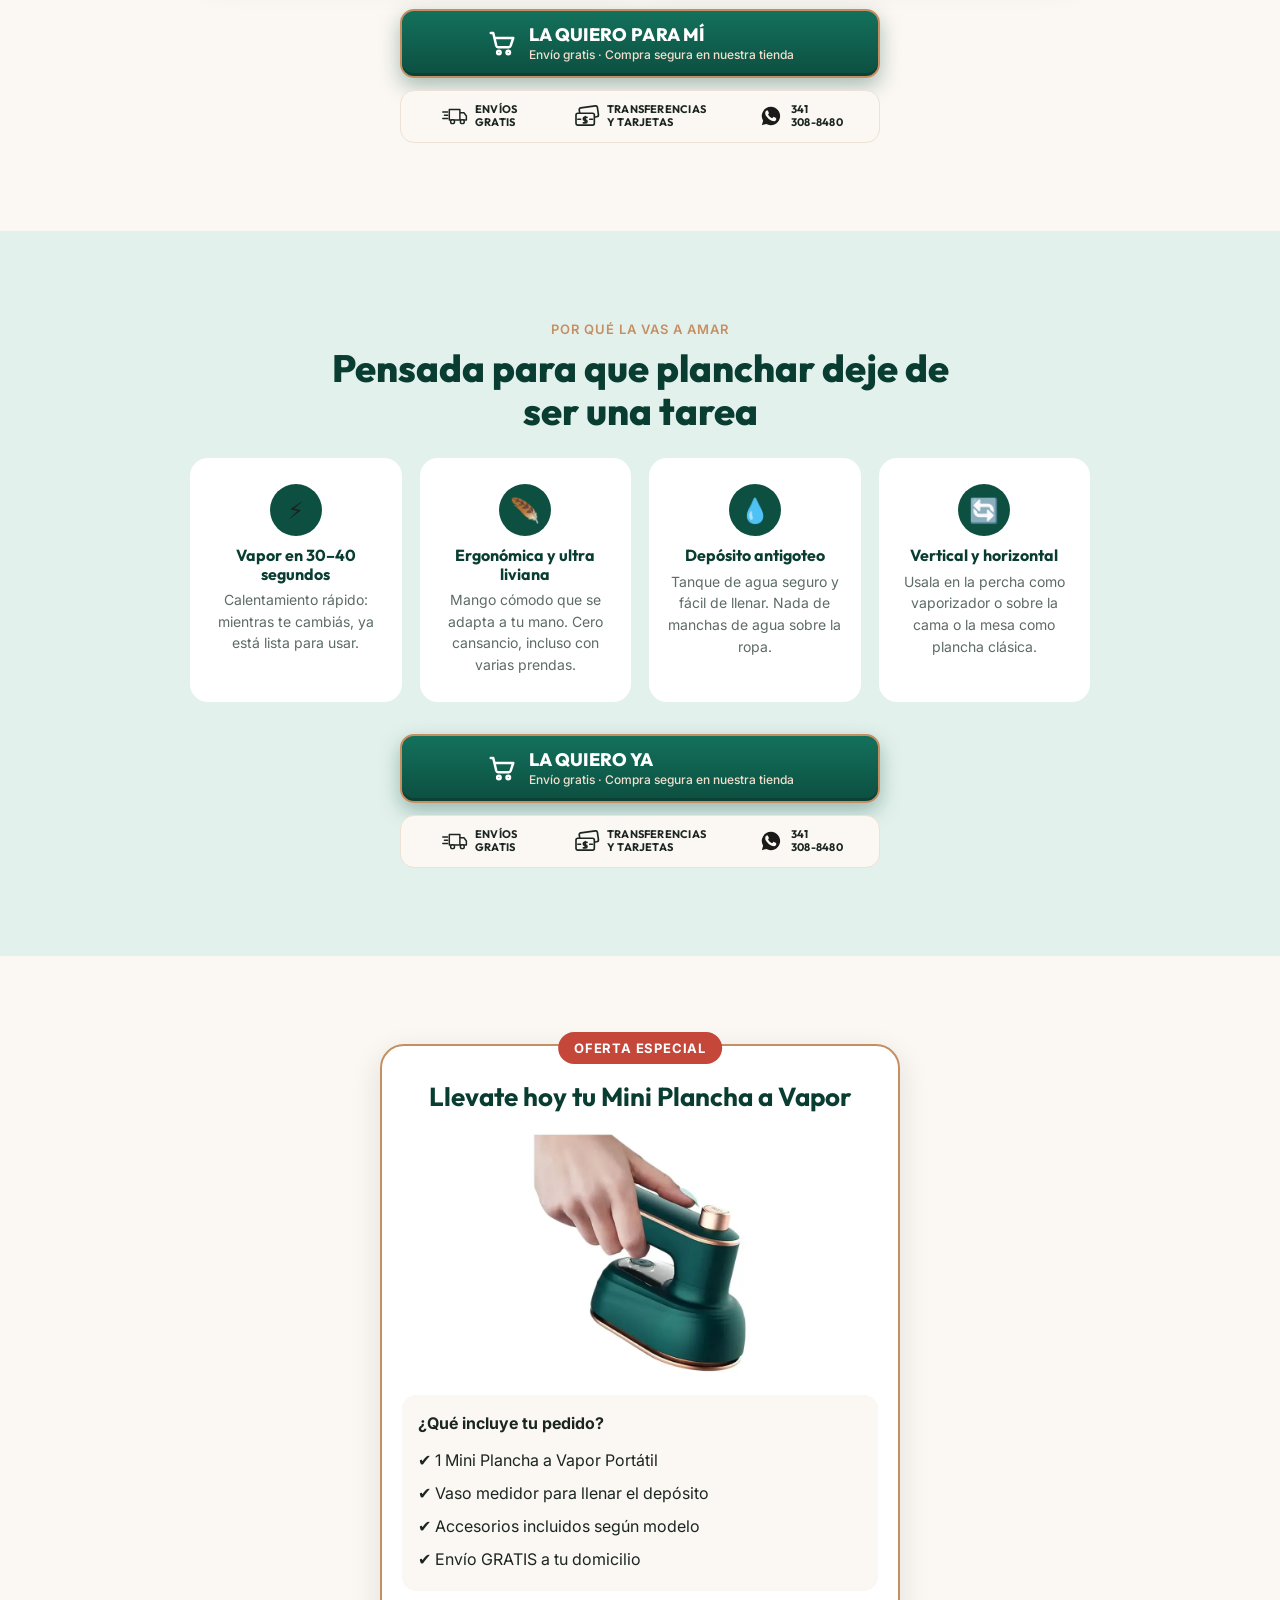
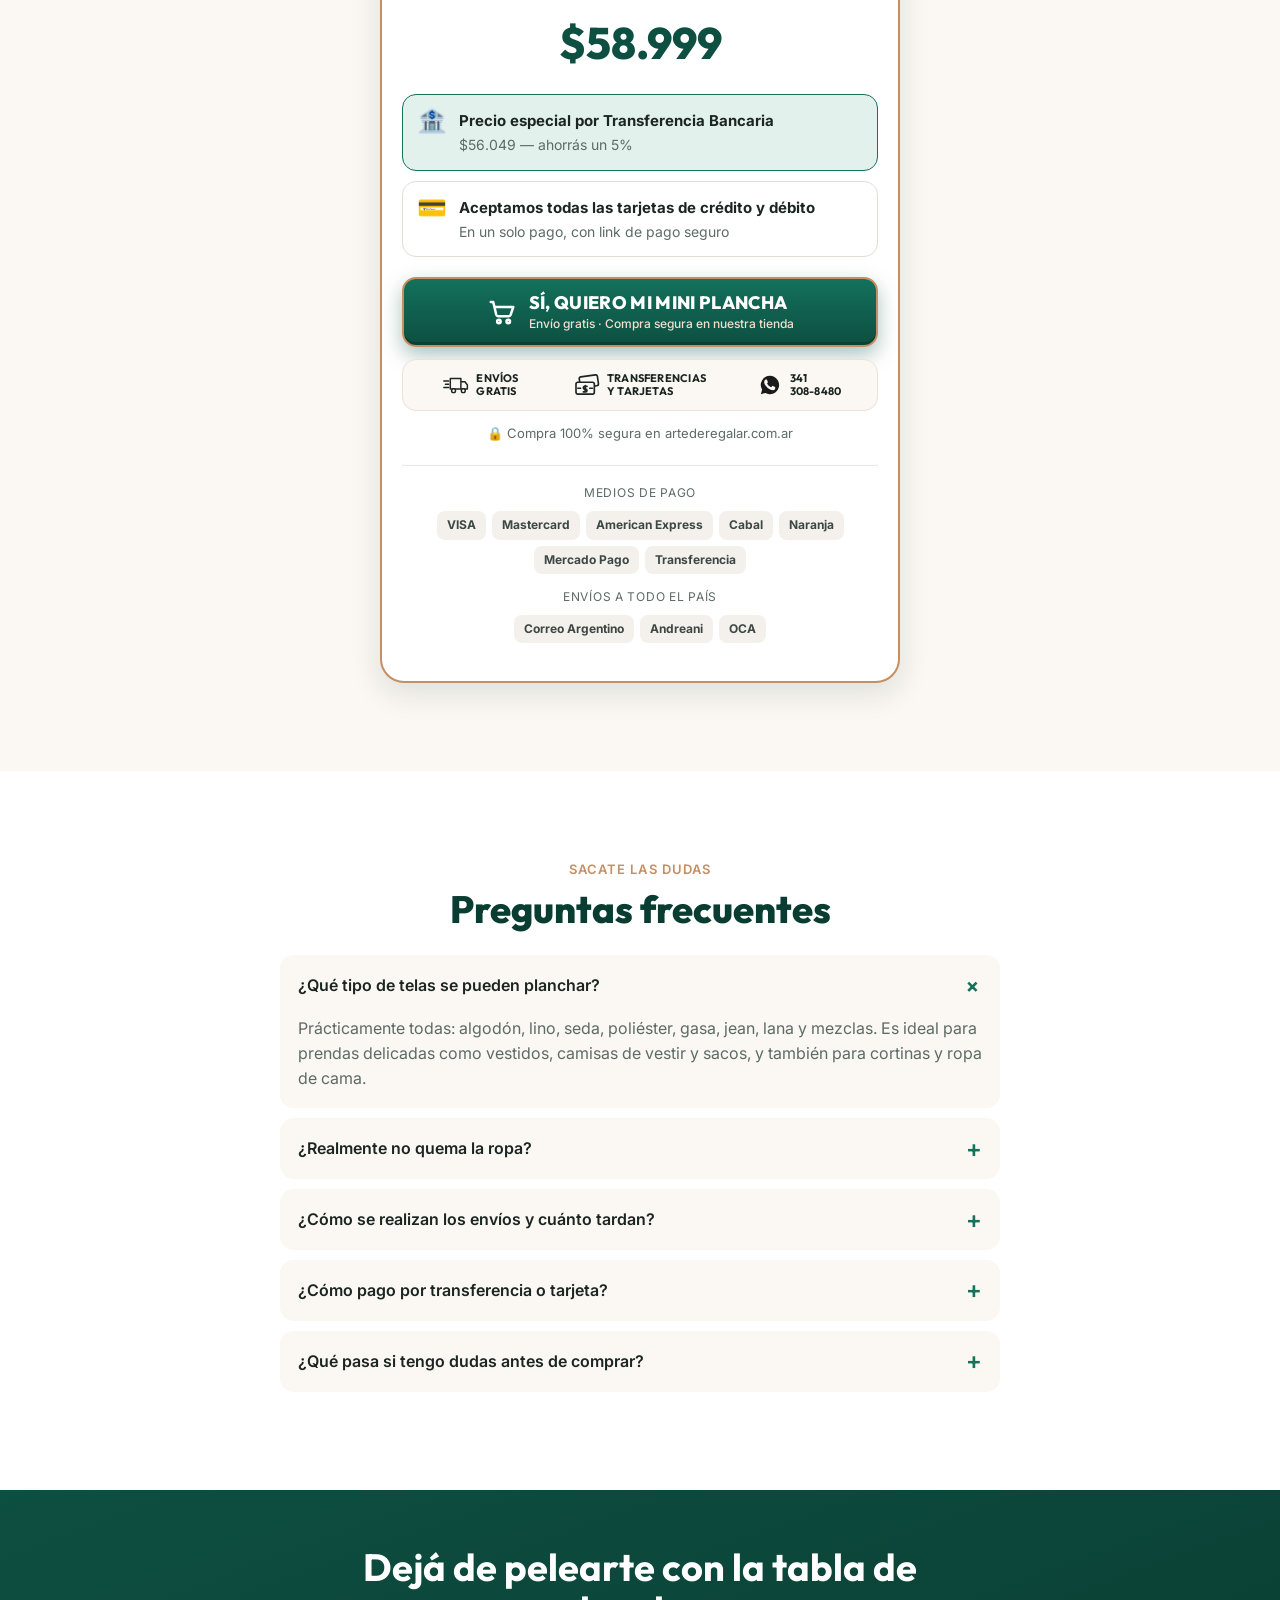
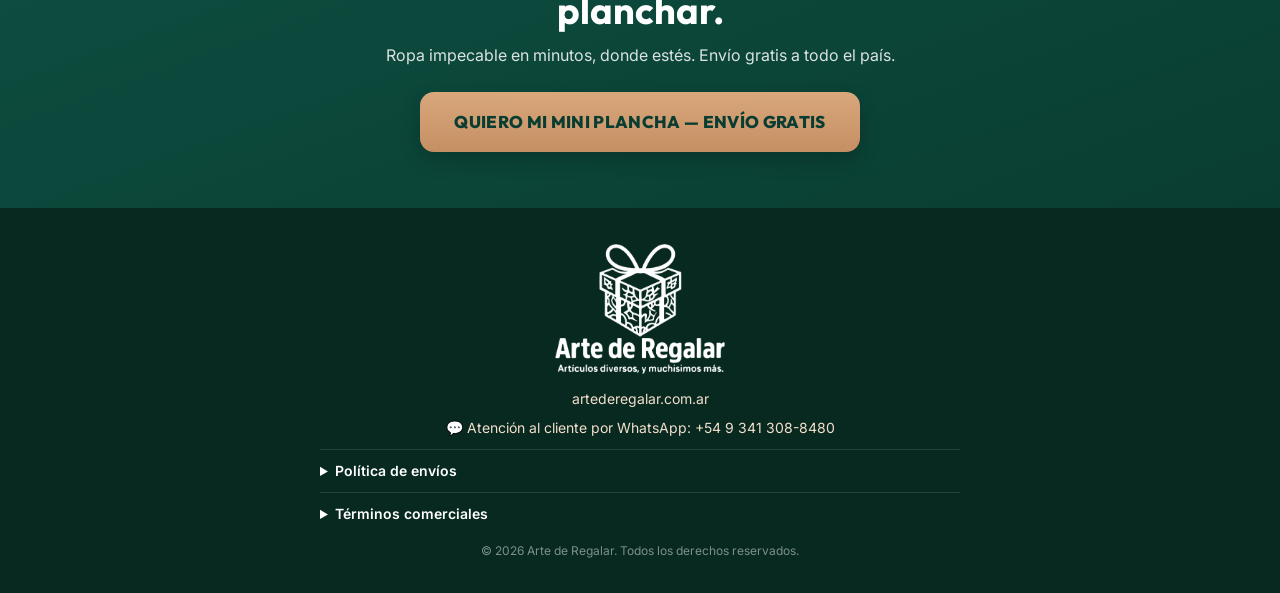
==== commit cfe81b4c: "Suma menú lateral desplegable y encabezado fijo Co-Authored-By: Claude Opus 5.5 <noreply@anthropic.c" ====
--- a/index.html
+++ b/index.html
@@ -15,7 +15,7 @@
   <link href="https://fonts.googleapis.com/css2?family=Outfit:wght@500;700;800&family=Inter:wght@400;500;600&display=swap" rel="stylesheet">
   <link rel="stylesheet" href="styles.css">
 </head>
-<body>
+<body id="top">
 
 <!-- ============================================================
   1. TOP BAR
@@ -32,6 +32,9 @@
 </div>
 
 <header class="nav">
+  <button class="nav__menu" type="button" aria-label="Abrir menú" aria-expanded="false" aria-controls="menu">
+    <svg viewBox="0 0 24 24" width="24" height="24" aria-hidden="true" fill="none" stroke="currentColor" stroke-width="2" stroke-linecap="round"><path d="M4 7h16M4 12h16M4 17h16"/></svg>
+  </button>
   <a class="nav__brand" href="https://artederegalar.com.ar" aria-label="Arte de Regalar">
     <img src="assets/logo-regalo.png" alt="" width="142" height="160">
     <img src="assets/logo-texto.png" alt="Arte de Regalar" width="539" height="80">
@@ -42,6 +45,35 @@
   </a>
 </header>
 
+<!-- Menú lateral desplegable (estilo tiendas Emidica) -->
+<div class="drawer" id="menu" aria-hidden="true">
+  <div class="drawer__overlay" data-close></div>
+  <nav class="drawer__panel" aria-label="Menú">
+    <div class="drawer__head">
+      <img src="assets/logo.png" alt="Arte de Regalar" width="473" height="360">
+      <button class="drawer__close" type="button" aria-label="Cerrar menú" data-close>
+        <svg viewBox="0 0 24 24" width="24" height="24" aria-hidden="true" fill="none" stroke="currentColor" stroke-width="2" stroke-linecap="round"><path d="M6 6l12 12M18 6L6 18"/></svg>
+      </button>
+    </div>
+    <p class="drawer__label">Mini Plancha a Vapor</p>
+    <ul class="drawer__links">
+      <li><a href="#top" data-close>Inicio</a></li>
+      <li><a href="#comparativa" data-close>¿Por qué elegirla?</a></li>
+      <li><a href="#usos" data-close>Usos</a></li>
+      <li><a href="#caracteristicas" data-close>Características</a></li>
+      <li><a href="#oferta" data-close>Precio y formas de pago</a></li>
+      <li><a href="#preguntas" data-close>Preguntas frecuentes</a></li>
+    </ul>
+    <p class="drawer__label">Arte de Regalar</p>
+    <ul class="drawer__links">
+      <li><a href="https://artederegalar.com.ar">Ver toda la tienda</a></li>
+      <li><a href="https://wa.me/5493413088480" target="_blank" rel="noopener">Contacto por WhatsApp</a></li>
+    </ul>
+    <a class="btn btn--primary drawer__buy js-buy" href="#">COMPRAR MINI PLANCHA</a>
+    <p class="drawer__foot">🚚 Envío gratis a todo el país</p>
+  </nav>
+</div>
+
 <main>
 
 <!-- ============================================================
@@ -98,7 +130,7 @@
   sugerida izquierda: tabla de planchar desordenada; derecha: mano
   sosteniendo la mini plancha frente a una camisa en percha.
 ============================================================= -->
-<section class="section vs">
+<section class="section vs" id="comparativa">
   <p class="eyebrow center">El problema de siempre</p>
   <h3 class="section__title">Planchar no debería robarte 20 minutos (ni tu camisa favorita)</h3>
   <p class="section__lead">Sacar la tabla, esperar que caliente, rezar para que no quede la marca… y todo para una sola remera. Hay una forma mucho más simple.</p>
@@ -149,7 +181,7 @@
   2) persona apurada desarrugando camisa en percha; 3) vestido de
   fiesta / cortina de lino recibiendo vapor.
 ============================================================= -->
-<section class="section uses">
+<section class="section uses" id="usos">
   <p class="eyebrow center">Hecha para tu día a día</p>
   <h3 class="section__title">Una mini plancha, mil situaciones resueltas</h3>
 
@@ -195,7 +227,7 @@
   circular verde. En mobile: imagen arriba y grilla 2x2.
   GIF sugerido: giro de la plancha de vertical a horizontal.
 ============================================================= -->
-<section class="section features">
+<section class="section features" id="caracteristicas">
   <p class="eyebrow center">Por qué la vas a amar</p>
   <h3 class="section__title">Pensada para que planchar deje de ser una tarea</h3>
 
@@ -314,7 +346,7 @@
   Visual: acordeón limpio, una pregunta abierta a la vez. Al final,
   caja verde con botón de WhatsApp.
 ============================================================= -->
-<section class="section faq">
+<section class="section faq" id="preguntas">
   <p class="eyebrow center">Sacate las dudas</p>
   <h3 class="section__title">Preguntas frecuentes</h3>
 
--- a/styles.css
+++ b/styles.css
@@ -56,14 +56,17 @@
 
 /* ---------- Nav ---------- */
 .nav {
+  position: sticky;
+  top: 0;
+  z-index: 40;
   display: flex;
   align-items: center;
-  justify-content: space-between;
-  padding: 12px 16px;
+  gap: 10px;
+  padding: 10px 16px;
   background: var(--white);
   border-bottom: 1px solid #ece6df;
 }
-.nav__brand { display: flex; align-items: center; gap: 8px; text-decoration: none; }
+.nav__brand { margin-right: auto; display: flex; align-items: center; gap: 8px; text-decoration: none; }
 .nav__brand img:first-child { height: 38px; width: auto; }
 .nav__brand img:last-child { height: 24px; width: auto; }
 .nav__wa {
@@ -77,6 +80,96 @@
   font-size: 13px;
   font-weight: 600;
   text-decoration: none;
+}
+
+.nav__menu {
+  display: grid;
+  place-items: center;
+  width: 40px;
+  height: 40px;
+  margin-left: -8px;
+  padding: 0;
+  border: 0;
+  border-radius: 10px;
+  background: transparent;
+  color: var(--green-900);
+  cursor: pointer;
+}
+.nav__menu:hover { background: var(--green-100); }
+@media (max-width: 420px) {
+  .nav__wa { padding: 9px; }
+  .nav__wa span { display: none; }
+  .nav__brand img:last-child { height: 21px; }
+  .nav__brand img:first-child { height: 34px; }
+}
+
+/* ---------- Menú lateral ---------- */
+.drawer { position: fixed; inset: 0; z-index: 100; visibility: hidden; }
+.drawer.is-open { visibility: visible; }
+.drawer__overlay {
+  position: absolute;
+  inset: 0;
+  background: rgba(7, 41, 31, .55);
+  opacity: 0;
+  transition: opacity .25s ease;
+}
+.drawer__panel {
+  position: absolute;
+  top: 0;
+  bottom: 0;
+  left: 0;
+  width: min(84vw, 340px);
+  display: flex;
+  flex-direction: column;
+  padding: 16px 20px 24px;
+  background: var(--white);
+  box-shadow: 8px 0 30px rgba(0,0,0,.2);
+  overflow-y: auto;
+  transform: translateX(-100%);
+  transition: transform .28s ease;
+}
+.drawer.is-open .drawer__overlay { opacity: 1; }
+.drawer.is-open .drawer__panel { transform: none; }
+.drawer__head { display: flex; align-items: flex-start; justify-content: space-between; margin-bottom: 8px; }
+.drawer__head img { width: 120px; height: auto; }
+.drawer__close {
+  display: grid;
+  place-items: center;
+  width: 40px;
+  height: 40px;
+  padding: 0;
+  border: 0;
+  border-radius: 10px;
+  background: var(--cream);
+  color: var(--ink);
+  cursor: pointer;
+}
+.drawer__label {
+  margin: 18px 0 6px;
+  font-size: 12px;
+  font-weight: 700;
+  letter-spacing: .08em;
+  text-transform: uppercase;
+  color: var(--gold);
+}
+.drawer__links a {
+  display: flex;
+  align-items: center;
+  justify-content: space-between;
+  padding: 13px 2px;
+  border-bottom: 1px solid #eee7df;
+  font-weight: 600;
+  color: var(--ink);
+  text-decoration: none;
+}
+.drawer__links a::after { content: "›"; font-size: 22px; line-height: 1; color: var(--muted); }
+.drawer__links a:hover { color: var(--green-600); }
+.drawer__buy { margin-top: 24px; }
+.drawer__foot { margin: 10px 0 0; text-align: center; font-size: 13px; color: var(--muted); }
+body.menu-open { overflow: hidden; }
+section[id] { scroll-margin-top: 70px; }
+@media (prefers-reduced-motion: reduce) {
+  .drawer__panel, .drawer__overlay { transition: none; }
 }
 
 /* ---------- Botones ---------- */
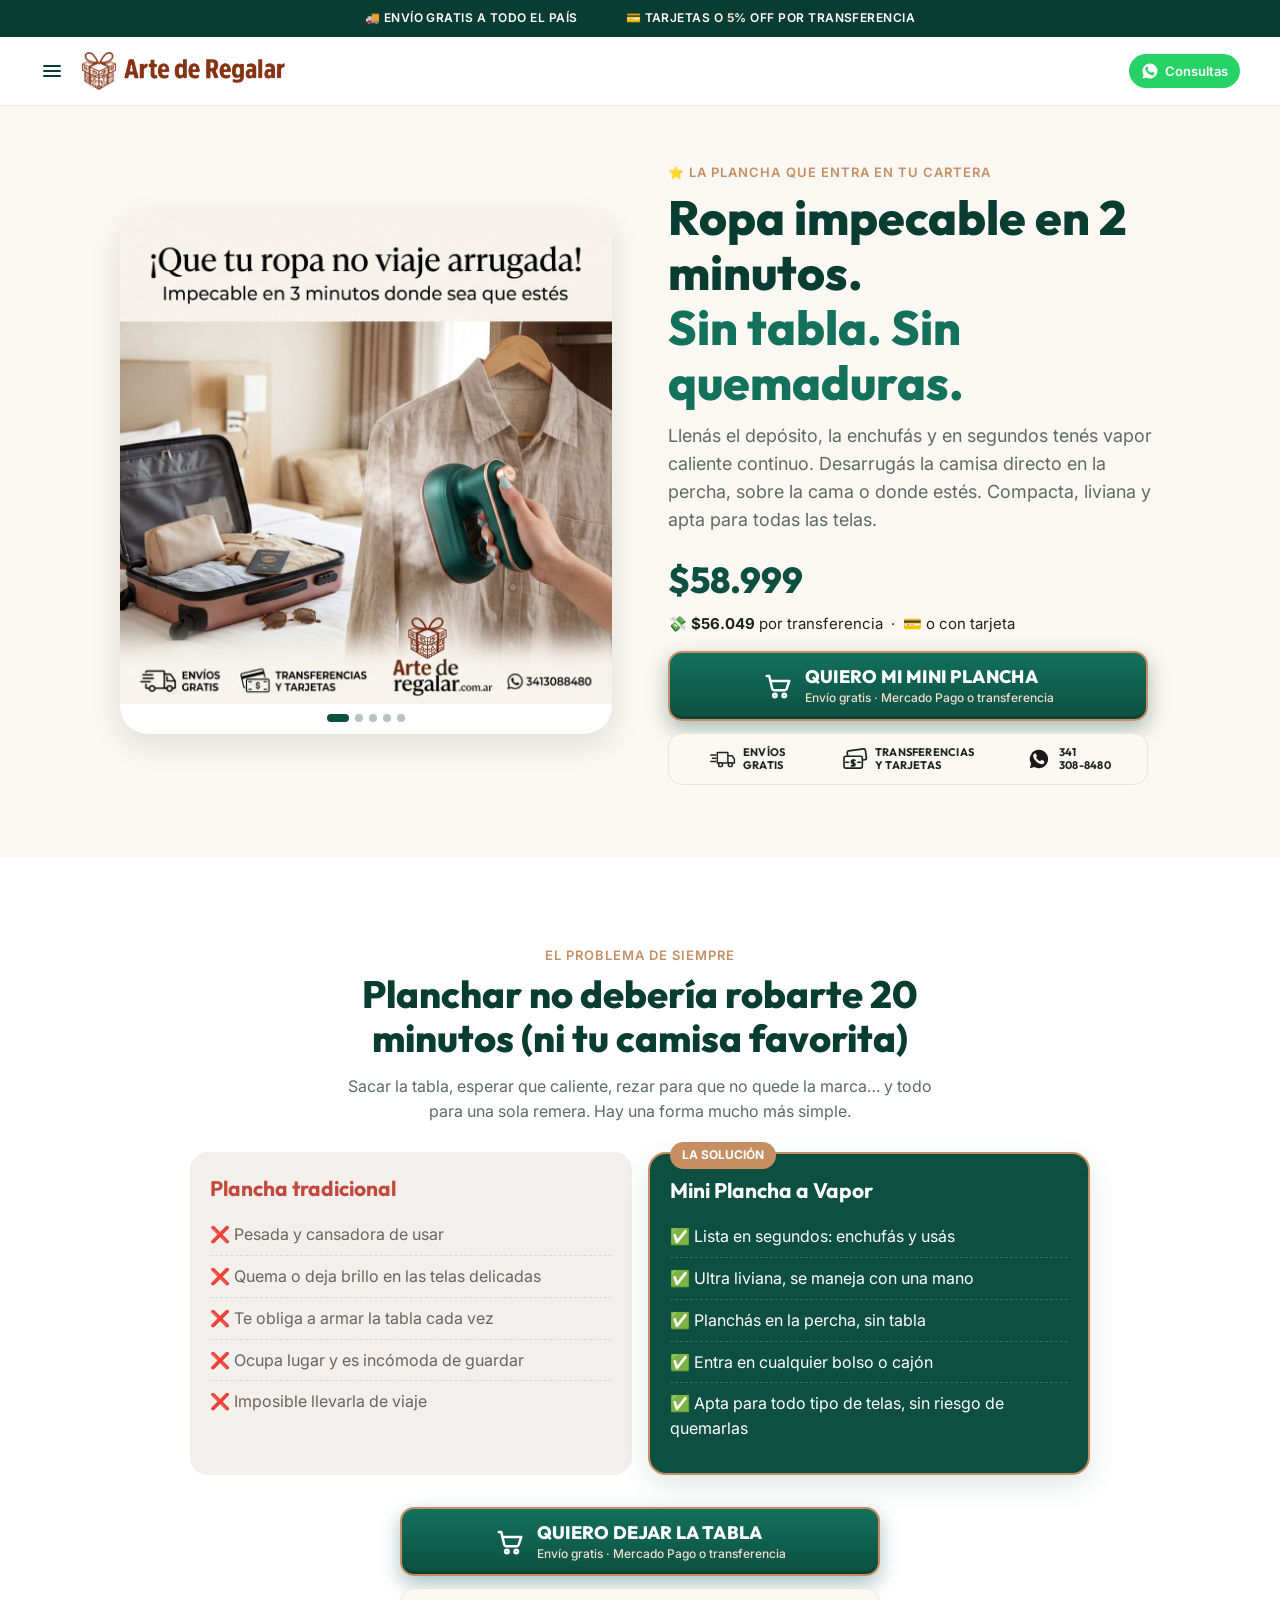
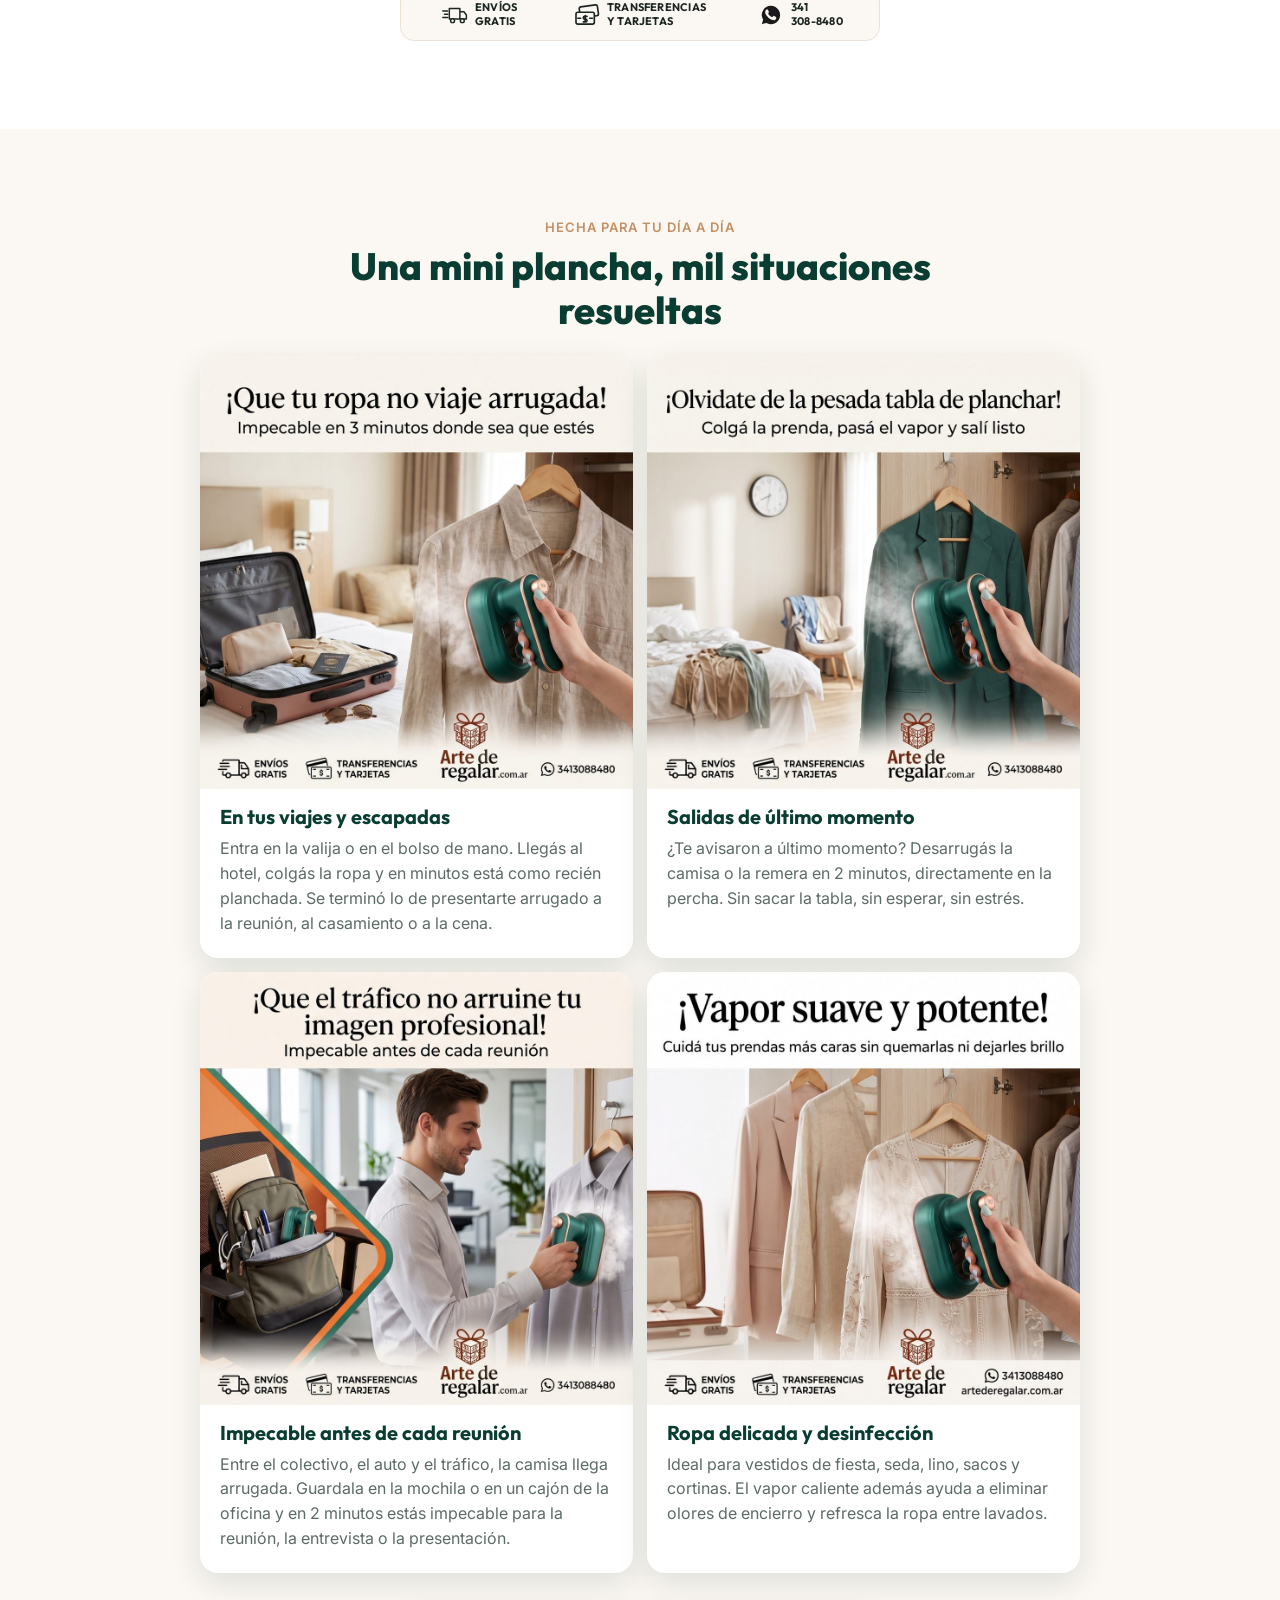
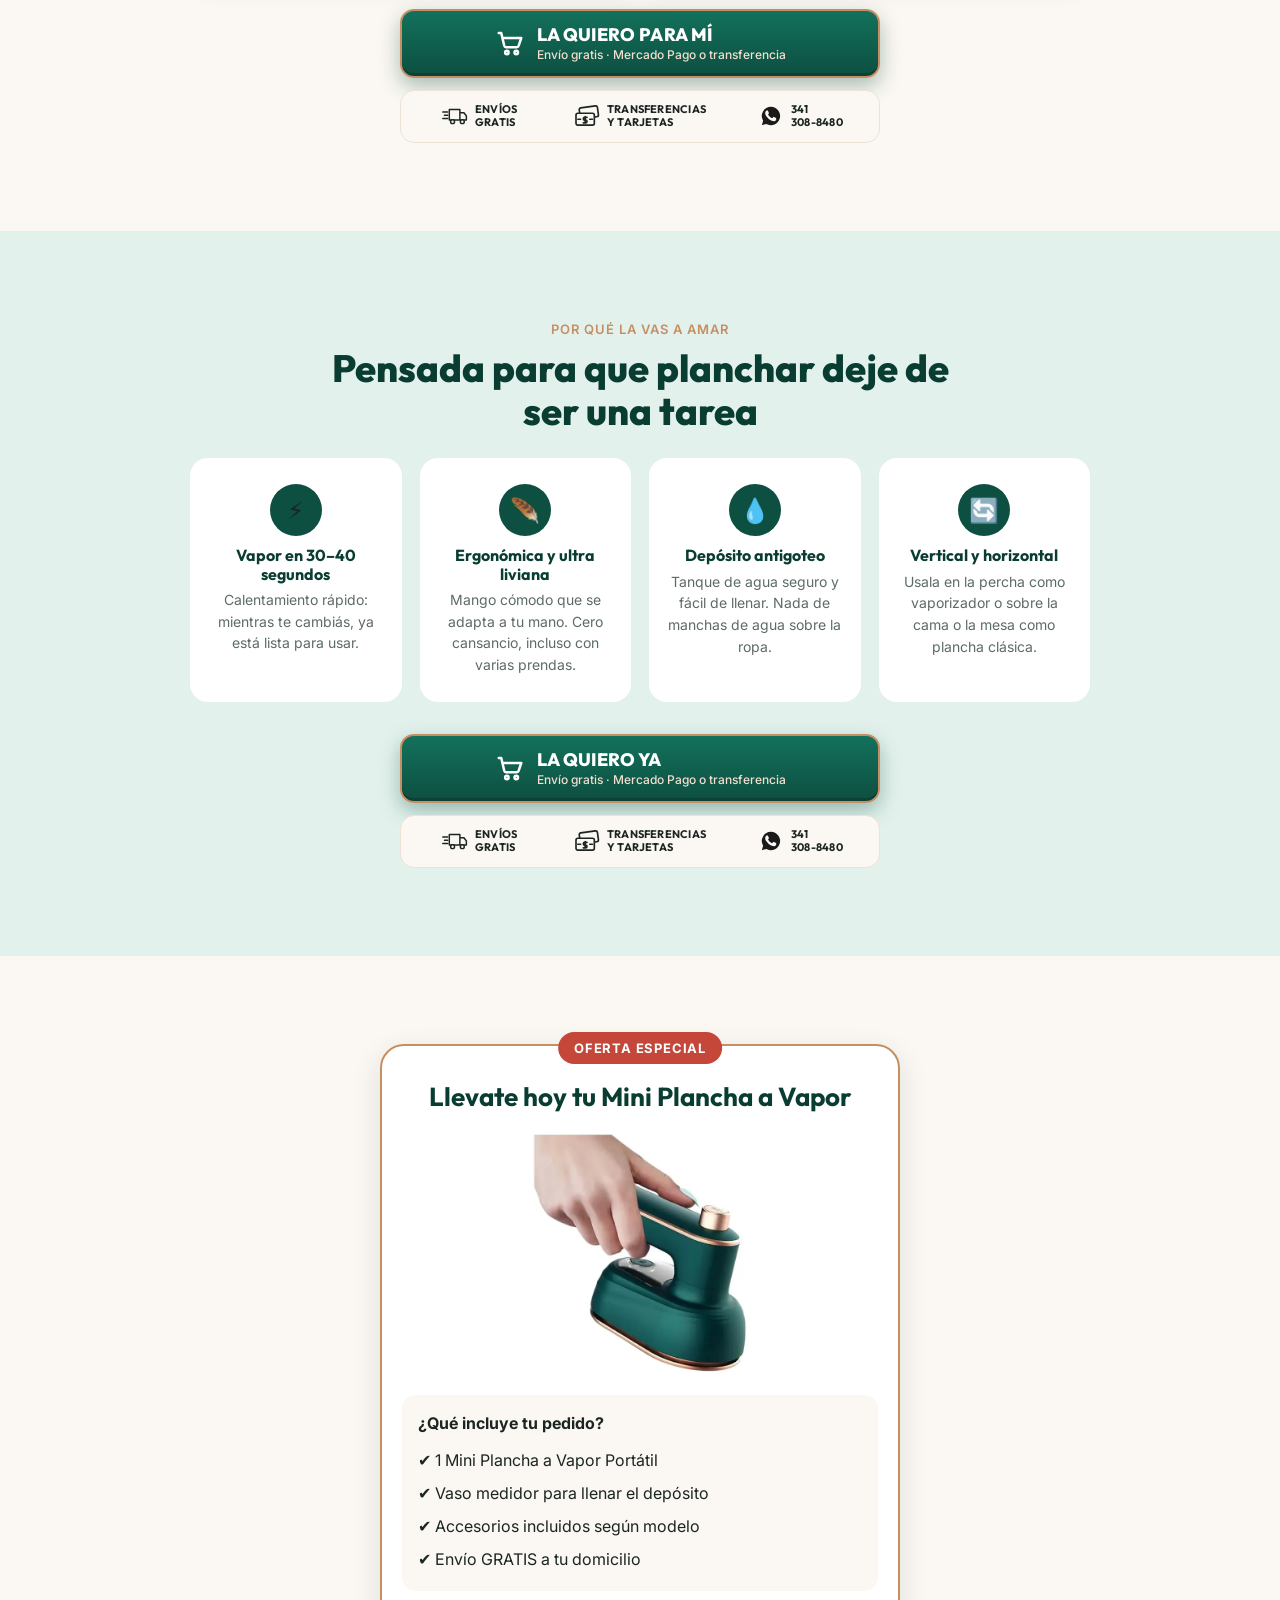
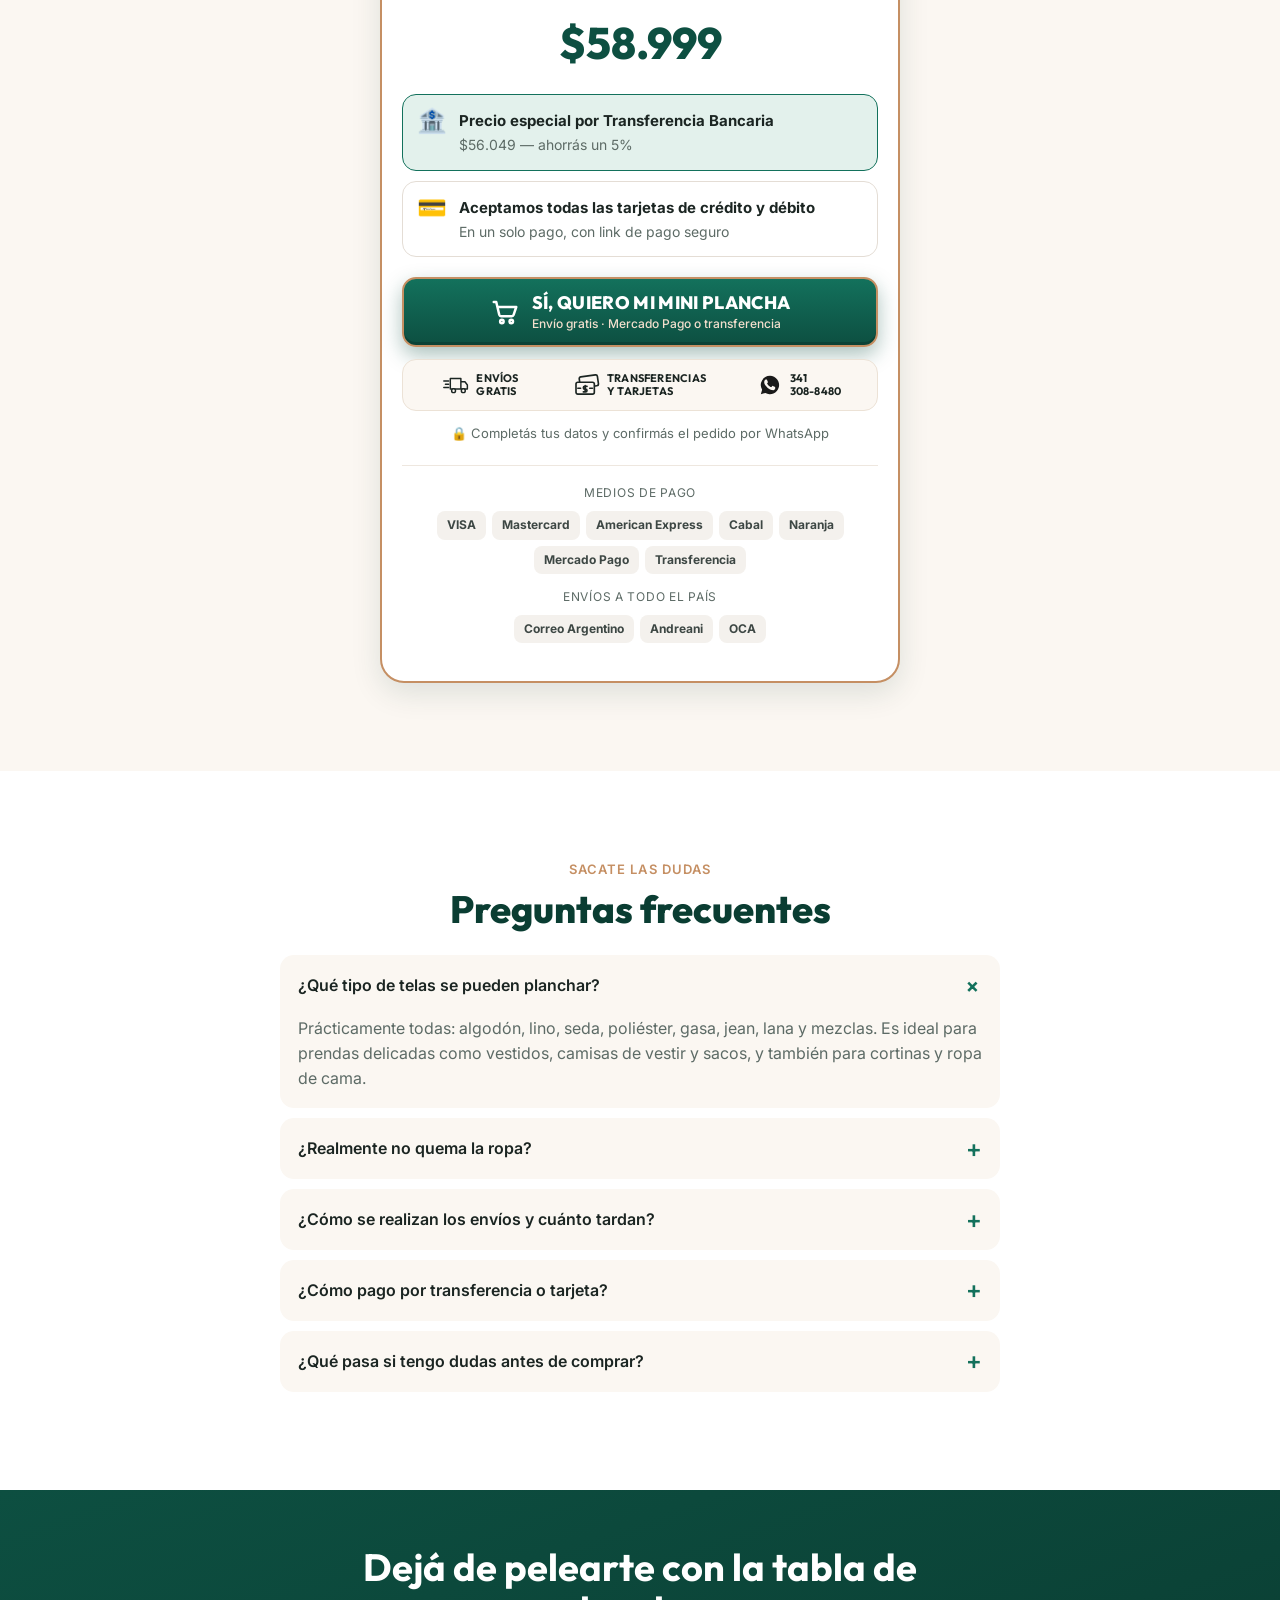
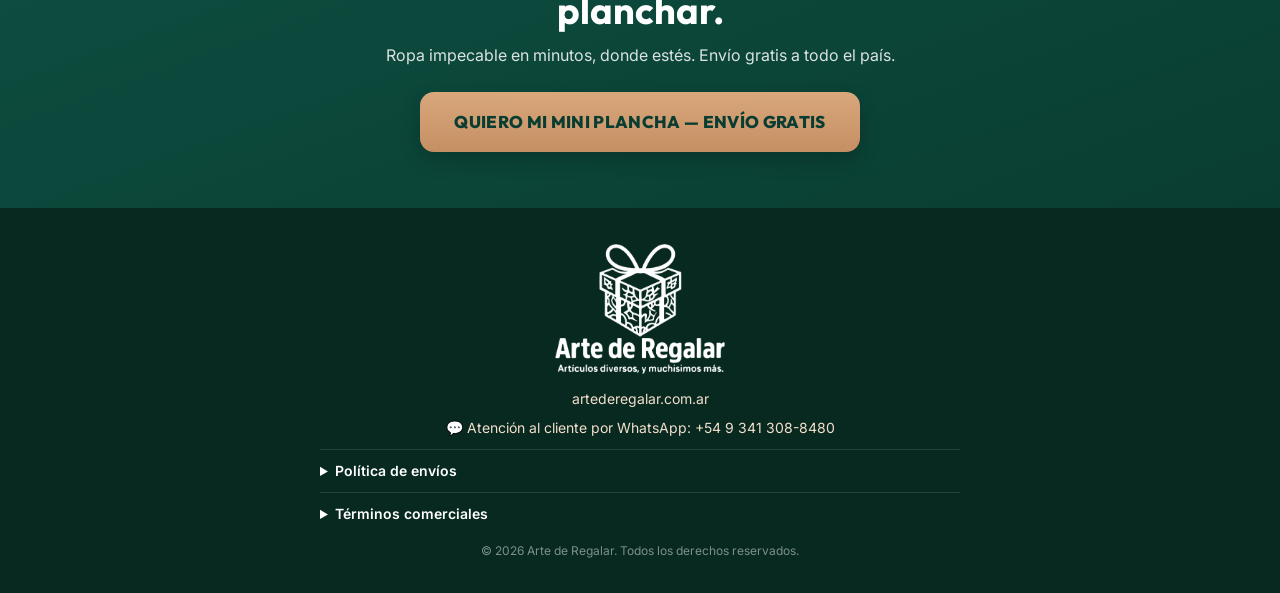
==== commit 8d52e08e: "El botón de compra abre un formulario de pedido como el de la tienda Mismos campos y métodos de pago" ====
--- a/index.html
+++ b/index.html
@@ -112,7 +112,7 @@
     <div class="buybox">
       <a class="btn btn--buy js-buy" href="#">
         <svg viewBox="0 0 24 24" aria-hidden="true" fill="none" stroke="currentColor" stroke-width="2" stroke-linecap="round" stroke-linejoin="round"><path d="M3 4h2l2.4 10.2a1.5 1.5 0 0 0 1.5 1.1h8.6a1.5 1.5 0 0 0 1.4-1l2.1-6.3H6.2"/><circle cx="9.5" cy="19.5" r="1.4"/><circle cx="17" cy="19.5" r="1.4"/></svg>
-        <span>QUIERO MI MINI PLANCHA<small>Envío gratis · Compra segura en nuestra tienda</small></span>
+        <span>QUIERO MI MINI PLANCHA<small>Envío gratis · Mercado Pago o transferencia</small></span>
       </a>
       <ul class="perks">
         <li><svg viewBox="0 0 32 24" aria-hidden="true" fill="none" stroke="currentColor" stroke-width="1.8" stroke-linejoin="round"><path d="M9 4h13v13H9zM22 8h5l3 4v5h-8"/><circle cx="13" cy="19" r="2.4" fill="var(--cream)"/><circle cx="25" cy="19" r="2.4" fill="var(--cream)"/><path d="M1 7h6M3 11h4M1 15h6" stroke-linecap="round"/></svg><span>ENVÍOS<br>GRATIS</span></li>
@@ -162,7 +162,7 @@
     <div class="buybox buybox--center">
       <a class="btn btn--buy js-buy" href="#">
         <svg viewBox="0 0 24 24" aria-hidden="true" fill="none" stroke="currentColor" stroke-width="2" stroke-linecap="round" stroke-linejoin="round"><path d="M3 4h2l2.4 10.2a1.5 1.5 0 0 0 1.5 1.1h8.6a1.5 1.5 0 0 0 1.4-1l2.1-6.3H6.2"/><circle cx="9.5" cy="19.5" r="1.4"/><circle cx="17" cy="19.5" r="1.4"/></svg>
-        <span>QUIERO DEJAR LA TABLA<small>Envío gratis · Compra segura en nuestra tienda</small></span>
+        <span>QUIERO DEJAR LA TABLA<small>Envío gratis · Mercado Pago o transferencia</small></span>
       </a>
       <ul class="perks">
         <li><svg viewBox="0 0 32 24" aria-hidden="true" fill="none" stroke="currentColor" stroke-width="1.8" stroke-linejoin="round"><path d="M9 4h13v13H9zM22 8h5l3 4v5h-8"/><circle cx="13" cy="19" r="2.4" fill="var(--cream)"/><circle cx="25" cy="19" r="2.4" fill="var(--cream)"/><path d="M1 7h6M3 11h4M1 15h6" stroke-linecap="round"/></svg><span>ENVÍOS<br>GRATIS</span></li>
@@ -211,7 +211,7 @@
   <div class="buybox buybox--center">
       <a class="btn btn--buy js-buy" href="#">
         <svg viewBox="0 0 24 24" aria-hidden="true" fill="none" stroke="currentColor" stroke-width="2" stroke-linecap="round" stroke-linejoin="round"><path d="M3 4h2l2.4 10.2a1.5 1.5 0 0 0 1.5 1.1h8.6a1.5 1.5 0 0 0 1.4-1l2.1-6.3H6.2"/><circle cx="9.5" cy="19.5" r="1.4"/><circle cx="17" cy="19.5" r="1.4"/></svg>
-        <span>LA QUIERO PARA MÍ<small>Envío gratis · Compra segura en nuestra tienda</small></span>
+        <span>LA QUIERO PARA MÍ<small>Envío gratis · Mercado Pago o transferencia</small></span>
       </a>
       <ul class="perks">
         <li><svg viewBox="0 0 32 24" aria-hidden="true" fill="none" stroke="currentColor" stroke-width="1.8" stroke-linejoin="round"><path d="M9 4h13v13H9zM22 8h5l3 4v5h-8"/><circle cx="13" cy="19" r="2.4" fill="var(--cream)"/><circle cx="25" cy="19" r="2.4" fill="var(--cream)"/><path d="M1 7h6M3 11h4M1 15h6" stroke-linecap="round"/></svg><span>ENVÍOS<br>GRATIS</span></li>
@@ -257,7 +257,7 @@
     <div class="buybox buybox--center">
       <a class="btn btn--buy js-buy" href="#">
         <svg viewBox="0 0 24 24" aria-hidden="true" fill="none" stroke="currentColor" stroke-width="2" stroke-linecap="round" stroke-linejoin="round"><path d="M3 4h2l2.4 10.2a1.5 1.5 0 0 0 1.5 1.1h8.6a1.5 1.5 0 0 0 1.4-1l2.1-6.3H6.2"/><circle cx="9.5" cy="19.5" r="1.4"/><circle cx="17" cy="19.5" r="1.4"/></svg>
-        <span>LA QUIERO YA<small>Envío gratis · Compra segura en nuestra tienda</small></span>
+        <span>LA QUIERO YA<small>Envío gratis · Mercado Pago o transferencia</small></span>
       </a>
       <ul class="perks">
         <li><svg viewBox="0 0 32 24" aria-hidden="true" fill="none" stroke="currentColor" stroke-width="1.8" stroke-linejoin="round"><path d="M9 4h13v13H9zM22 8h5l3 4v5h-8"/><circle cx="13" cy="19" r="2.4" fill="var(--cream)"/><circle cx="25" cy="19" r="2.4" fill="var(--cream)"/><path d="M1 7h6M3 11h4M1 15h6" stroke-linecap="round"/></svg><span>ENVÍOS<br>GRATIS</span></li>
@@ -318,7 +318,7 @@
     <div class="buybox buybox--pulse">
       <a class="btn btn--buy js-buy" href="#">
         <svg viewBox="0 0 24 24" aria-hidden="true" fill="none" stroke="currentColor" stroke-width="2" stroke-linecap="round" stroke-linejoin="round"><path d="M3 4h2l2.4 10.2a1.5 1.5 0 0 0 1.5 1.1h8.6a1.5 1.5 0 0 0 1.4-1l2.1-6.3H6.2"/><circle cx="9.5" cy="19.5" r="1.4"/><circle cx="17" cy="19.5" r="1.4"/></svg>
-        <span>SÍ, QUIERO MI MINI PLANCHA<small>Envío gratis · Compra segura en nuestra tienda</small></span>
+        <span>SÍ, QUIERO MI MINI PLANCHA<small>Envío gratis · Mercado Pago o transferencia</small></span>
       </a>
       <ul class="perks">
         <li><svg viewBox="0 0 32 24" aria-hidden="true" fill="none" stroke="currentColor" stroke-width="1.8" stroke-linejoin="round"><path d="M9 4h13v13H9zM22 8h5l3 4v5h-8"/><circle cx="13" cy="19" r="2.4" fill="var(--cream)"/><circle cx="25" cy="19" r="2.4" fill="var(--cream)"/><path d="M1 7h6M3 11h4M1 15h6" stroke-linecap="round"/></svg><span>ENVÍOS<br>GRATIS</span></li>
@@ -326,7 +326,7 @@
         <li><svg viewBox="0 0 24 24" aria-hidden="true"><path fill="currentColor" d="M12 2a10 10 0 0 0-8.6 15.1L2 22l5-1.3A10 10 0 1 0 12 2Zm5.8 14.2c-.2.7-1.4 1.3-2 1.4-.5.1-1.2.1-1.9-.1a17 17 0 0 1-1.8-.7 13.7 13.7 0 0 1-5.2-4.6c-.4-.5-1.2-1.7-1.2-3.2s.8-2.3 1.1-2.6c.3-.3.6-.4.8-.4h.6c.2 0 .4 0 .6.5l.9 2.1c.1.2.1.4 0 .5l-.3.5-.4.5c-.1.1-.3.3-.1.6.2.3.8 1.3 1.7 2.1 1.2 1 2.1 1.4 2.4 1.5.3.1.5.1.6-.1l.9-1.1c.2-.3.4-.2.6-.1l2 1c.3.1.5.2.5.3.1.2.1.8-.1 1.4Z"/></svg><span>341<br>308-8480</span></li>
       </ul>
     </div>
-    <p class="offer__micro">🔒 Compra 100% segura en artederegalar.com.ar</p>
+    <p class="offer__micro">🔒 Completás tus datos y confirmás el pedido por WhatsApp</p>
 
     <div class="logos">
       <p>Medios de pago</p>
@@ -365,7 +365,7 @@
     </details>
     <details>
       <summary>¿Cómo pago por transferencia o tarjeta?</summary>
-      <p>Tocá cualquier botón de compra y vas directo a la Mini Plancha en nuestra tienda, artederegalar.com.ar. Al finalizar la compra elegís cómo pagar: <b>por transferencia</b>, con el precio especial de <span data-cfg="descuento">5</span>% de descuento, o <b>con tarjeta</b> de crédito o débito en un solo pago.</p>
+      <p>Tocá cualquier botón de compra, completá tus datos de envío y elegí cómo pagar: <b>Mercado Pago</b>, con todas las tarjetas de crédito y débito, o <b>transferencia</b>, con <span data-cfg="descuento">5</span>% de descuento. Al confirmar nos llega tu pedido por WhatsApp y te pasamos el link de pago o los datos bancarios. También podés comprar directo en <a href="https://artederegalar.com.ar/producto/plancha-a-vapor-portatil-mini-60">nuestra tienda</a>.</p>
     </details>
     <details>
       <summary>¿Qué pasa si tengo dudas antes de comprar?</summary>
@@ -413,6 +413,106 @@
   <a class="btn btn--primary btn--sm js-buy" href="#">COMPRAR AHORA</a>
 </div>
 
+
+<!-- Formulario de pedido (mismo esquema que el checkout de la tienda Emidica) -->
+<div class="checkout" id="checkout" aria-hidden="true">
+  <div class="checkout__overlay" data-co-close></div>
+  <div class="checkout__panel" role="dialog" aria-modal="true" aria-labelledby="coTitle">
+    <button class="checkout__close" type="button" aria-label="Cerrar" data-co-close>
+      <svg viewBox="0 0 24 24" width="22" height="22" aria-hidden="true" fill="none" stroke="currentColor" stroke-width="2" stroke-linecap="round"><path d="M6 6l12 12M18 6L6 18"/></svg>
+    </button>
+
+    <form class="checkout__form" id="coForm" novalidate>
+      <div class="co-product">
+        <img src="assets/mini-plancha.png" alt="" width="640" height="640">
+        <div>
+          <p class="co-product__name" id="coTitle">Mini Plancha a Vapor Portátil</p>
+          <p class="co-product__price" data-cfg="precio">$58.999</p>
+        </div>
+      </div>
+
+      <label class="co-qty">Elegir cantidad:
+        <select name="cantidad" id="coQty">
+          <option>1</option><option>2</option><option>3</option><option>4</option><option>5</option>
+        </select>
+      </label>
+
+      <p class="co-intro">Completá el siguiente formulario con tus datos para recibir el pedido.</p>
+
+      <div class="co-grid">
+        <label class="fld fld--full">
+          <span class="fld__label">Nombre y Apellido <span class="req">*</span></span>
+          <span class="fld__box"><svg viewBox="0 0 24 24" aria-hidden="true" fill="none" stroke="currentColor" stroke-width="1.7" stroke-linecap="round" stroke-linejoin="round"><circle cx="12" cy="8" r="3.5"/><path d="M5 20c1.2-3.5 4-5 7-5s5.8 1.5 7 5"/></svg><input name="nombre" type="text" placeholder="Nombre y Apellido" required autocomplete="name"></span>
+        </label>
+        <label class="fld">
+          <span class="fld__label">Teléfono <span class="req">*</span></span>
+          <span class="fld__box"><svg viewBox="0 0 24 24" aria-hidden="true" fill="none" stroke="currentColor" stroke-width="1.7" stroke-linecap="round" stroke-linejoin="round"><path d="M6.5 3.5h3l1.5 4-2 1.5a11 11 0 0 0 5 5l1.5-2 4 1.5v3a2 2 0 0 1-2 2A16 16 0 0 1 4.5 5.5a2 2 0 0 1 2-2Z"/></svg><input name="telefono" type="tel" placeholder="Teléfono" required autocomplete="tel" inputmode="tel"></span>
+        </label>
+        <label class="fld">
+          <span class="fld__label">DNI <span class="req">*</span></span>
+          <span class="fld__box"><svg viewBox="0 0 24 24" aria-hidden="true" fill="none" stroke="currentColor" stroke-width="1.7" stroke-linecap="round" stroke-linejoin="round"><rect x="3" y="5" width="18" height="14" rx="2"/><circle cx="9" cy="11" r="2"/><path d="M6 16c.6-1.5 1.7-2 3-2s2.4.5 3 2M14 10h4M14 13h4"/></svg><input name="dni" type="text" placeholder="DNI" required inputmode="numeric" pattern="[0-9.]{{7,10}}"></span>
+        </label>
+        <label class="fld">
+          <span class="fld__label">E-mail <span class="req">*</span></span>
+          <span class="fld__box"><svg viewBox="0 0 24 24" aria-hidden="true" fill="none" stroke="currentColor" stroke-width="1.7" stroke-linecap="round" stroke-linejoin="round"><rect x="3" y="5" width="18" height="14" rx="2"/><path d="m4 7 8 6 8-6"/></svg><input name="email" type="email" placeholder="E-mail" required autocomplete="email"></span>
+        </label>
+        <label class="fld fld--full">
+          <span class="fld__label">Dirección <span class="req">*</span></span>
+          <span class="fld__box"><svg viewBox="0 0 24 24" aria-hidden="true" fill="none" stroke="currentColor" stroke-width="1.7" stroke-linecap="round" stroke-linejoin="round"><path d="M4 11 12 4l8 7v8a1 1 0 0 1-1 1h-5v-6h-4v6H5a1 1 0 0 1-1-1z"/></svg><input name="direccion" type="text" placeholder="Dirección" required autocomplete="street-address"></span>
+        </label>
+        <label class="fld">
+          <span class="fld__label">Provincia <span class="req">*</span></span>
+          <span class="fld__box"><svg viewBox="0 0 24 24" aria-hidden="true" fill="none" stroke="currentColor" stroke-width="1.7" stroke-linecap="round" stroke-linejoin="round"><circle cx="12" cy="8" r="3"/><path d="M12 11v9M8 20h8"/></svg><select name="provincia" required><option value="">Provincia</option><option>Buenos Aires</option><option>CABA</option><option>Catamarca</option><option>Chaco</option><option>Chubut</option><option>Córdoba</option><option>Corrientes</option><option>Entre Ríos</option><option>Formosa</option><option>Jujuy</option><option>La Pampa</option><option>La Rioja</option><option>Mendoza</option><option>Misiones</option><option>Neuquén</option><option>Río Negro</option><option>Salta</option><option>San Juan</option><option>San Luis</option><option>Santa Cruz</option><option>Santa Fe</option><option>Santiago del Estero</option><option>Tierra del Fuego</option><option>Tucumán</option></select></span>
+        </label>
+        <label class="fld">
+          <span class="fld__label">Ciudad <span class="req">*</span></span>
+          <span class="fld__box"><svg viewBox="0 0 24 24" aria-hidden="true" fill="none" stroke="currentColor" stroke-width="1.7" stroke-linecap="round" stroke-linejoin="round"><path d="M12 21s-6-5.6-6-11a6 6 0 0 1 12 0c0 5.4-6 11-6 11Z"/><circle cx="12" cy="10" r="2.2"/></svg><input name="ciudad" type="text" placeholder="Ciudad" required autocomplete="address-level2"></span>
+        </label>
+        <label class="fld">
+          <span class="fld__label">Código postal <span class="req">*</span></span>
+          <span class="fld__box"><svg viewBox="0 0 24 24" aria-hidden="true" fill="none" stroke="currentColor" stroke-width="1.7" stroke-linecap="round" stroke-linejoin="round"><rect x="3" y="6" width="18" height="12" rx="2"/><path d="M7 10h4M7 14h6M15 10h2v4h-2z"/></svg><input name="cp" type="text" placeholder="Código postal" required autocomplete="postal-code" inputmode="numeric"></span>
+        </label>
+        <label class="fld fld--full">
+          <span class="fld__label">Referencia de dirección</span>
+          <span class="fld__box"><svg viewBox="0 0 24 24" aria-hidden="true" fill="none" stroke="currentColor" stroke-width="1.7" stroke-linecap="round" stroke-linejoin="round"><path d="M4 20h4L19 9l-4-4L4 16z"/><path d="m13 7 4 4"/></svg><input name="referencia" type="text" placeholder="Referencia de dirección"></span>
+        </label>
+      </div>
+
+      <dl class="co-totals">
+        <div><dt>Subtotal</dt><dd id="coSubtotal">$58.999</dd></div>
+        <div class="co-totals__off" id="coOffRow" hidden><dt>Descuento transferencia</dt><dd id="coOff">-$0</dd></div>
+        <div><dt>Envío</dt><dd class="co-free">GRATIS</dd></div>
+        <div class="co-totals__total"><dt>Total</dt><dd id="coTotal">$58.999</dd></div>
+      </dl>
+
+      <p class="co-pay-title">Método de pago</p>
+      <label class="co-pay">
+        <input type="radio" name="pago" value="Mercado Pago" required>
+        <span class="co-pay__ico" aria-hidden="true">💳</span>
+        <span class="co-pay__txt"><b>Mercado Pago</b><small>Abonás con todas las tarjetas de crédito y débito.</small></span>
+      </label>
+      <label class="co-pay">
+        <input type="radio" name="pago" value="Transferencia">
+        <span class="co-pay__ico" aria-hidden="true">🏦</span>
+        <span class="co-pay__txt"><b>Transferencia</b><small>El tiempo de acreditación depende de las entidades bancarias. Te pasamos los datos al confirmar el pedido.</small></span>
+        <span class="co-pay__off"><span data-cfg="descuento">5</span>% OFF</span>
+      </label>
+
+      <p class="co-error" id="coError" role="alert" hidden></p>
+      <button class="btn co-submit" type="submit">CONFIRMAR PEDIDO</button>
+      <p class="co-note">Al confirmar se abre WhatsApp con tu pedido para que nos lo envíes. Ahí te pasamos el link de Mercado Pago o los datos bancarios.</p>
+      <p class="co-alt">¿Preferís comprar en la tienda? <a class="js-store" href="#">Ir a artederegalar.com.ar</a></p>
+    </form>
+
+    <div class="co-done" id="coDone" hidden>
+      <div class="co-done__ico" aria-hidden="true">✅</div>
+      <p class="co-done__title">¡Ya casi está!</p>
+      <p>Enviá el mensaje que se abrió en WhatsApp para confirmar tu pedido. Te respondemos con el link de pago o los datos bancarios.</p>
+      <a class="btn btn--wa" id="coResend" href="#" target="_blank" rel="noopener">Abrir WhatsApp de nuevo</a>
+    </div>
+  </div>
+</div>
+
 <script src="config.js"></script>
 <script src="main.js"></script>
 </body>
--- a/styles.css
+++ b/styles.css
@@ -636,3 +636,152 @@
   .feature { padding: 26px 18px; }
   .final h3 { font-size: 38px; }
 }
+
+/* ---------- Formulario de pedido ---------- */
+.checkout { position: fixed; inset: 0; z-index: 120; visibility: hidden; }
+.checkout.is-open { visibility: visible; }
+.checkout__overlay {
+  position: absolute;
+  inset: 0;
+  background: rgba(7, 41, 31, .6);
+  opacity: 0;
+  transition: opacity .25s ease;
+}
+.checkout__panel {
+  position: absolute;
+  left: 0;
+  right: 0;
+  bottom: 0;
+  max-height: 94vh;
+  overflow-y: auto;
+  overscroll-behavior: contain;
+  padding: 22px 18px calc(22px + env(safe-area-inset-bottom));
+  border-radius: 24px 24px 0 0;
+  background: var(--white);
+  box-shadow: 0 -10px 40px rgba(0,0,0,.25);
+  transform: translateY(100%);
+  transition: transform .3s ease;
+}
+.checkout.is-open .checkout__overlay { opacity: 1; }
+.checkout.is-open .checkout__panel { transform: none; }
+.checkout__close {
+  position: sticky;
+  top: 0;
+  float: right;
+  z-index: 2;
+  display: grid;
+  place-items: center;
+  width: 38px;
+  height: 38px;
+  margin: -8px -6px 0 8px;
+  padding: 0;
+  border: 0;
+  border-radius: 50%;
+  background: var(--cream);
+  color: var(--ink);
+  cursor: pointer;
+}
+.co-product { display: flex; align-items: center; gap: 12px; padding-bottom: 14px; border-bottom: 1px solid #eee7df; }
+.co-product img { width: 64px; height: 64px; border-radius: 12px; background: var(--green-100); object-fit: cover; mix-blend-mode: multiply; }
+.co-product__name { margin: 0; font-family: var(--font-head); font-weight: 700; font-size: 17px; color: var(--green-900); }
+.co-product__price { margin: 2px 0 0; font-weight: 700; color: var(--green-600); }
+.co-qty { display: flex; align-items: center; gap: 12px; margin: 16px 0 6px; color: var(--muted); }
+.co-qty select, .fld select {
+  font: inherit;
+  color: var(--ink);
+  border: 1px solid #e3dcd3;
+  border-radius: 12px;
+  background: var(--white);
+  padding: 10px 12px;
+}
+.co-intro { margin: 10px 0 14px; color: var(--muted); }
+.co-grid { display: grid; grid-template-columns: 1fr 1fr; gap: 12px 10px; }
+.fld { display: block; min-width: 0; }
+.fld--full { grid-column: 1 / -1; }
+.fld__label { display: block; margin-bottom: 6px; font-size: 14px; font-weight: 600; color: var(--ink); }
+.req { color: var(--red); }
+.fld__box {
+  display: flex;
+  align-items: center;
+  gap: 8px;
+  padding: 0 12px;
+  border: 1px solid #e3dcd3;
+  border-radius: 14px;
+  background: #fdfcfa;
+  transition: border-color .15s, box-shadow .15s;
+}
+.fld__box:focus-within { border-color: var(--green-600); box-shadow: 0 0 0 3px rgba(19,113,92,.15); }
+.fld.is-invalid .fld__box { border-color: var(--red); }
+.fld__box svg { flex: none; width: 18px; height: 18px; color: var(--muted); }
+.fld__box input, .fld__box select {
+  flex: 1;
+  min-width: 0;
+  width: 100%;
+  padding: 13px 0;
+  border: 0;
+  border-radius: 0;
+  background: transparent;
+  font: inherit;
+  font-size: 16px;
+  color: var(--ink);
+  outline: none;
+}
+.co-totals { margin: 22px 0 0; padding: 14px 0; border-top: 1px solid #eee7df; }
+.co-totals div { display: flex; justify-content: space-between; padding: 4px 0; }
+.co-totals dt { text-transform: uppercase; font-size: 14px; letter-spacing: .03em; color: var(--muted); }
+.co-totals dd { margin: 0; font-weight: 600; }
+.co-totals__off dd { color: var(--green-600); }
+.co-free { color: var(--green-600); }
+.co-totals__total { margin-top: 8px; padding-top: 12px !important; border-top: 1px solid #eee7df; }
+.co-totals__total dd { font-family: var(--font-head); font-size: 24px; font-weight: 800; color: var(--green-900); }
+.co-pay-title { margin: 6px 0 10px; font-family: var(--font-head); font-size: 20px; font-weight: 700; color: var(--green-900); }
+.co-pay {
+  display: flex;
+  align-items: center;
+  gap: 12px;
+  margin-bottom: 10px;
+  padding: 14px;
+  border: 1px solid #e3dcd3;
+  border-radius: 14px;
+  cursor: pointer;
+}
+.co-pay:has(input:checked) { border-color: var(--green-600); background: var(--green-100); }
+.co-pay input { accent-color: var(--green-600); width: 18px; height: 18px; flex: none; }
+.co-pay__ico { font-size: 22px; }
+.co-pay__txt { flex: 1; }
+.co-pay__txt b { display: block; }
+.co-pay__txt small { display: block; font-size: 12.5px; color: var(--muted); line-height: 1.4; }
+.co-pay__off { font-weight: 700; font-size: 14px; color: var(--green-600); white-space: nowrap; }
+.co-error { margin: 6px 0 0; padding: 10px 12px; border-radius: 10px; background: #fbe9e7; color: var(--red); font-size: 14px; font-weight: 600; }
+.co-submit {
+  margin-top: 14px;
+  background: linear-gradient(180deg, #2bbf7a, #1f9c62);
+  color: var(--white);
+  box-shadow: 0 8px 18px rgba(31,156,98,.3);
+}
+.co-note { margin: 10px 0 0; text-align: center; font-size: 13px; color: var(--muted); }
+.co-alt { margin: 8px 0 0; text-align: center; font-size: 13px; color: var(--muted); }
+.co-alt a { color: var(--green-600); font-weight: 600; }
+.co-done { clear: both; padding: 30px 6px 10px; text-align: center; }
+.co-done__ico { font-size: 44px; }
+.co-done__title { margin: 8px 0; font-family: var(--font-head); font-size: 24px; font-weight: 800; color: var(--green-900); }
+.co-done p { color: var(--muted); }
+@media (min-width: 640px) {
+  .checkout__panel {
+    top: 50%;
+    bottom: auto;
+    left: 50%;
+    right: auto;
+    width: 560px;
+    max-height: 90vh;
+    padding: 26px 28px;
+    border-radius: 24px;
+    transform: translate(-50%, -45%);
+    opacity: 0;
+    transition: transform .25s ease, opacity .25s ease;
+  }
+  .checkout.is-open .checkout__panel { transform: translate(-50%, -50%); opacity: 1; }
+}
+@media (prefers-reduced-motion: reduce) {
+  .checkout__panel, .checkout__overlay { transition: none; }
+}
